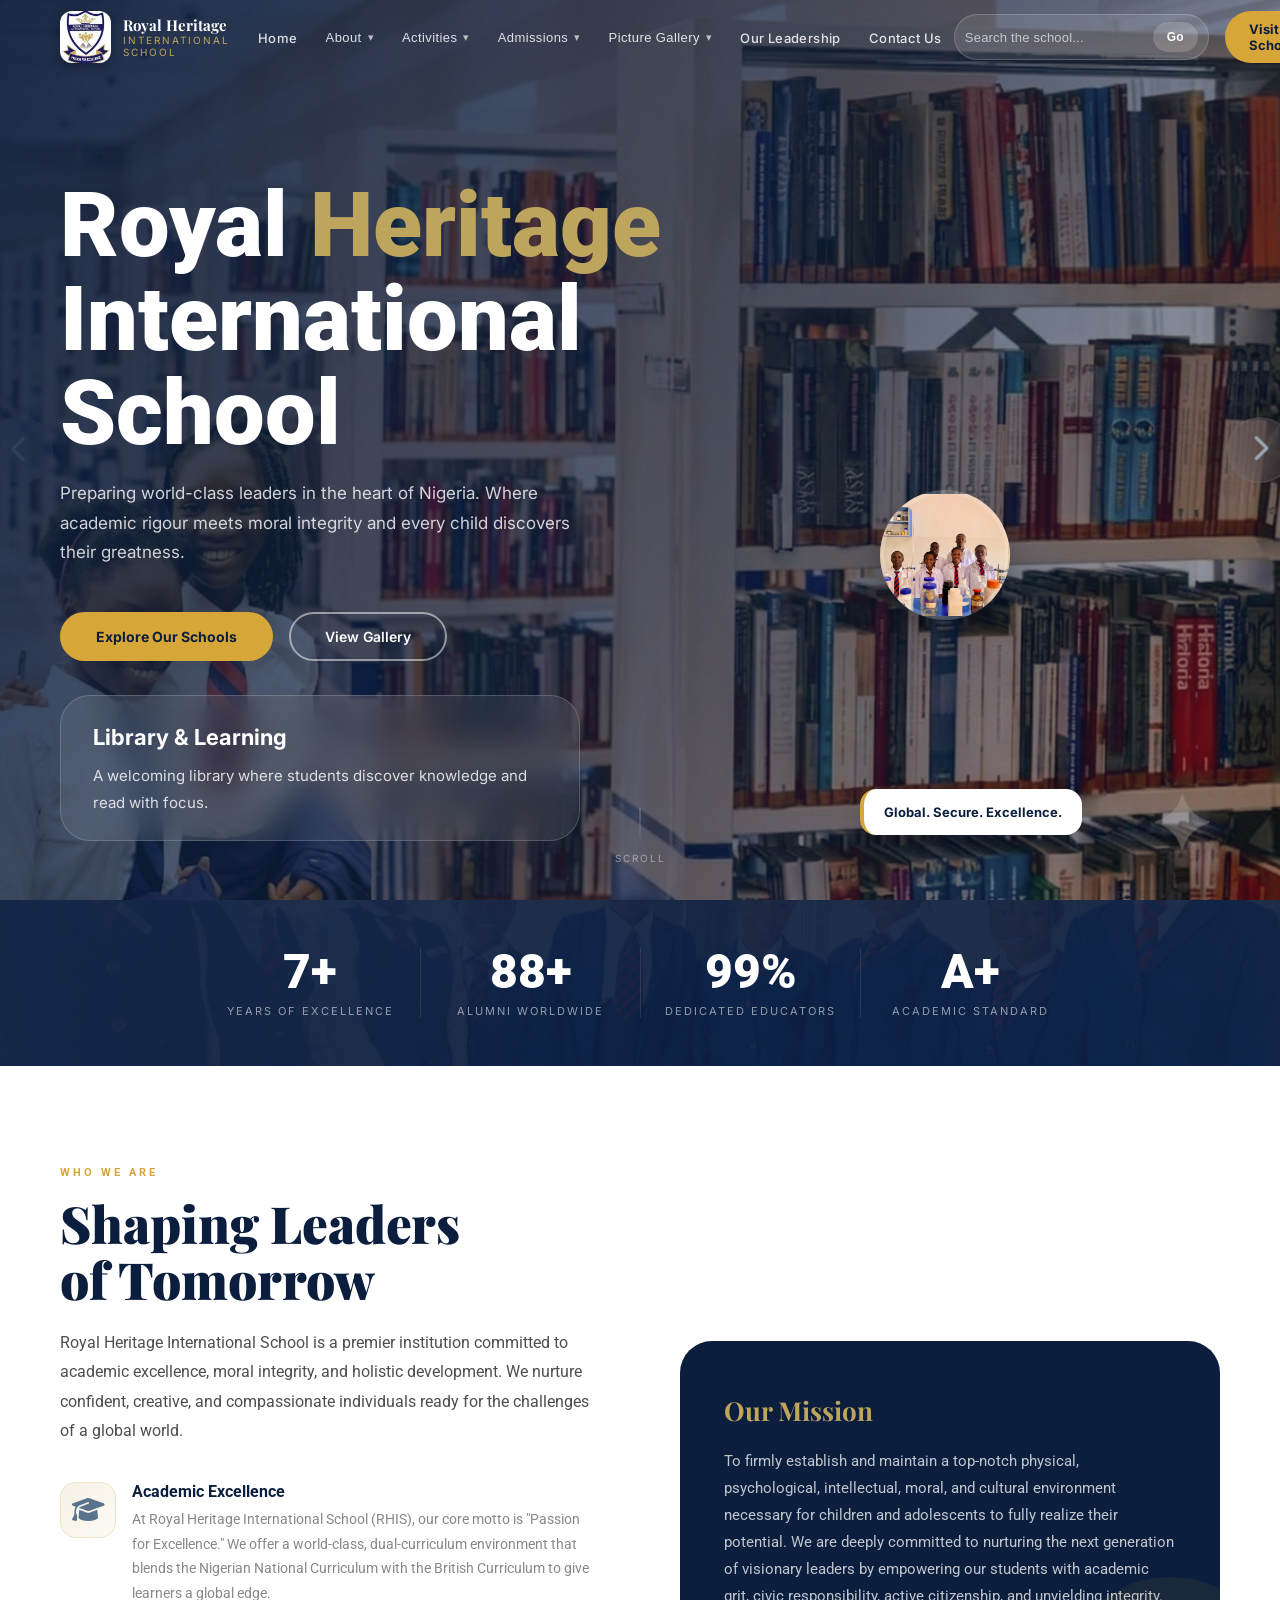
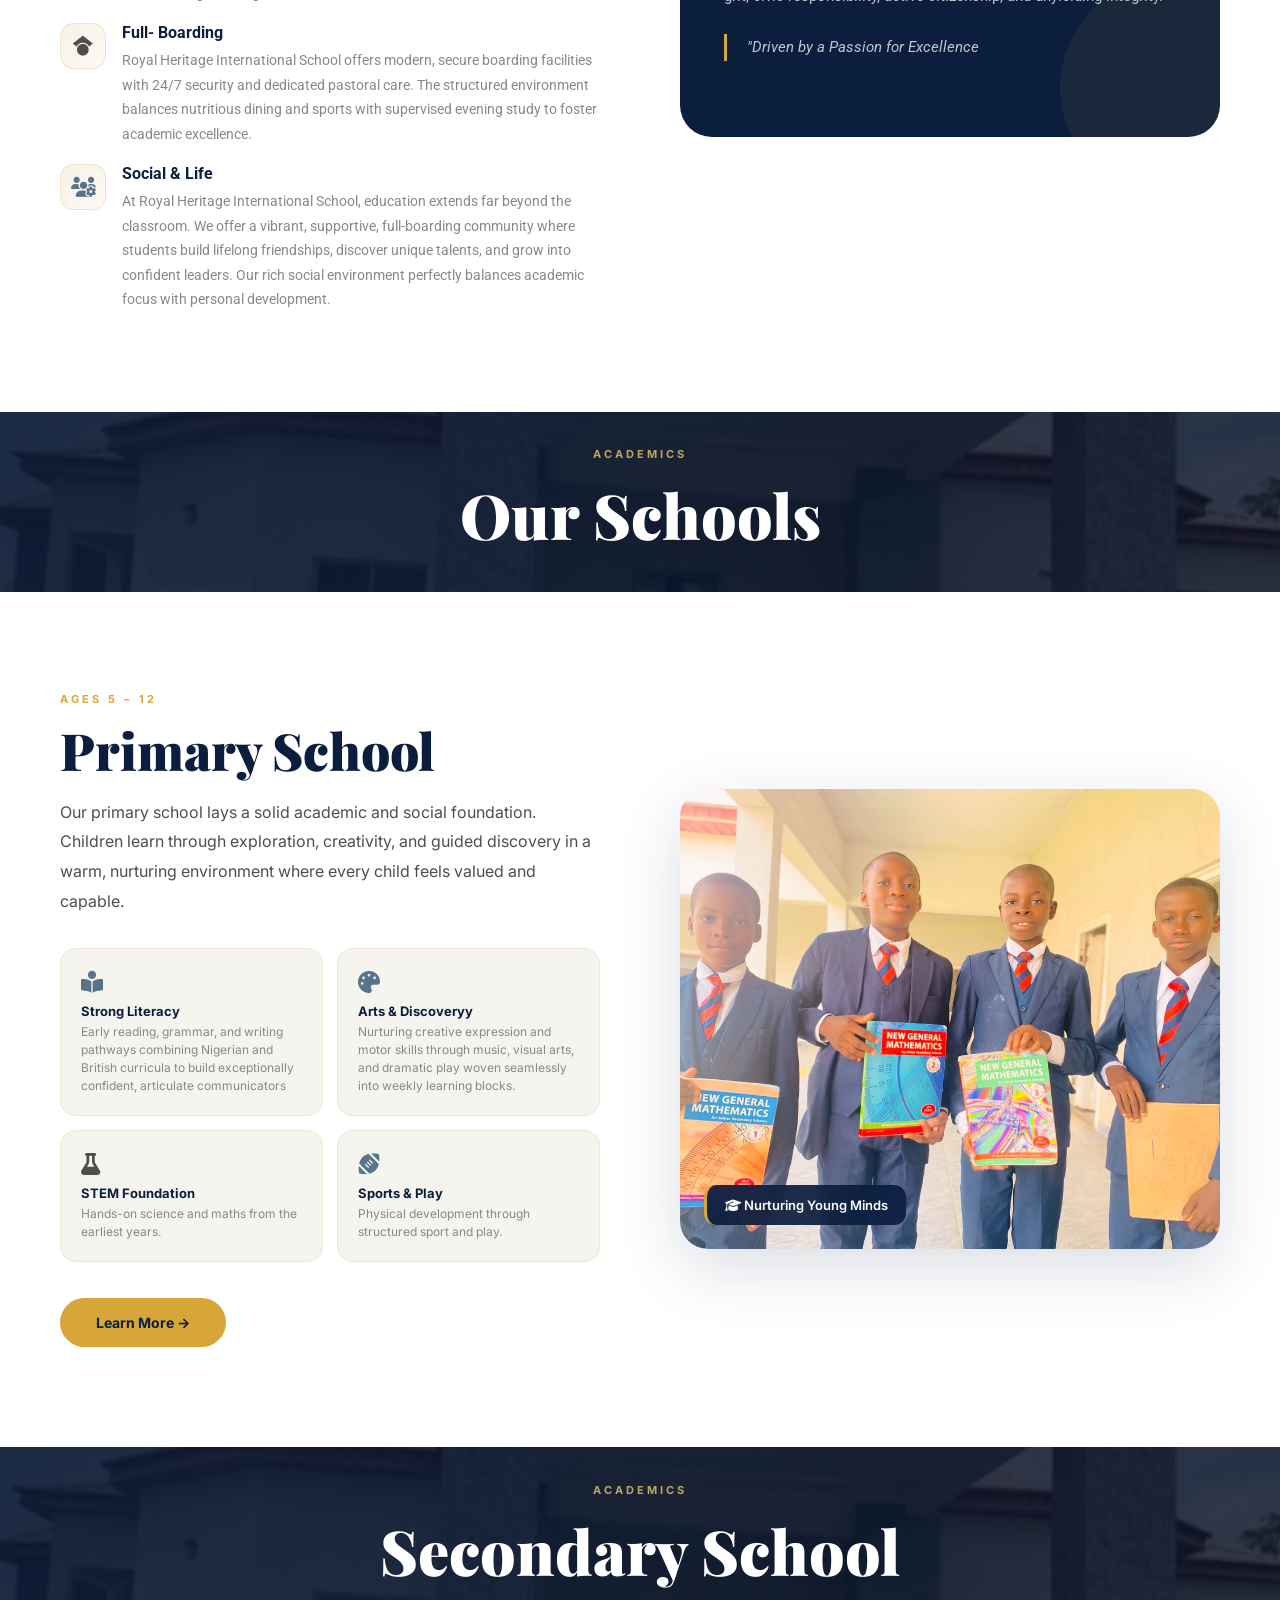
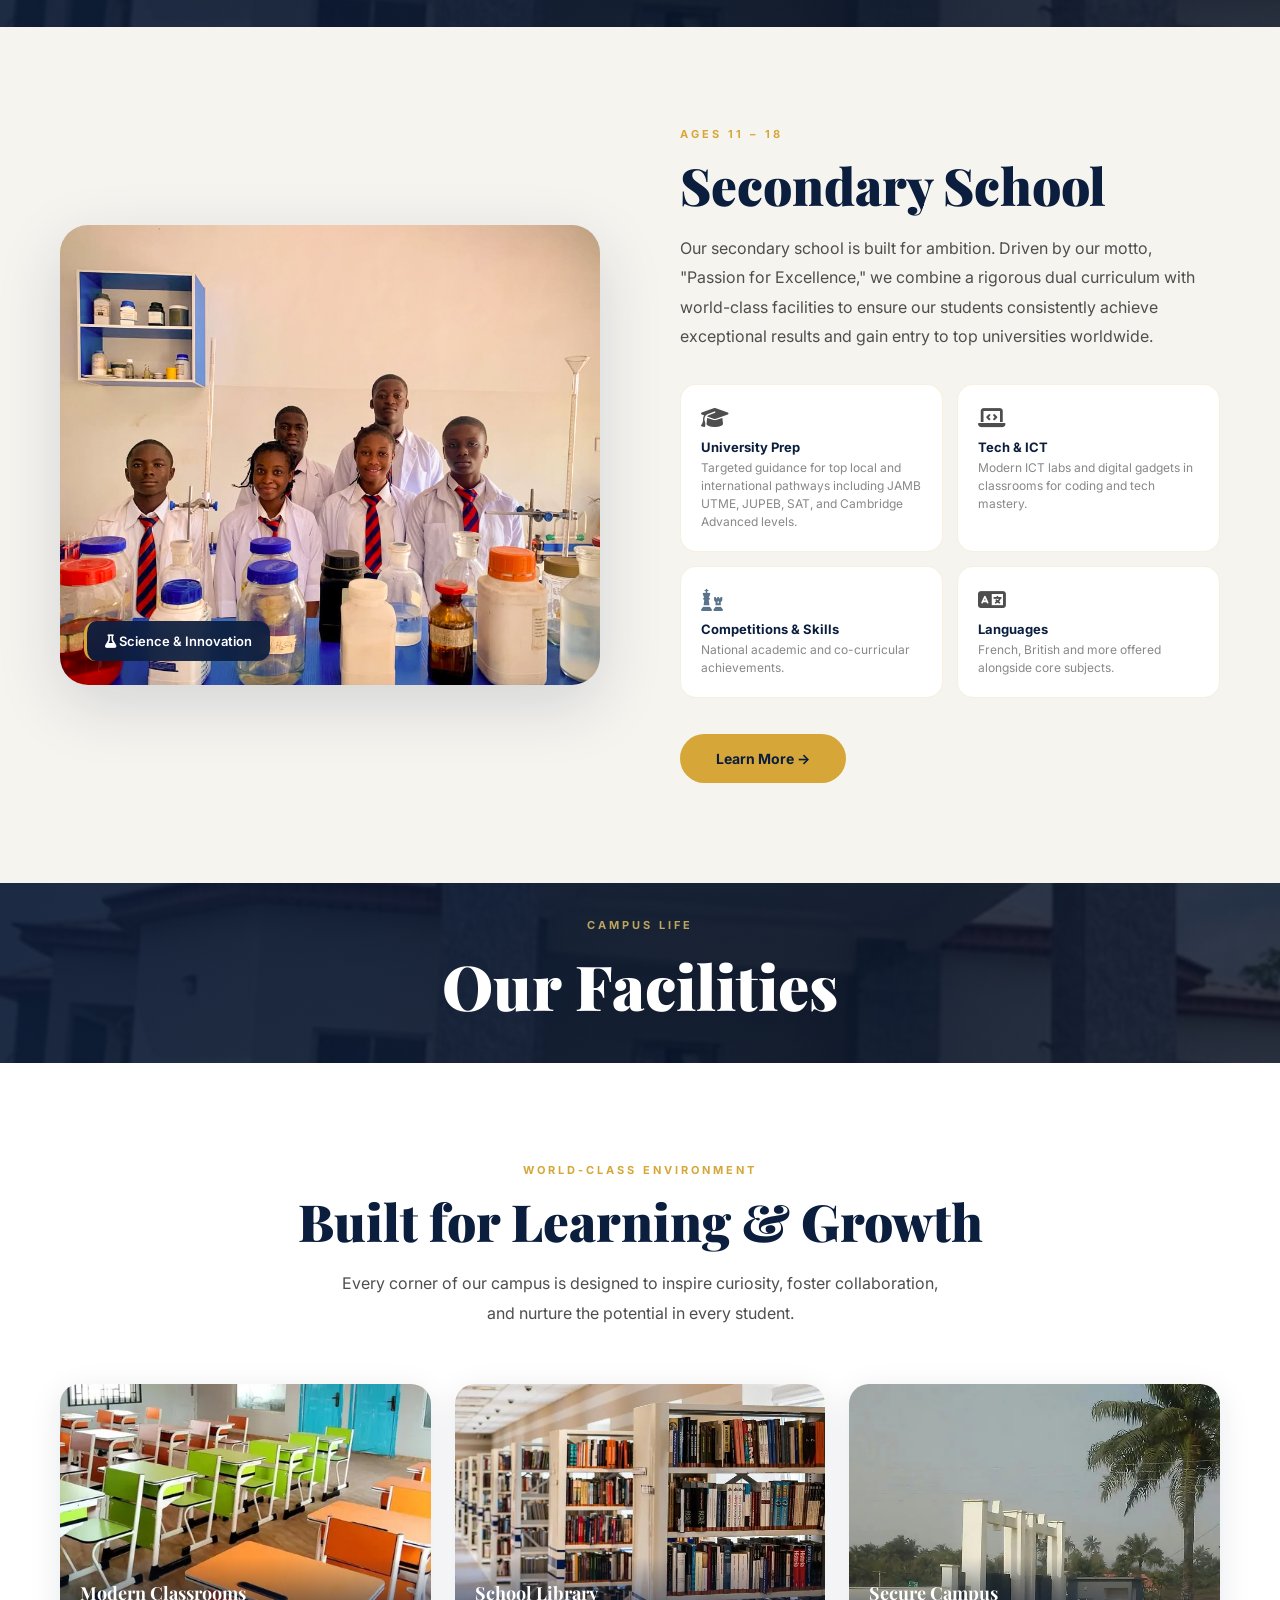
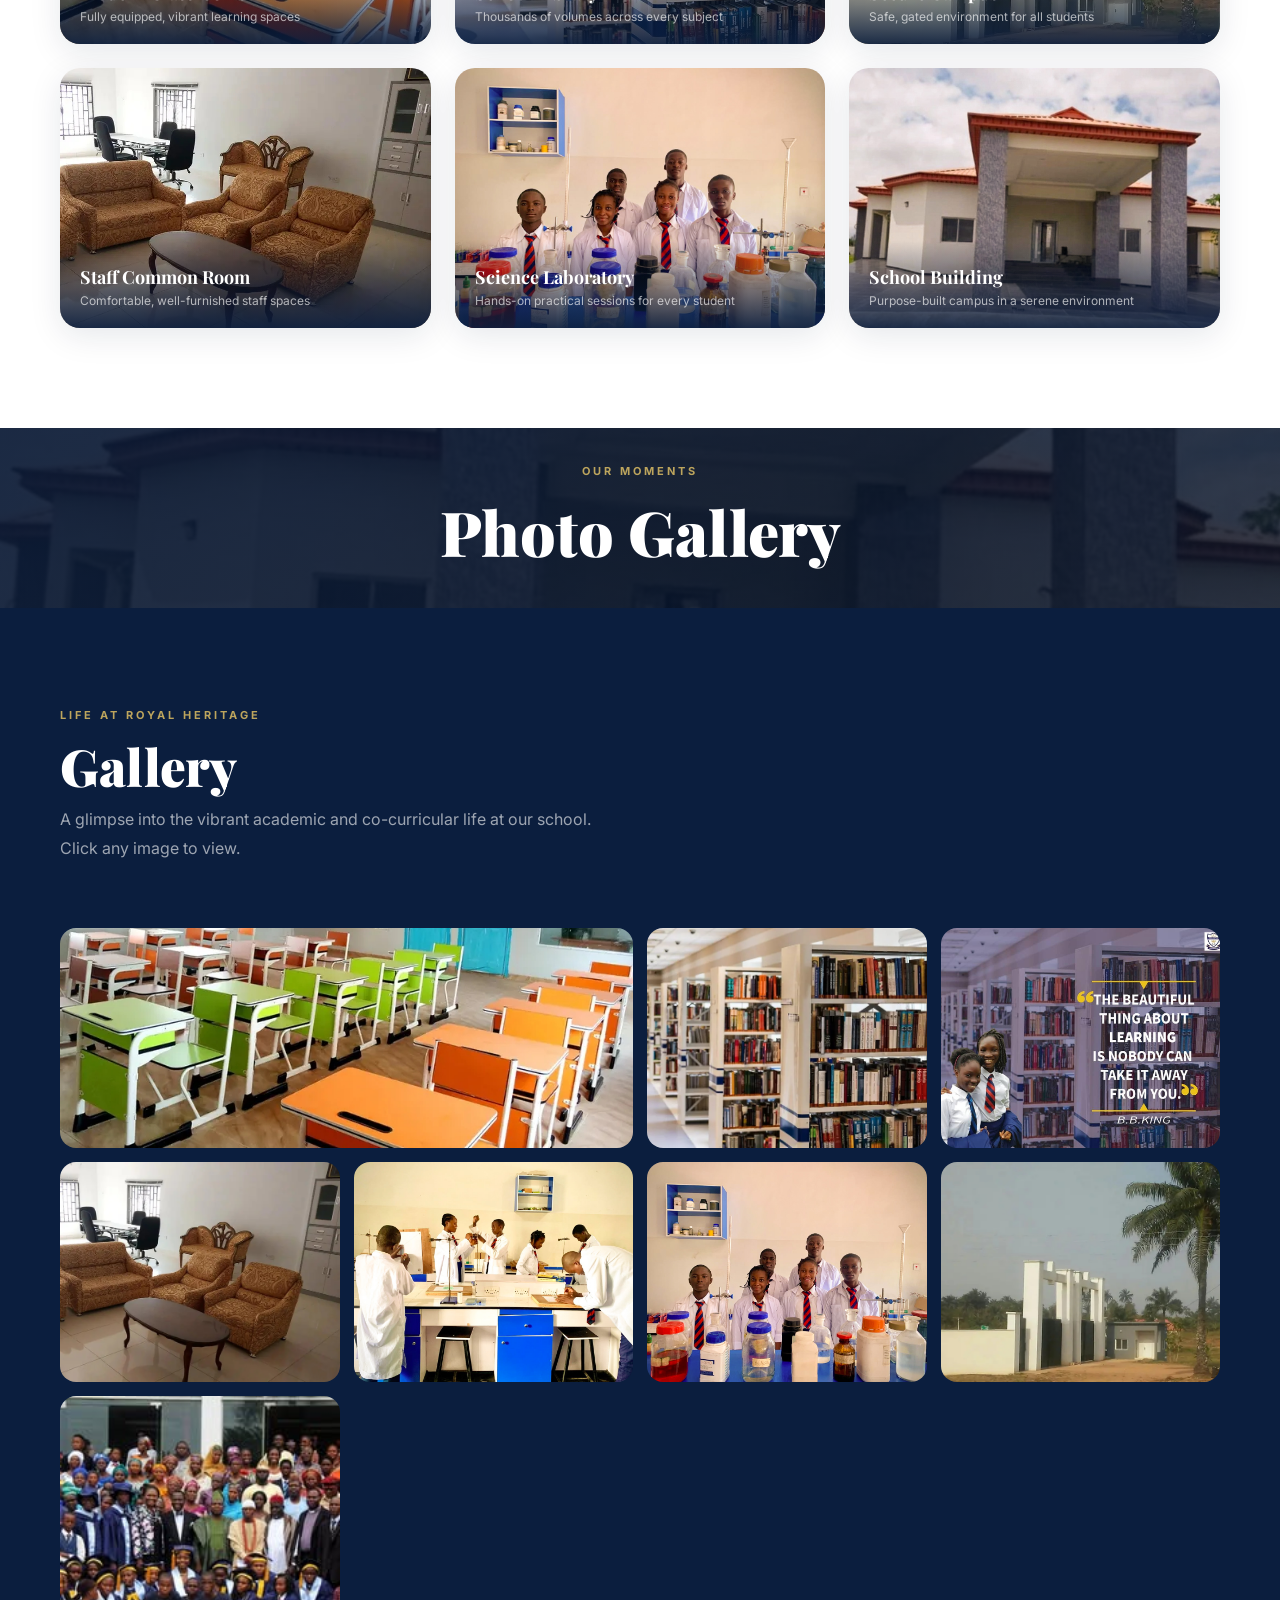
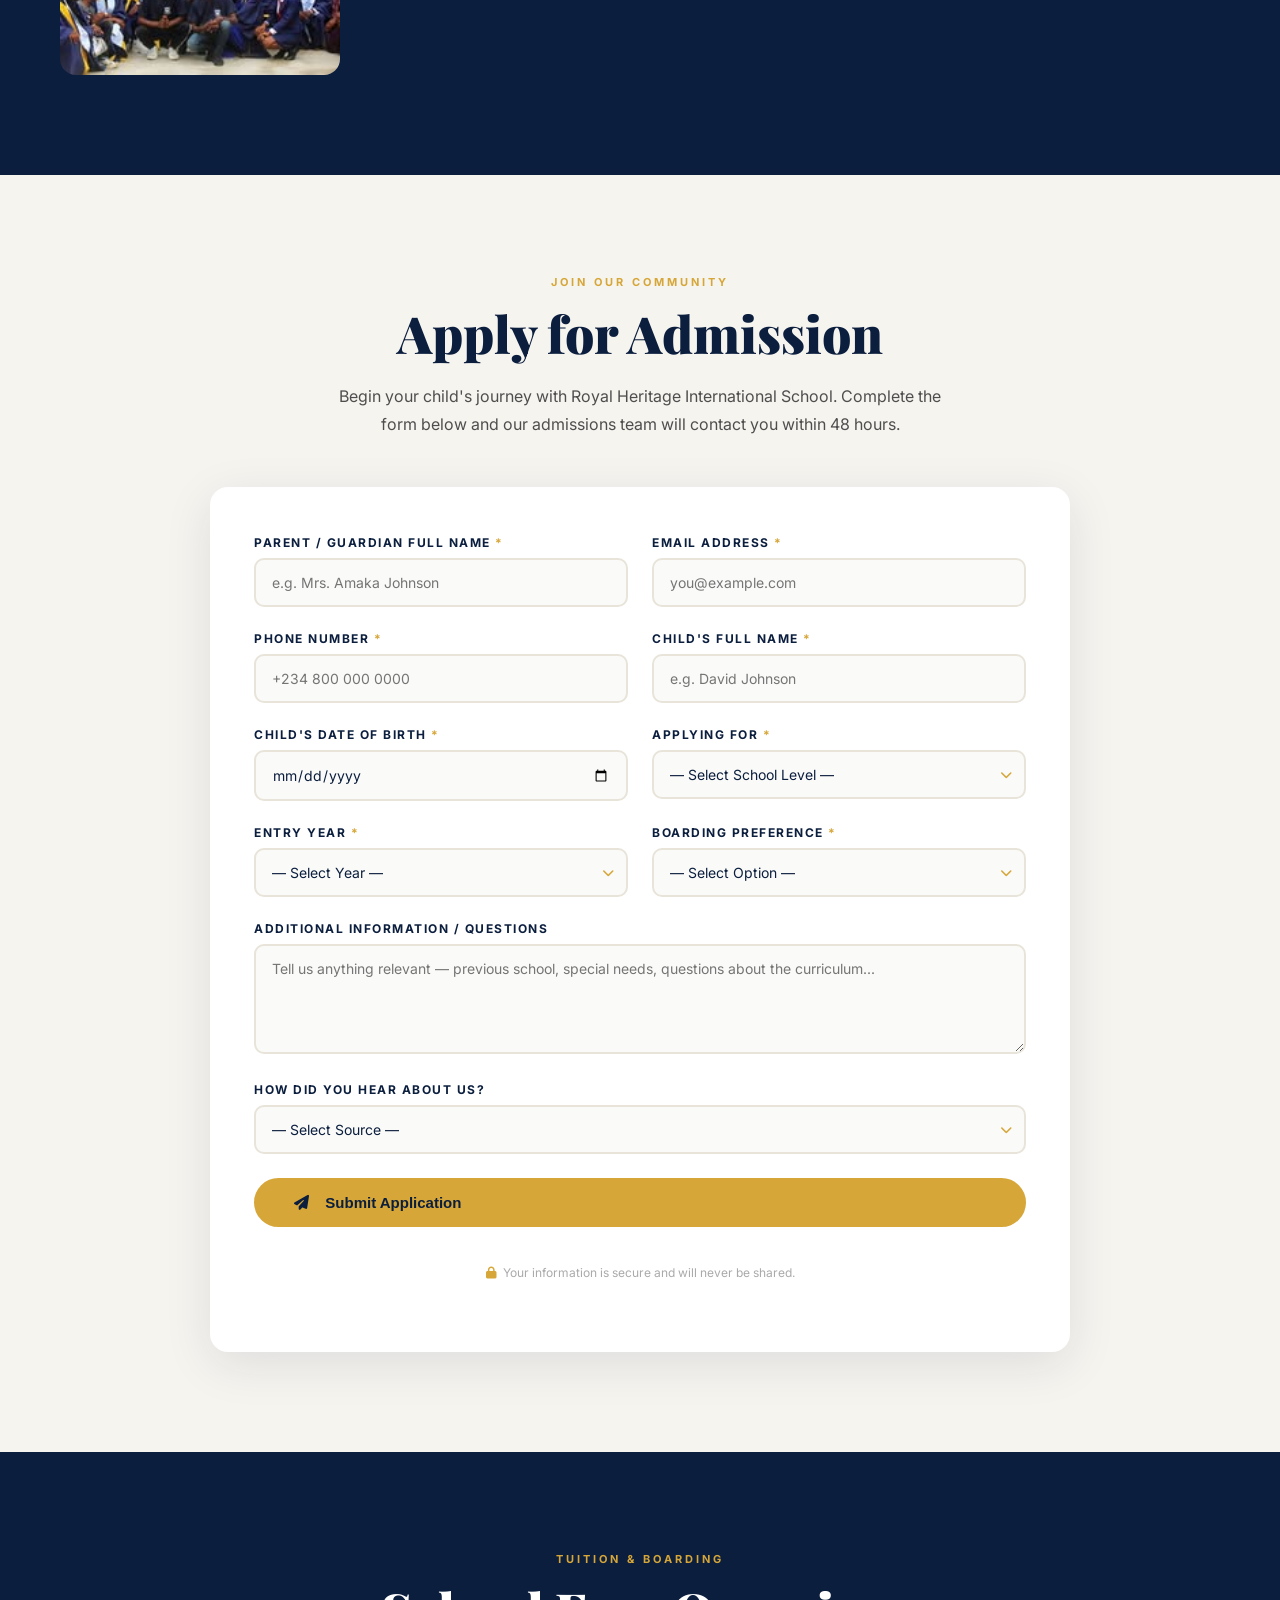
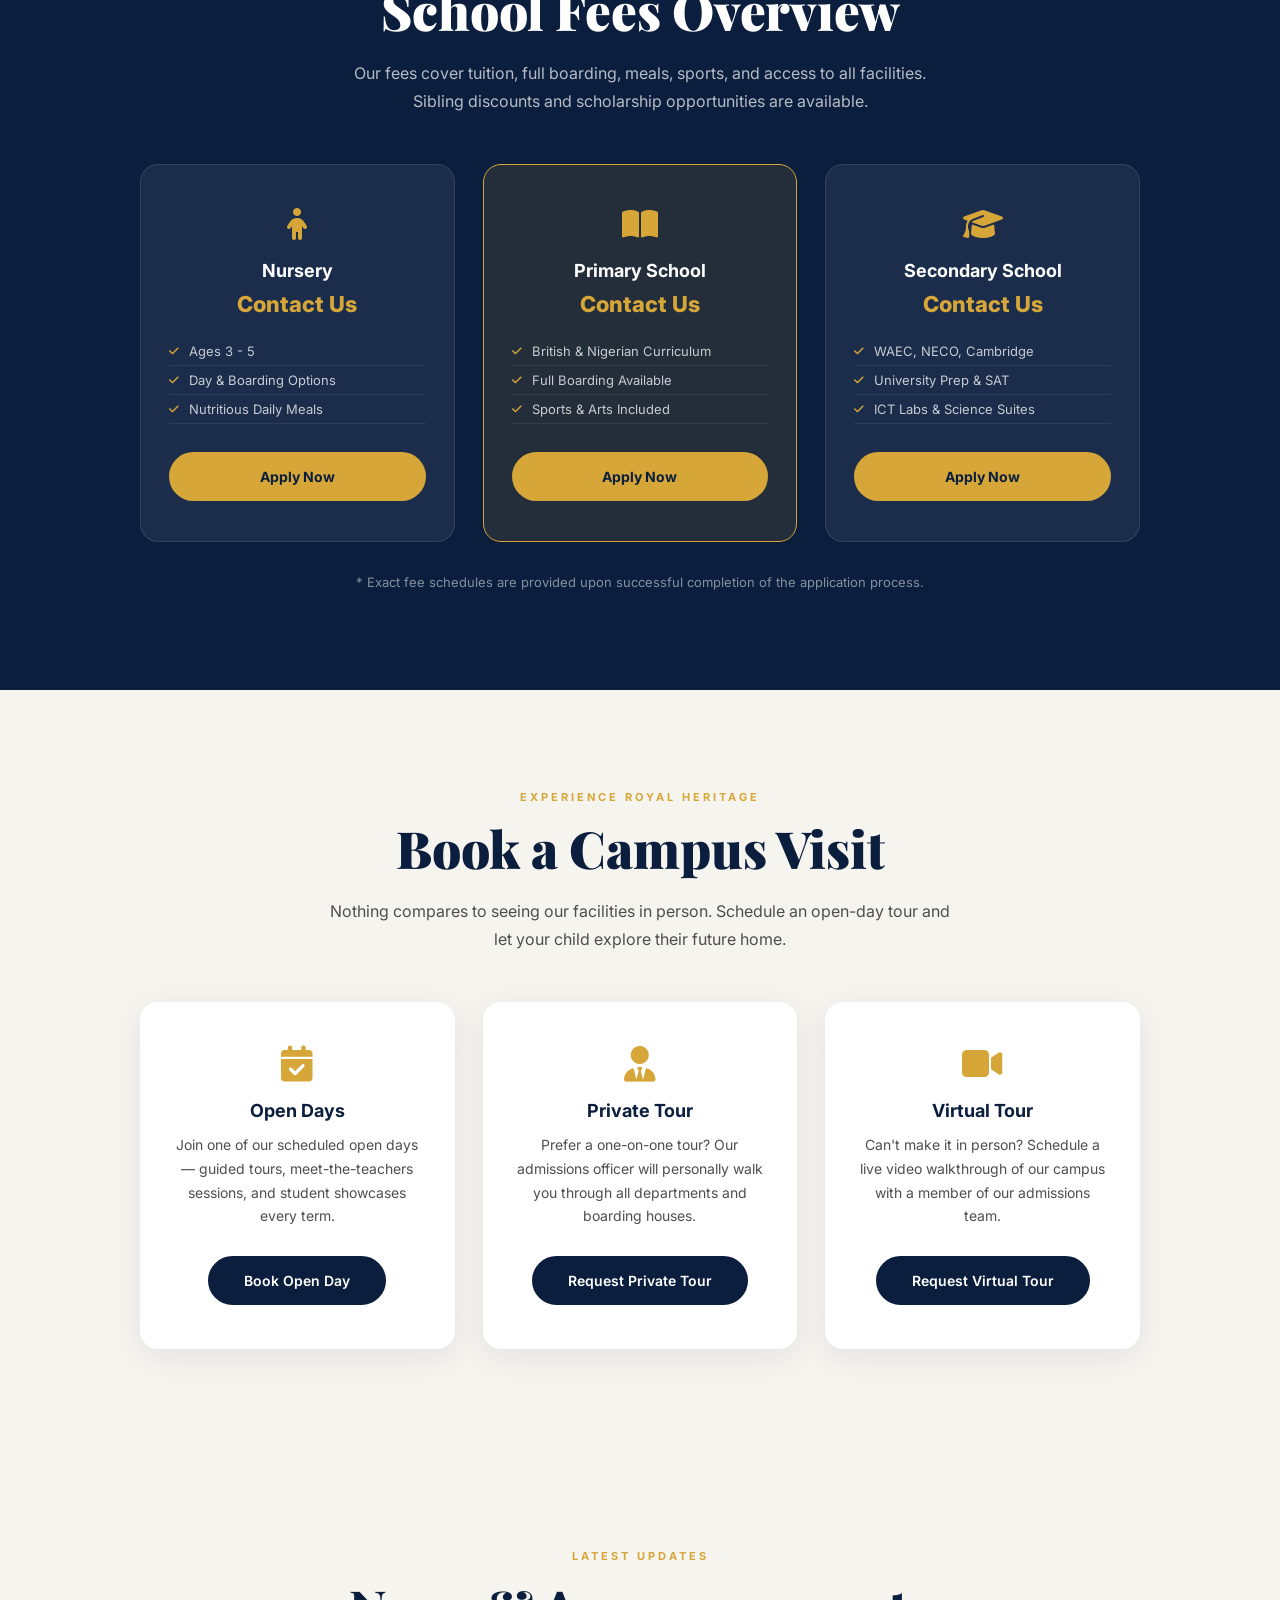
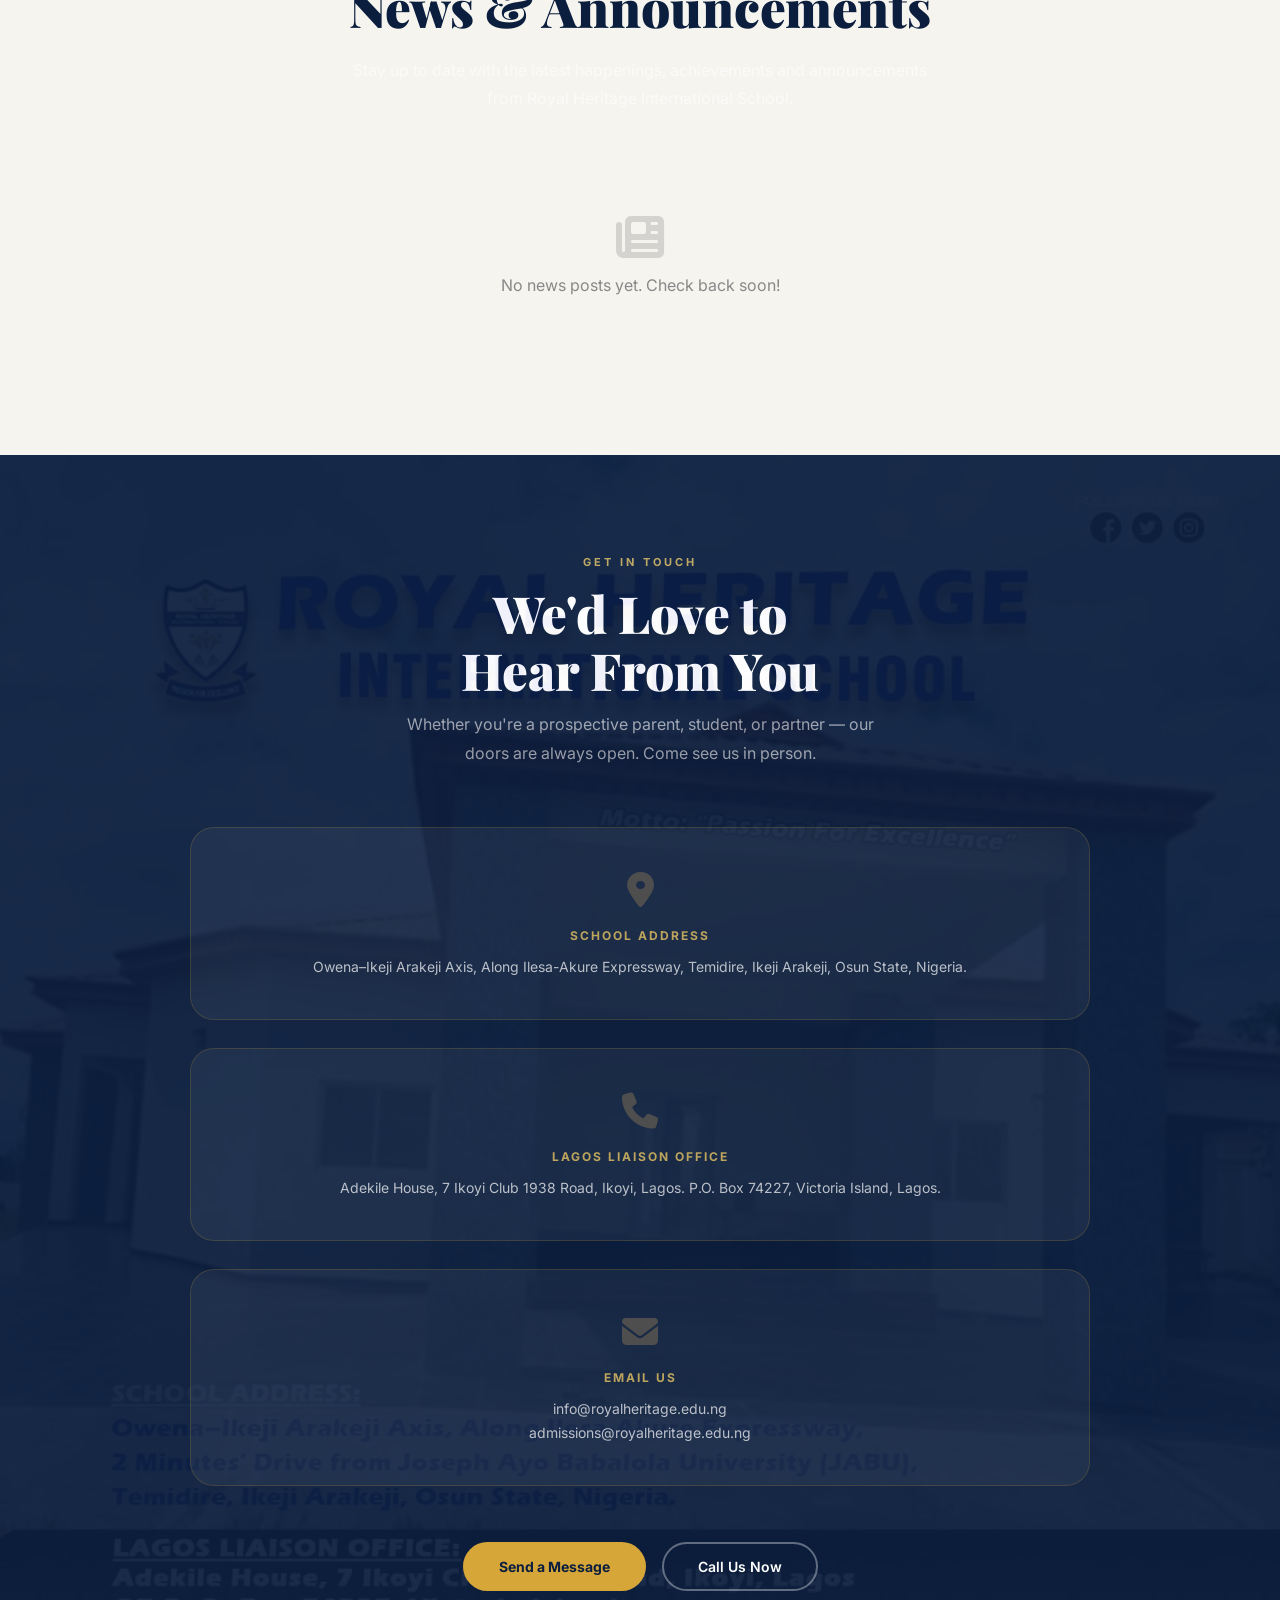
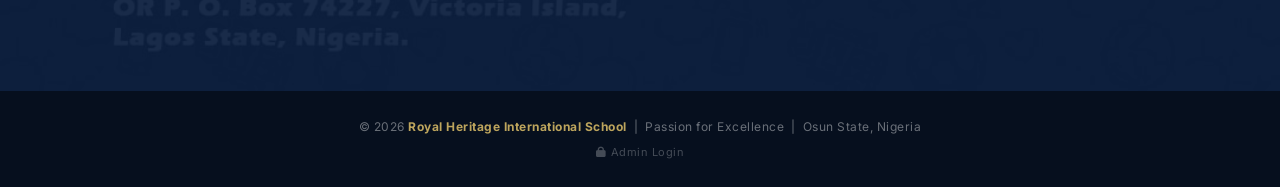
==== index.html @ 63688620 "Add announcement banner and admin login link" ====
<!DOCTYPE html>
<html lang="en">
<head>
<meta charset="UTF-8"/>
<meta name="viewport" content="width=device-width,initial-scale=1.0"/>
<title>Royal Heritage International School</title>
<link href="https://fonts.googleapis.com/css2?family=Playfair+Display:ital,wght@0,700;0,900;1,700&family=Inter:wght@300;400;500;600;700&family=Roboto:wght@400;500;700&display=swap" rel="stylesheet"/>
<link rel="stylesheet" href="https://cdnjs.cloudflare.com/ajax/libs/font-awesome/6.5.0/css/all.min.css"/>
<link rel="stylesheet" href="styles.css">
</head>
<body>
<div id="preloader" role="status" aria-label="Loading">
  <div class="preloader-content">
    <img src="logo.png" alt="Royal Heritage International School Logo" class="preloader-logo"/>
    <div class="preloader-bar-track">
      <div class="preloader-bar-fill"></div>
    </div>
    <span class="preloader-tagline">Passion for Excellence</span>
  </div>
</div>
<!-- ANNOUNCEMENT BANNER -->
<div id="ann-banner" role="alert">
  <span id="ann-banner-text"></span>
  <button class="ann-close" onclick="closeBanner()">
    <i class="fa-solid fa-xmark"></i>
  </button>
</div>

<!-- LIGHTBOX -->
<div class="lb" id="lb" role="dialog" aria-modal="true">
  <button class="lb-x" aria-label="Close"><i class="fa-solid fa-xmark"></i></button>
  <button class="lb-btn lb-prev" aria-label="Previous"><i class="fa-solid fa-chevron-left"></i></button>
  <img id="lb-img" src="" alt=""/>
  <div class="lb-cap" id="lb-cap"></div>
  <button class="lb-btn lb-next" aria-label="Next"><i class="fa-solid fa-chevron-right"></i></button>
</div>

<!-- NAV -->
<nav id="nav">
  <a href="#home" class="logo">
    <img src="logo.png" alt="Royal Heritage Crest"/>
    <div>
      <span class="nm">Royal Heritage</span>
      <span class="sb">International School</span>
    </div>
  </a>
  <ul class="nav-links" id="navul">
    <li><a href="#home">Home</a></li>
    <li class="dropdown">
      <button type="button" class="drop-toggle">About</button>
      <ul class="dropdown-menu">
        <li><a href="#about">Our Story</a></li>
        <li><a href="#mission">Vision &amp; Values</a></li>
        <li><a href="#awards">Achievements</a></li>
      </ul>
    </li>
    <li class="dropdown">
      <button type="button" class="drop-toggle">Activities</button>
      <ul class="dropdown-menu">
        <li><a href="#sports">Sports</a></li>
        <li><a href="#clubs">Clubs</a></li>
        <li><a href="#events">Events</a></li>
      </ul>
    </li>
    <li class="dropdown">
      <button type="button" class="drop-toggle">Admissions</button>
      <ul class="dropdown-menu">
        <li><a href="#apply">Apply</a></li>
        <li><a href="#fees">Fees</a></li>
        <li><a href="#visit">Visit Us</a></li>
      </ul>
    </li>
    <li class="dropdown">
      <button type="button" class="drop-toggle">Picture Gallery</button>
      <ul class="dropdown-menu">
        <li><a href="#gallery">Campus</a></li>
        <li><a href="#gallery">Events</a></li>
      </ul>
    </li>
    <li><a href="founders.html">Our Leadership</a></li>
    <li><a href="#contact">Contact Us</a></li>
    <li class="nav-search-mobile">
      <form>
        <input type="search" placeholder="Search the school..." aria-label="Search"/>
        <button type="submit">Go</button>
      </form>
    </li>
  </ul>
  <div class="nav-right">
    <div class="nav-search">
      <form>
        <input type="search" placeholder="Search the school..." aria-label="Search"/>
        <button type="submit">Go</button>
      </form>
    </div>
    <a href="#contact" class="nav-cta">Visit School</a>
  </div>
  <button class="ham" aria-label="Menu">
    <span></span><span></span><span></span>
  </button>
</nav>

<!-- HERO -->
<section class="hero" id="home">
  <div class="hero-bg">
    <div class="hero-slide hero-bg-slide active"></div>
    <div class="hero-slide hp-main"></div>
    <div class="hero-slide hp-tl"></div>
    <div class="hero-slide hp-br"></div>
    <button class="carousel-control carousel-prev" aria-label="Previous slide"><span><i class="fa-solid fa-chevron-left"></i></span></button>
    <button class="carousel-control carousel-next" aria-label="Next slide"><span><i class="fa-solid fa-chevron-right"></i></span></button>
  </div>
  <div class="hero-ov"></div>
  <div class="hero-content">
    <h1 class="hero-title">Royal <em>Heritage</em> International School</h1>
    <p class="hero-sub">Preparing world-class leaders in the heart of Nigeria. Where academic rigour meets moral integrity and every child discovers their greatness.</p>
    <div class="hero-btns">
      <a href="#schools" class="btn-gold">Explore Our Schools</a>
      <a href="#gallery" class="btn-outline">View Gallery</a>
    </div>
    <div class="carousel-caption reveal d1">
      <h2 class="carousel-title">Library &amp; Learning</h2>
      <p class="carousel-text">A welcoming library where students discover knowledge and read with focus.</p>
    </div>
  </div>
  <div class="hero-photos">
    <div class="hp-tl"></div>
    <div class="hp-badge"><strong> Global. Secure. Excellence.</strong></div>
  </div>
  <div class="scroll-hint"><span></span>Scroll</div>
</section>

<!-- STATS -->
<div class="stats-bar">
  <div class="stat reveal d1"><div class="stat-num" data-target="12" data-suffix="+">0</div><div class="stat-label">Years of Excellence</div></div>
  <div class="stat reveal d2"><div class="stat-num" data-target="150" data-suffix="+">0</div><div class="stat-label">Alumni Worldwide</div></div>
  <div class="stat reveal d3"><div class="stat-num">99%</div><div class="stat-label">Dedicated Educators</div></div>
  <div class="stat reveal d4"><div class="stat-num">A+</div><div class="stat-label">Academic Standard</div></div>
</div>

<!-- ABOUT -->
<section id="about">
  <div class="about-grid">
    <div>
      <p class="eyebrow reveal">Who We Are</p>
      <h2 class="sec-title reveal d1">Shaping Leaders<br/>of Tomorrow</h2>
      <p class="sec-body reveal d2">Royal Heritage International School is a premier institution committed to academic excellence, moral integrity, and holistic development. We nurture confident, creative, and compassionate individuals ready for the challenges of a global world.</p>
      <div class="value-list">
        <div class="value reveal d1"><div class="vicon academic"><i class="fa-solid fa-graduation-cap icon-accent"></i></i></div><div><h4>Academic Excellence</h4><p>At Royal Heritage International School (RHIS), our core motto is "Passion for Excellence." We offer a world-class, dual-curriculum environment that blends the Nigerian National Curriculum with the British Curriculum to give learners a global edge.</p></div></div>
        <div class="value reveal d2"><div class="vicon"><i class="fa-brands fa-google-scholar"></i></div><div><h4>Full- Boarding</h4><p>Royal Heritage International School offers modern, secure boarding facilities with 24/7 security and dedicated pastoral care. The structured environment balances nutritious dining and sports with supervised evening study to foster academic excellence.</p></div></div>
        <div class="value reveal d3"><div class="vicon"><i class="fa-solid fa-users-gear icon-accent"></i></i></div><div><h4>Social &amp; Life</h4><p>At Royal Heritage International School, education extends far beyond the classroom. We offer a vibrant, supportive, full-boarding community where students build lifelong friendships, discover unique talents, and grow into confident leaders. Our rich social environment perfectly balances academic focus with personal development.</p></div></div>
      </div>
    </div>
    <div class="about-card reveal right">
      <h3>Our Mission</h3>
      <p>To firmly establish and maintain a top-notch physical, psychological, intellectual, moral, and cultural environment necessary for children and adolescents to fully realize their potential. We are deeply committed to nurturing the next generation of visionary leaders by empowering our students with academic grit, civic responsibility, active citizenship, and unyielding integrity.</p>
      <p class="about-quote">"Driven by a Passion for Excellence</p>
    </div>
  </div>
</section>

<!-- OUR SCHOOLS BANNER -->
<div id="schools" class="sec-banner">
  <div class="sb-bg"></div><div class="sb-ov"></div>
  <div class="sb-txt"><p class="eyebrow">Academics</p><h2>Our Schools</h2></div>
</div>

<!-- PRIMARY -->
<section class="sch alt" id="primary">
  <div class="sch-grid">
    <div>
      <p class="eyebrow reveal">Ages 5 – 12</p>
      <h2 class="sec-title reveal d1">Primary School</h2>
      <p class="sec-body reveal d2">Our primary school lays a solid academic and social foundation. Children learn through exploration, creativity, and guided discovery in a warm, nurturing environment where every child feels valued and capable.</p>
      <div class="feats">
        <div class="feat reveal d1"><div class="fi"><i class="fa-solid fa-book-open-reader icon-accent"></i></i></div><h5>Strong Literacy</h5><p>Early reading, grammar, and writing pathways combining Nigerian and British curricula to build exceptionally confident, articulate communicators</p></div>
        <div class="feat reveal d2"><div class="fi"><i class="fa-solid fa-palette icon-accent"></i></i></div><h5>Arts &amp; Discoveryy</h5><p>Nurturing creative expression and motor skills through music, visual arts, and dramatic play woven seamlessly into weekly learning blocks.</p></div>
        <div class="feat reveal d3"><div class="fi"><i class="fa-solid fa-flask"></i></div><h5>STEM Foundation</h5><p>Hands-on science and maths from the earliest years.</p></div>
        <div class="feat reveal d4"><div class="fi"><i class="fa-solid fa-football icon-accent"></i></i></div><h5>Sports &amp; Play</h5><p>Physical development through structured sport and play.</p></div>
      </div>
      <div class="cta-gap"><a href="#contact" class="btn-gold">Learn More &rarr;</a></div>
    </div>
    <div class="sch-img reveal right">
      <img src="Banner.jpeg" alt="Primary School Students"/>
      <div class="sch-badge"><i class="fa-solid fa-graduation-cap"></i> Nurturing Young Minds</div>
    </div>
  </div>
</section>

<!-- SECONDARY BANNER -->
<div class="sec-banner">
  <div class="sb-bg"></div><div class="sb-ov"></div>
  <div class="sb-txt"><p class="eyebrow">Academics</p><h2>Secondary School</h2></div>
</div>

<!-- SECONDARY -->
<section class="sch" id="secondary">
  <div class="sch-grid flip">
    <div>
      <p class="eyebrow reveal">Ages 11 – 18</p>
      <h2 class="sec-title reveal d1">Secondary School</h2>
      <p class="sec-body reveal d2">Our secondary school is built for ambition. Driven by our motto, "Passion for Excellence," we combine a rigorous dual curriculum with world-class facilities to ensure our students consistently achieve exceptional results and gain entry to top universities worldwide.</p>
      <div class="feats">
        <div class="feat reveal d1"><div class="fi"><i class="fa-solid fa-graduation-cap"></i></div><h5>University Prep</h5><p>Targeted guidance for top local and international pathways including JAMB UTME, JUPEB, SAT, and Cambridge Advanced levels.</p></div>
        <div class="feat reveal d2"><div class="fi"><i class="fa-solid fa-laptop-code"></i></div><h5>Tech &amp; ICT</h5><p>Modern ICT labs and digital gadgets in classrooms for coding and tech mastery.</p></div>
        <div class="feat reveal d3"><div class="fi"><i class="fa-solid fa-chess icon-accent"></i></i></div><h5>Competitions & Skills</h5><p>National academic and co-curricular achievements.</p></div>
        <div class="feat reveal d4"><div class="fi"><i class="fa-solid fa-language"></i></div><h5>Languages</h5><p>French, British and more offered alongside core subjects.</p></div>
      </div>
      <div class="cta-gap"><a href="#contact" class="btn-gold">Learn More &rarr;</a></div>
    </div>
    <div class="sch-img reveal left">
      <img src="Semilore.jpeg" alt="Secondary School Students in Lab"/>
      <div class="sch-badge"><i class="fa-solid fa-flask"></i> Science &amp; Innovation</div>
    </div>
  </div>
</section>

<!-- FACILITIES BANNER -->
<div class="sec-banner">
  <div class="sb-bg"></div><div class="sb-ov"></div>
  <div class="sb-txt"><p class="eyebrow">Campus Life</p><h2>Our Facilities</h2></div>
</div>

<!-- FACILITIES -->
<section id="facilities">
  <p class="eyebrow reveal text-center">World-Class Environment</p>
  <h2 class="sec-title reveal d1 text-center full-width-title">Built for Learning &amp; Growth</h2>
  <p class="sec-body reveal d2 text-center copy-center">Every corner of our campus is designed to inspire curiosity, foster collaboration, and nurture the potential in every student.</p>

  <div class="fac-grid">
    <div class="fac-card reveal d1">
      <img src="[data-uri]" alt="Modern Classrooms"/>
      <div class="fac-info"><h4>Modern Classrooms</h4><p>Fully equipped, vibrant learning spaces</p></div>
    </div>
    <div class="fac-card reveal d2">
      <img src="[data-uri]" alt="Library"/>
      <div class="fac-info"><h4>School Library</h4><p>Thousands of volumes across every subject</p></div>
    </div>
    <div class="fac-card reveal d3">
      <img src="[data-uri]" alt="School Gate"/>
      <div class="fac-info"><h4>Secure Campus</h4><p>Safe, gated environment for all students</p></div>
    </div>
    <div class="fac-card reveal d2">
      <img src="[data-uri]" alt="Staff Common Room"/>
      <div class="fac-info"><h4>Staff Common Room</h4><p>Comfortable, well-furnished staff spaces</p></div>
    </div>
    <div class="fac-card reveal d3">
      <img src="Semilore.jpeg" alt="Science Lab"/>
      <div class="fac-info"><h4>Science Laboratory</h4><p>Hands-on practical sessions for every student</p></div>
    </div>
    <div class="fac-card reveal d4">
      <img src="Homesch2.jpeg" alt="School Building" class="img-center-30"/>
      <div class="fac-info"><h4>School Building</h4><p>Purpose-built campus in a serene environment</p></div>
    </div>
  </div>
</section>

<!-- GALLERY BANNER -->
<div class="sec-banner">
  <div class="sb-bg"></div><div class="sb-ov"></div>
  <div class="sb-txt"><p class="eyebrow">Our Moments</p><h2>Photo Gallery</h2></div>
</div>

<!-- GALLERY -->
<section id="gallery">
  <p class="eyebrow reveal eyebrow-gold-lt">Life at Royal Heritage</p>
  <h2 class="sec-title reveal d1 sec-title-light">Gallery</h2>
  <p class="sec-body reveal d2 copy-center-gallery">A glimpse into the vibrant academic and co-curricular life at our school. Click any image to view.</p>

 <div class="gallery-grid" id="gg">
    <div class="g-item">
      <img src="[data-uri]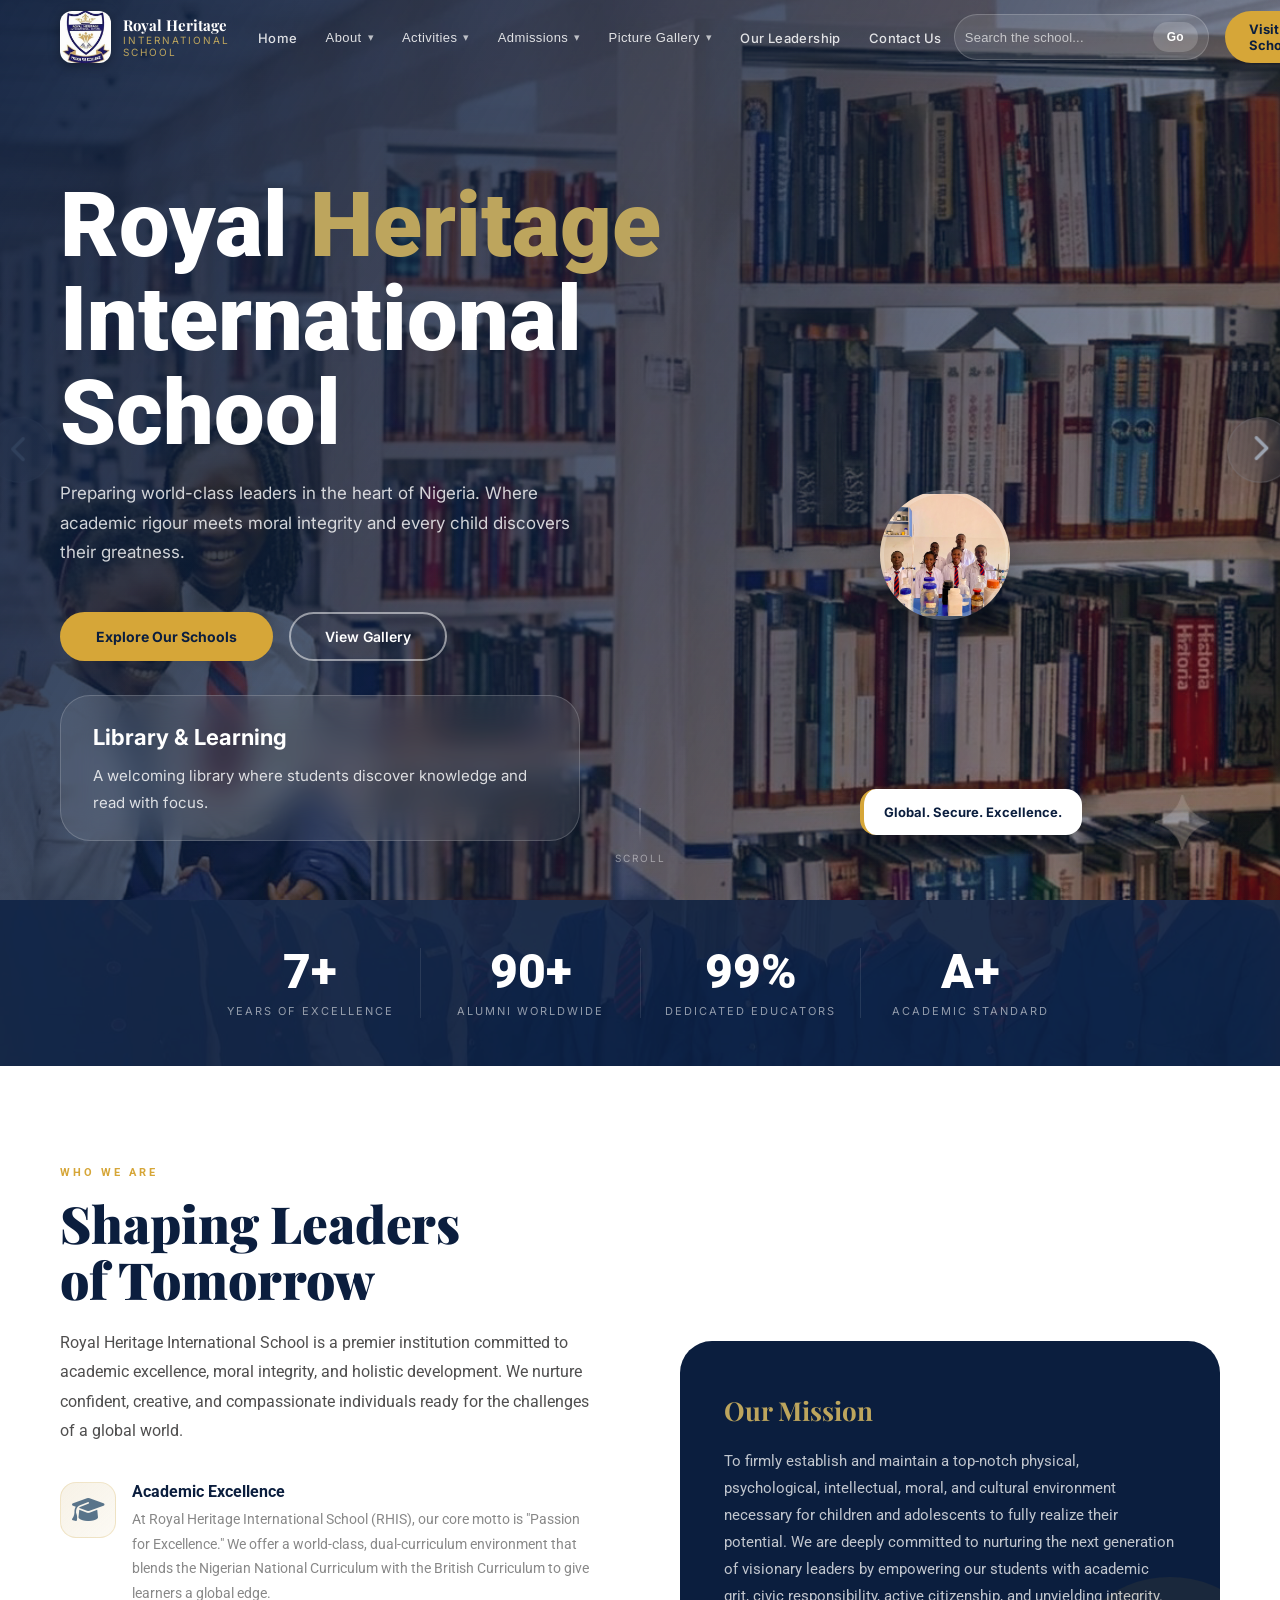
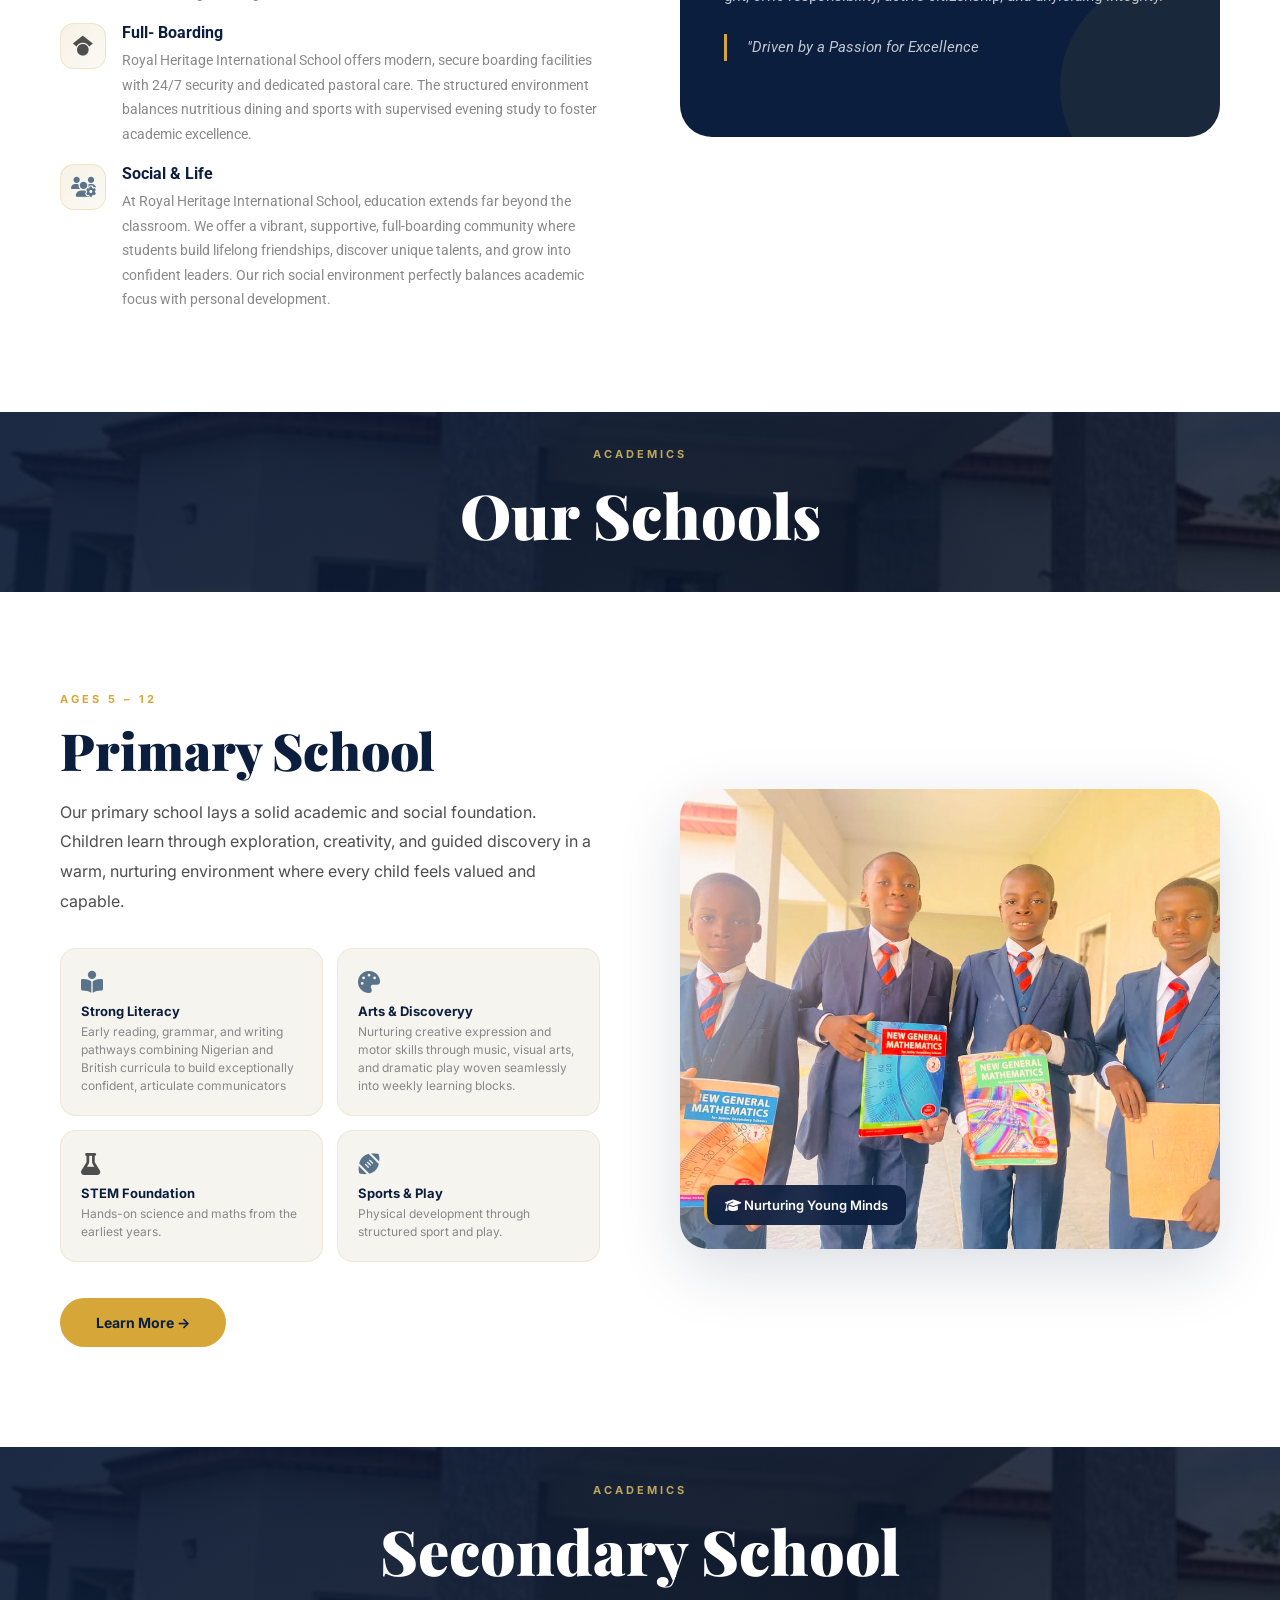
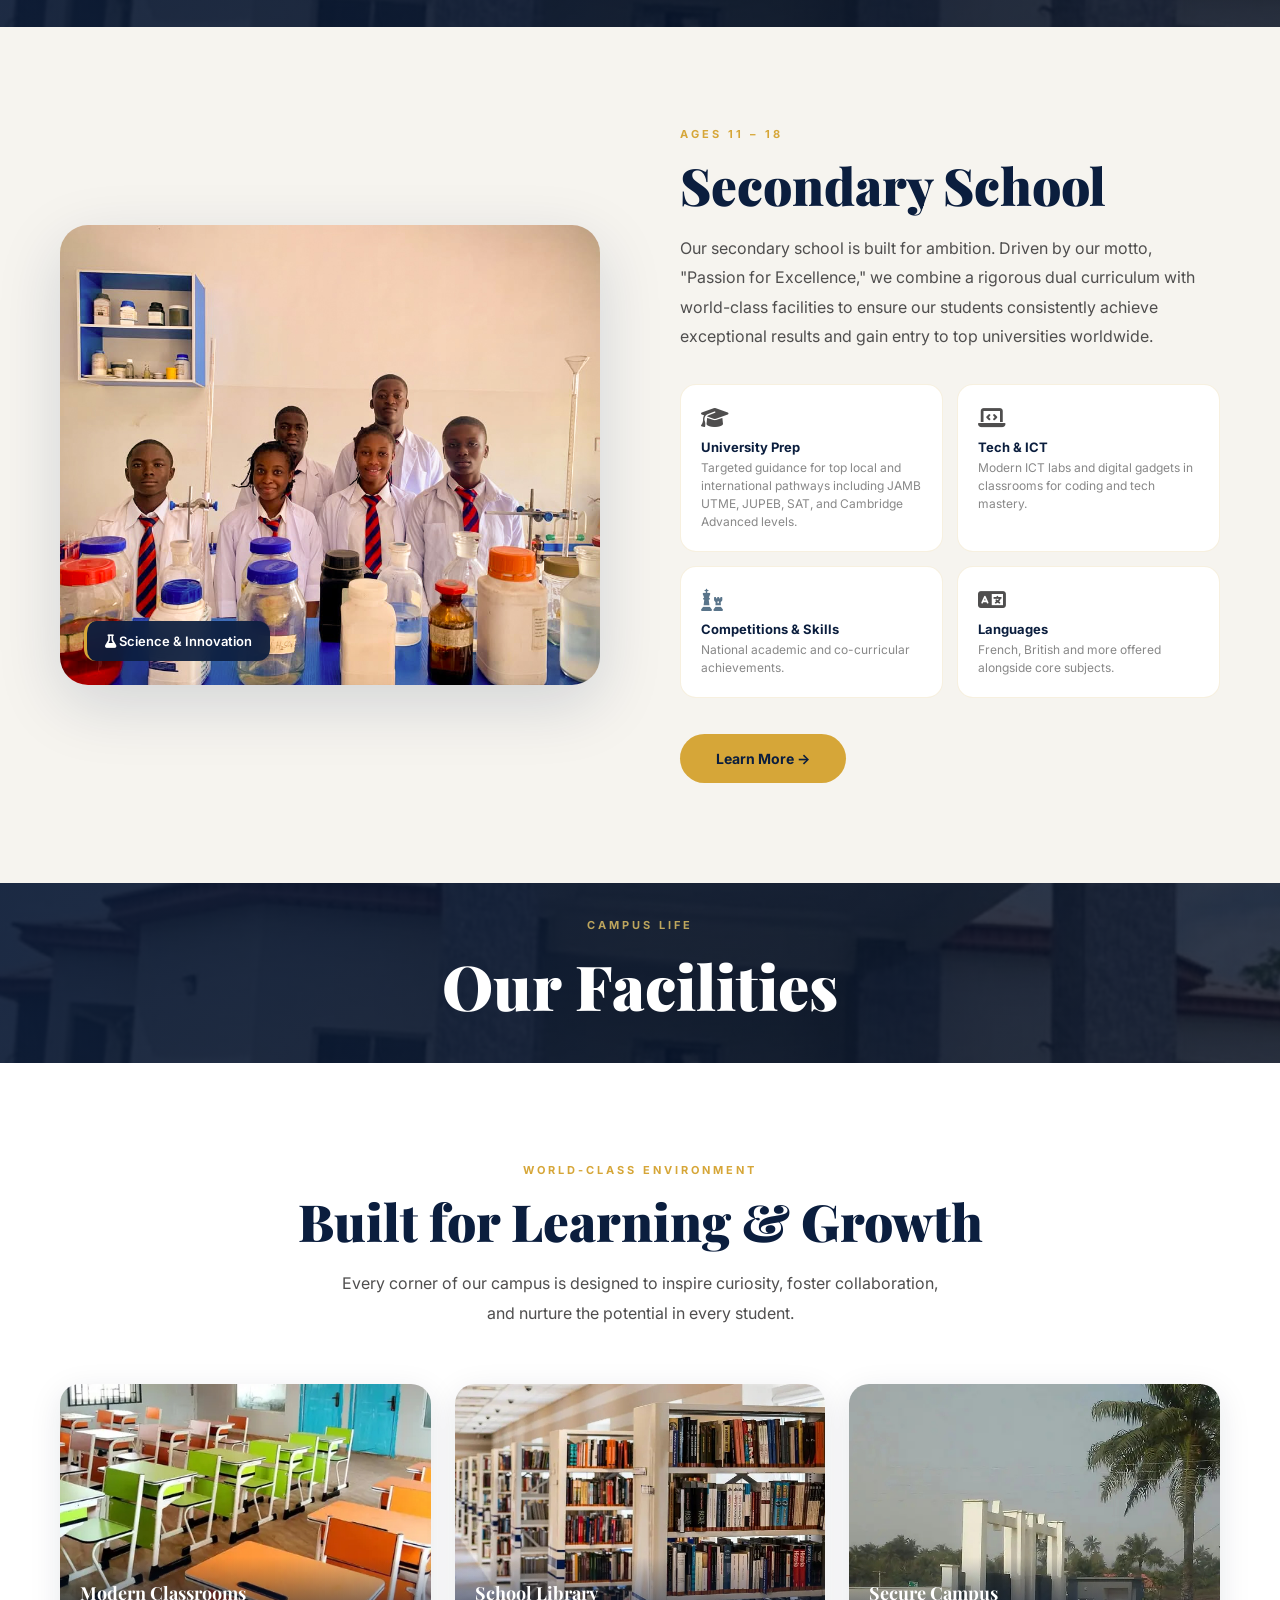
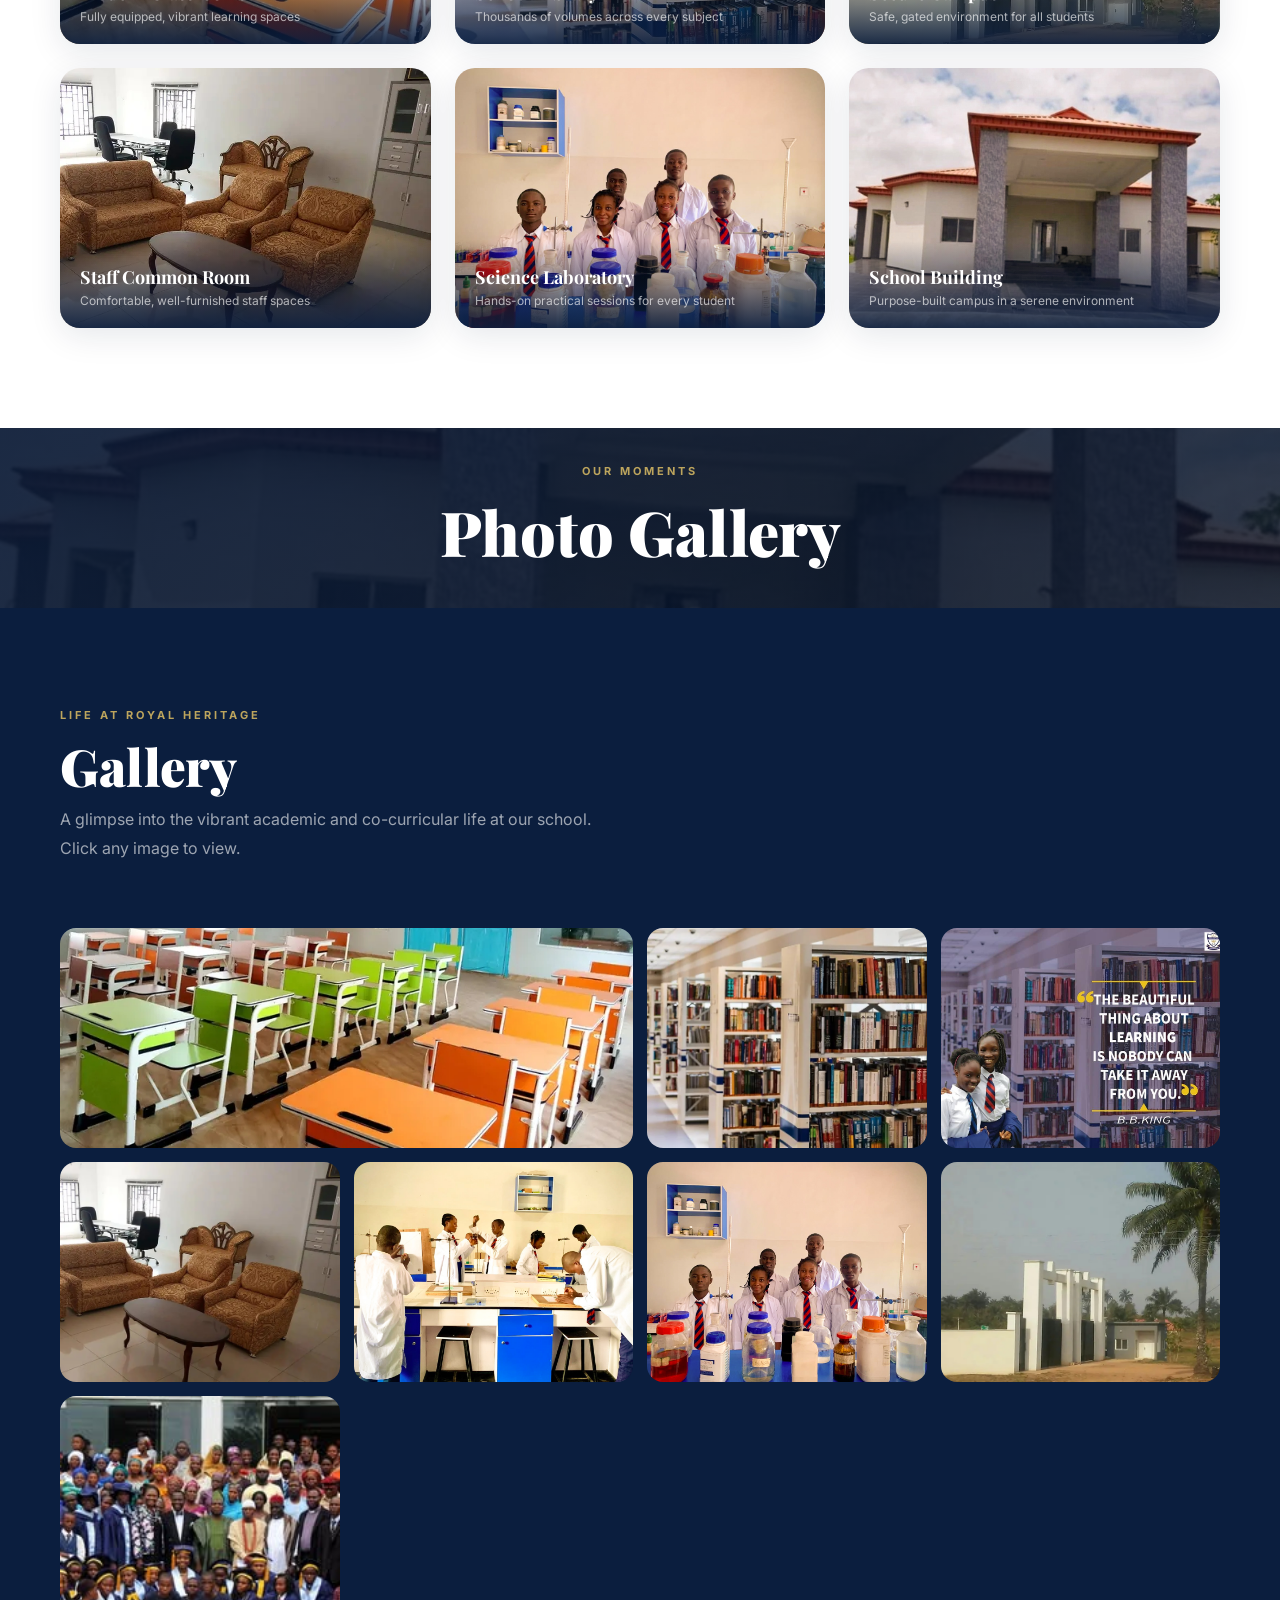
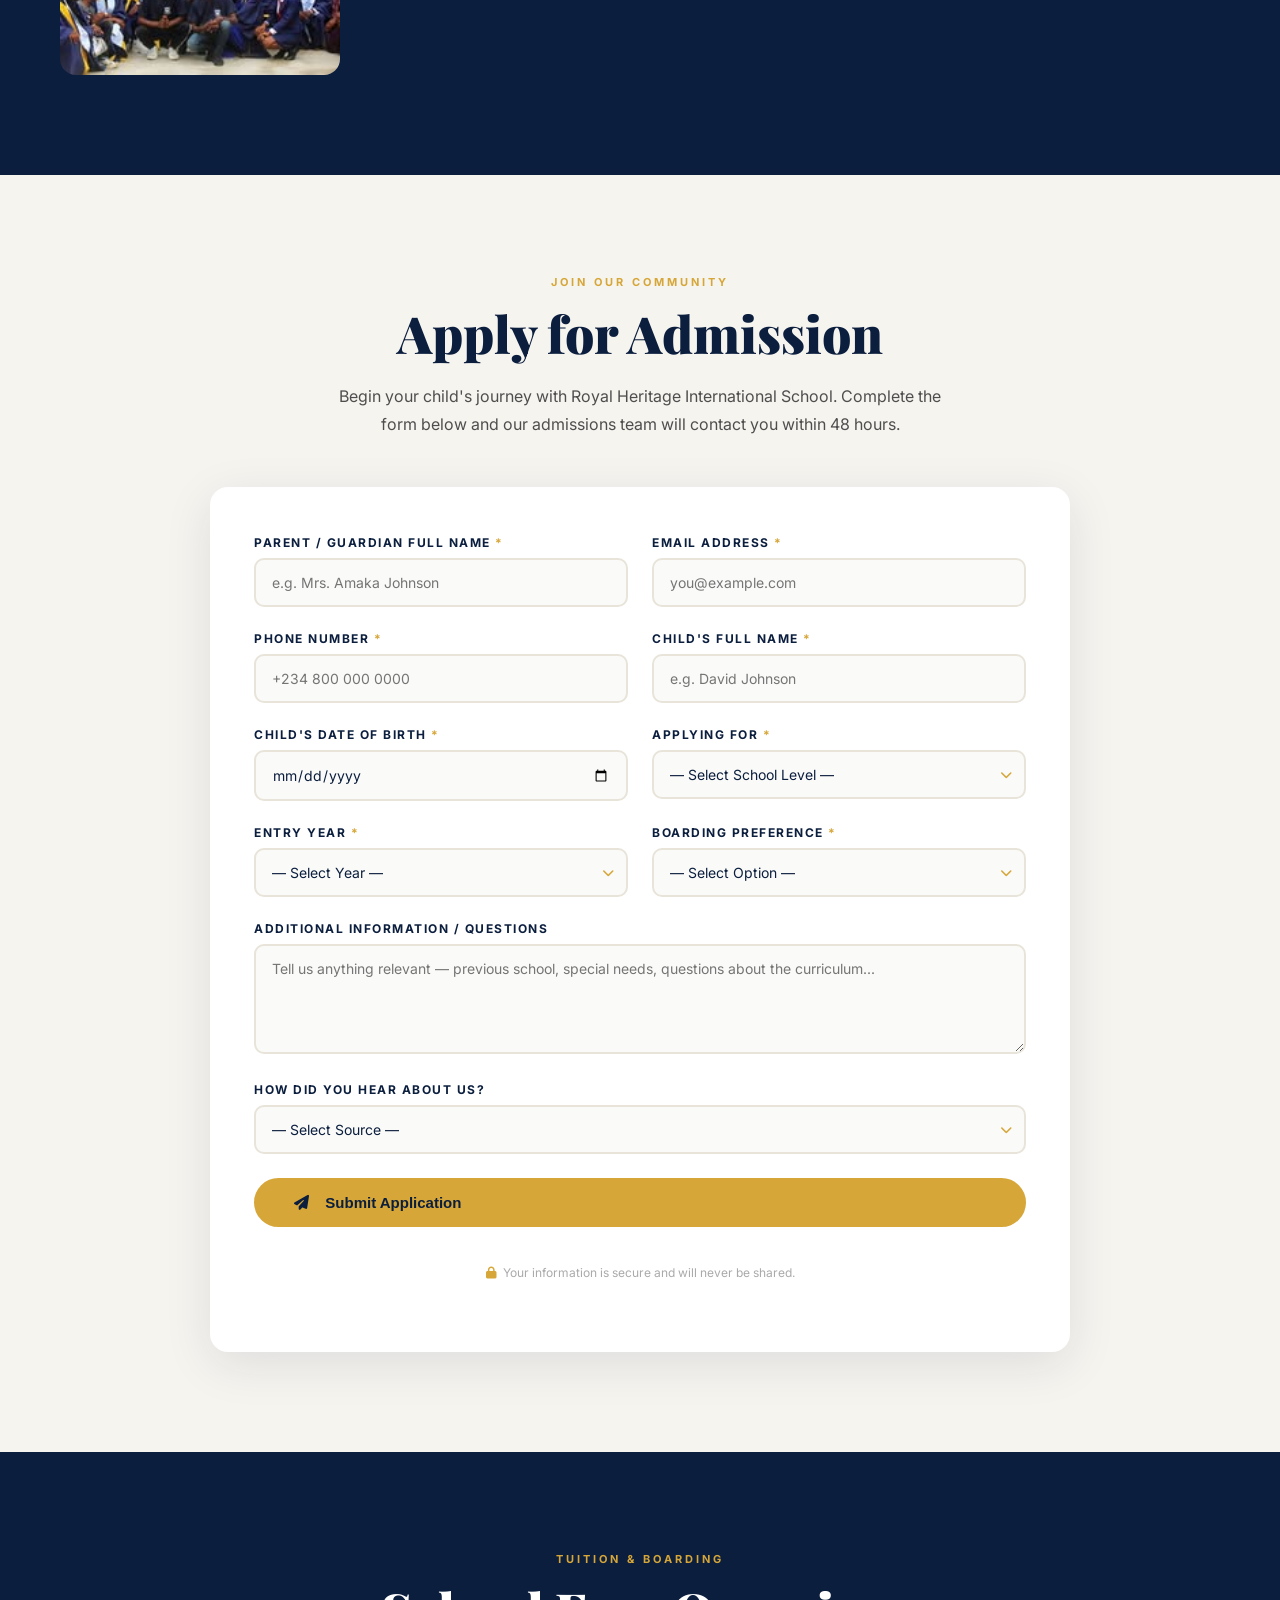
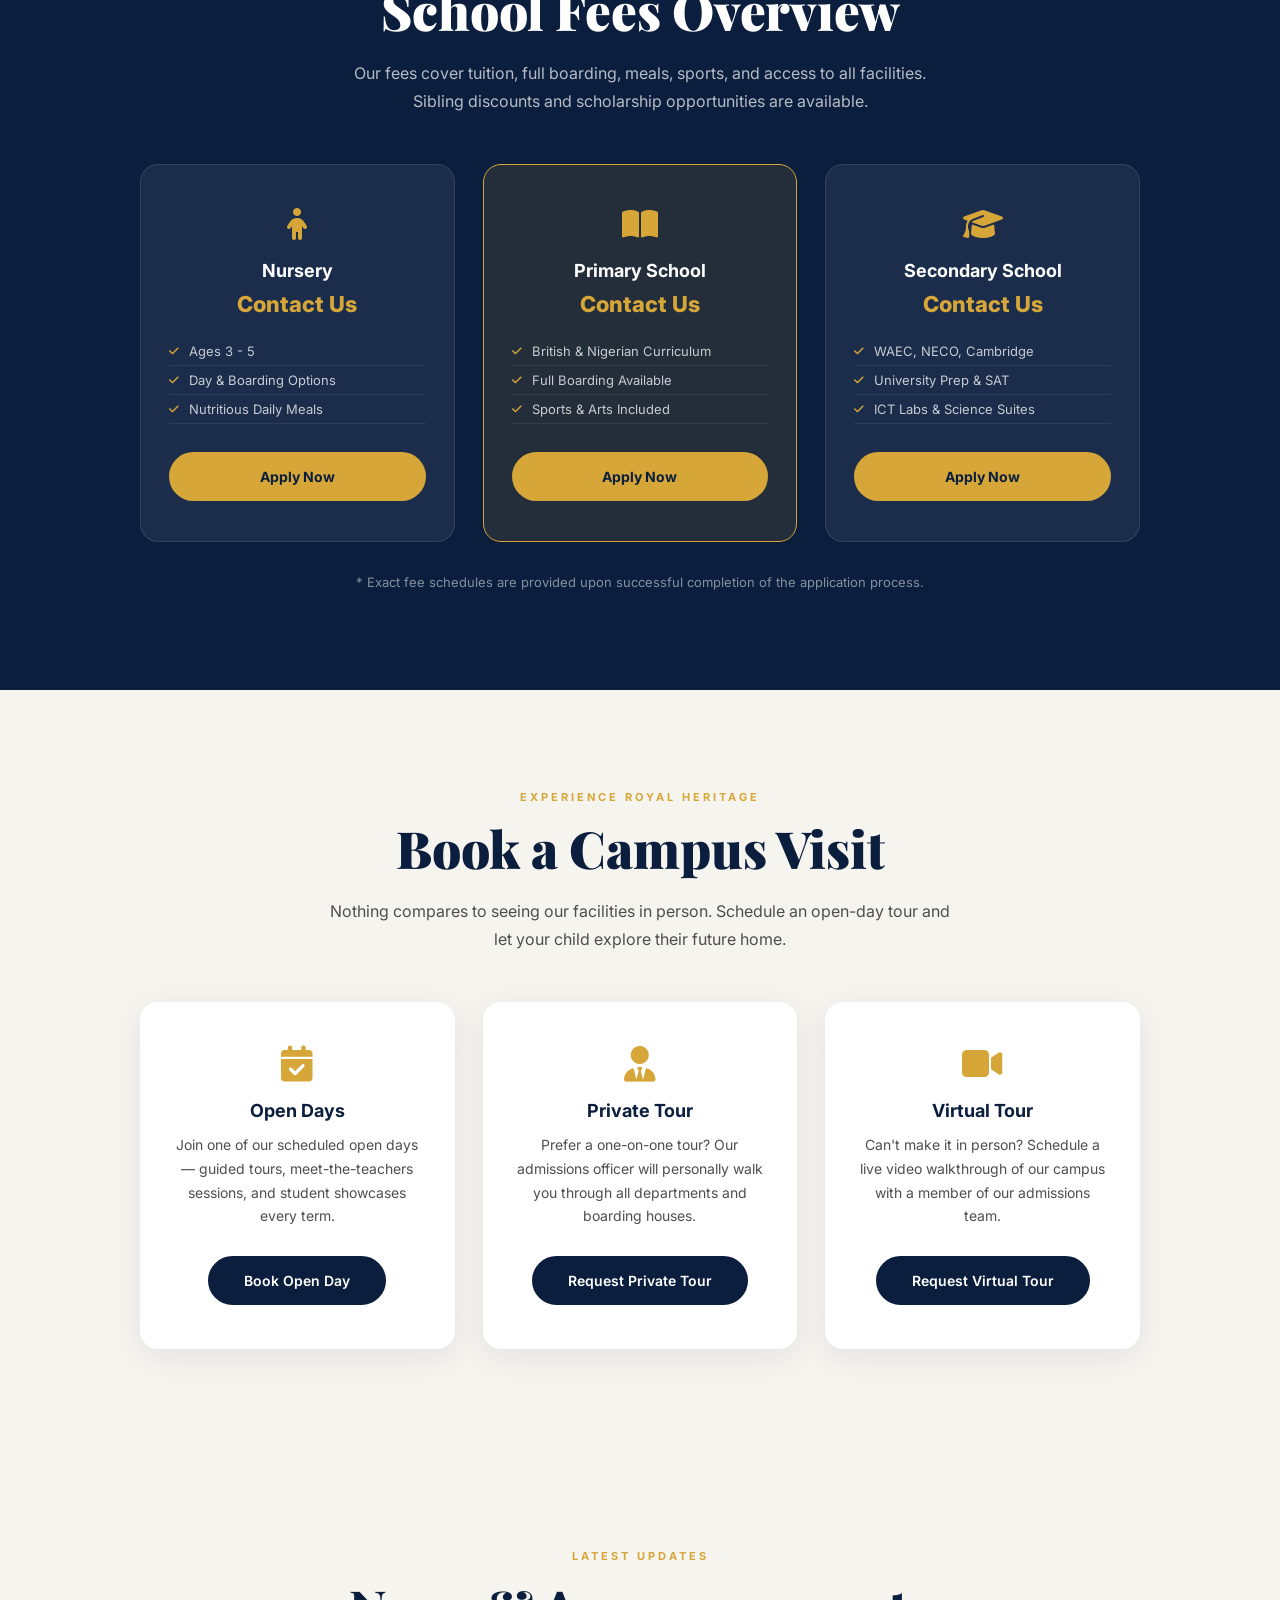
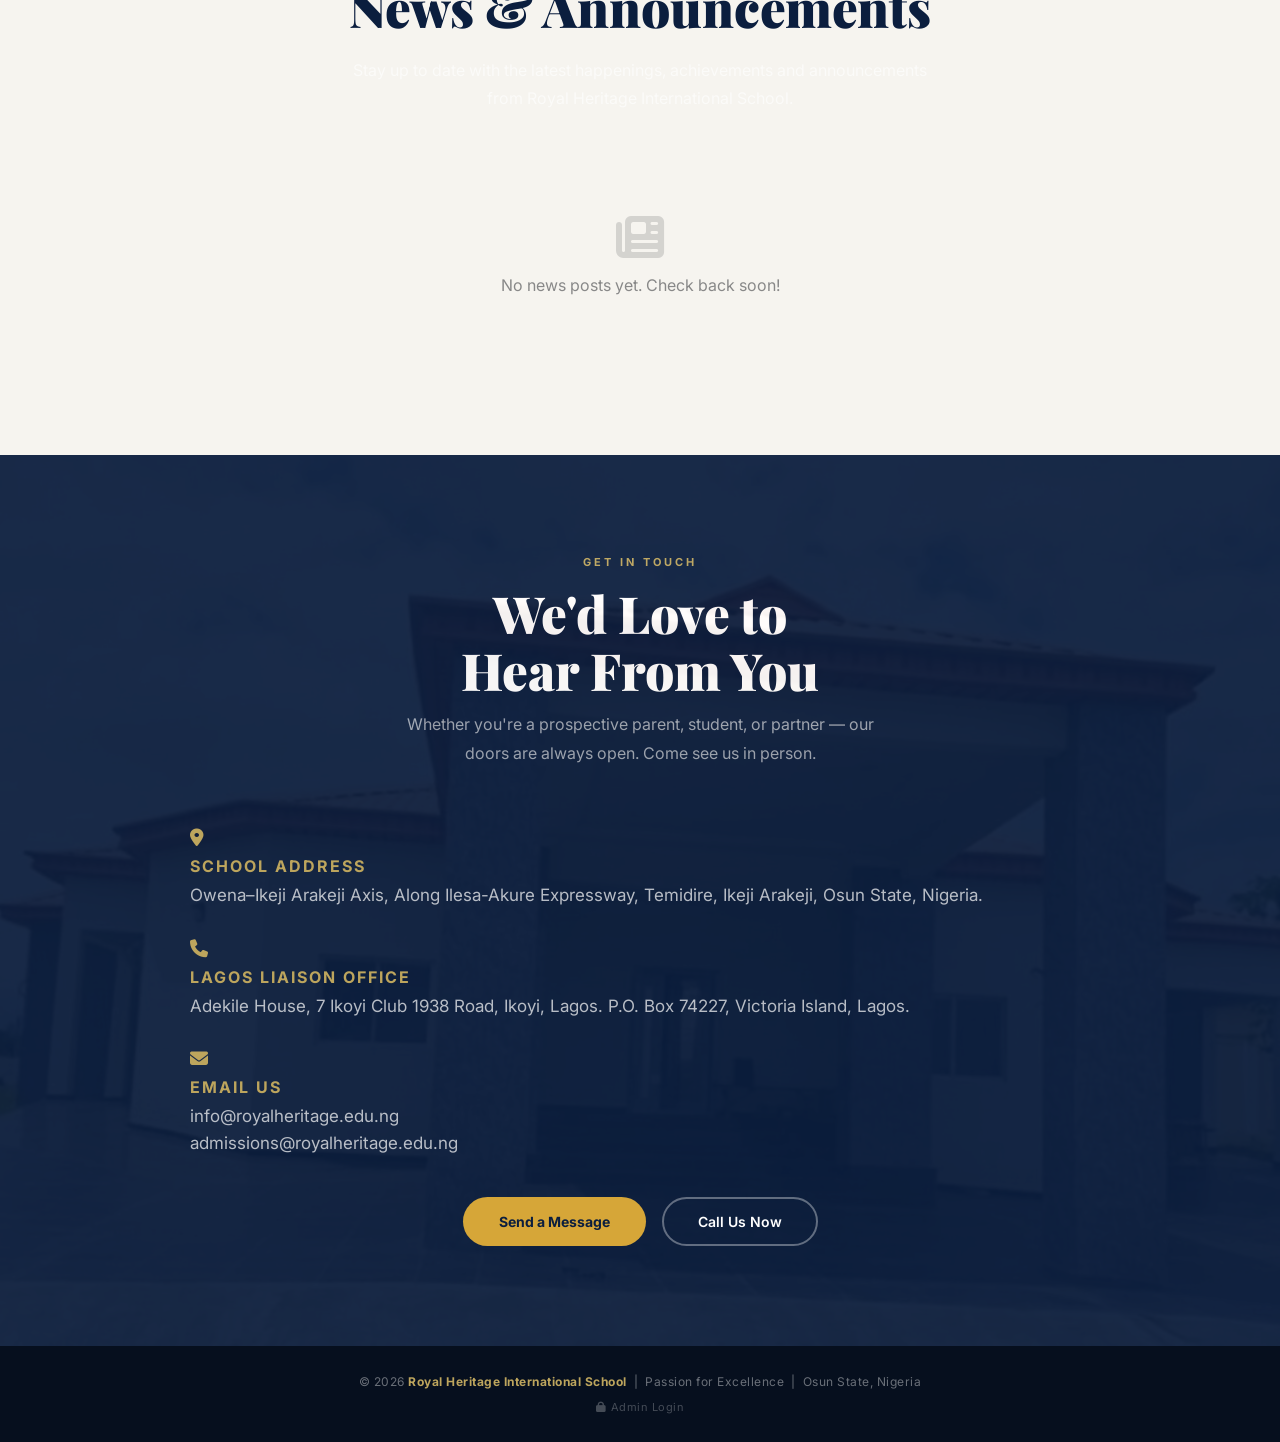
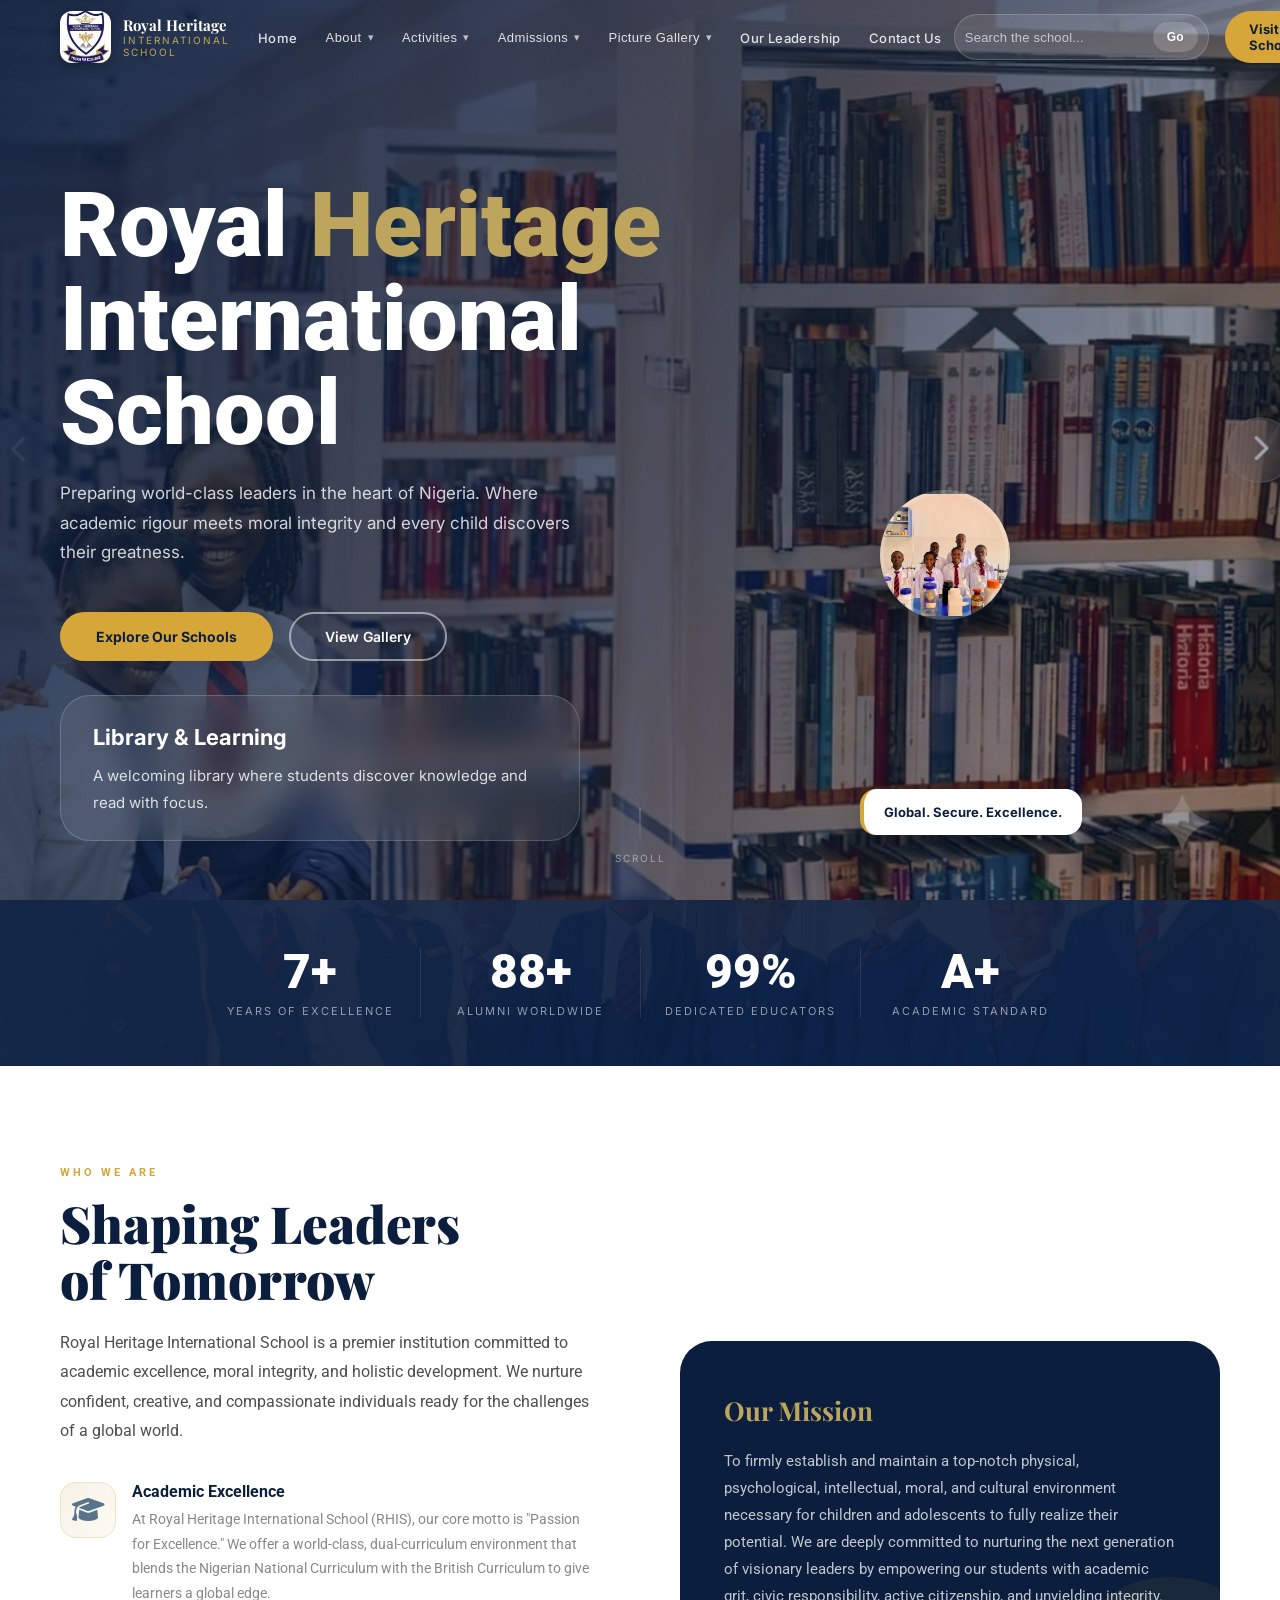
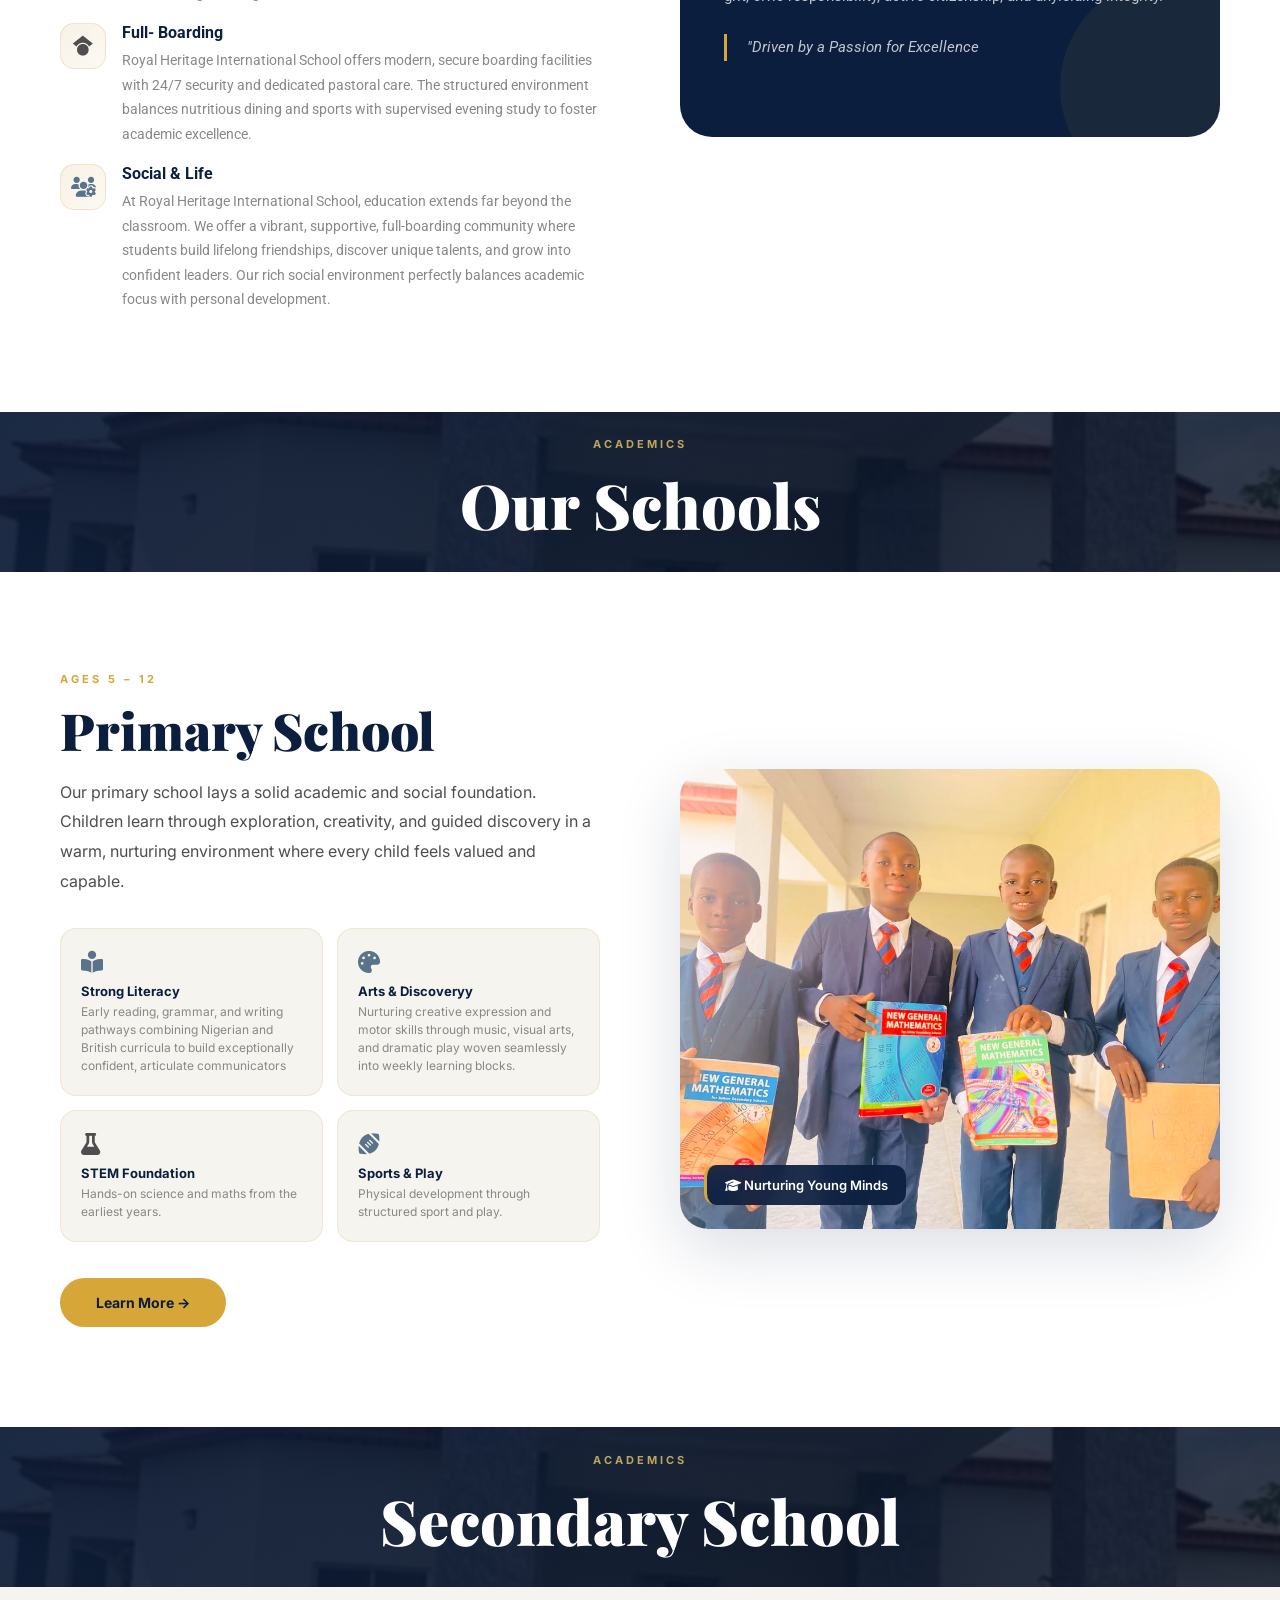
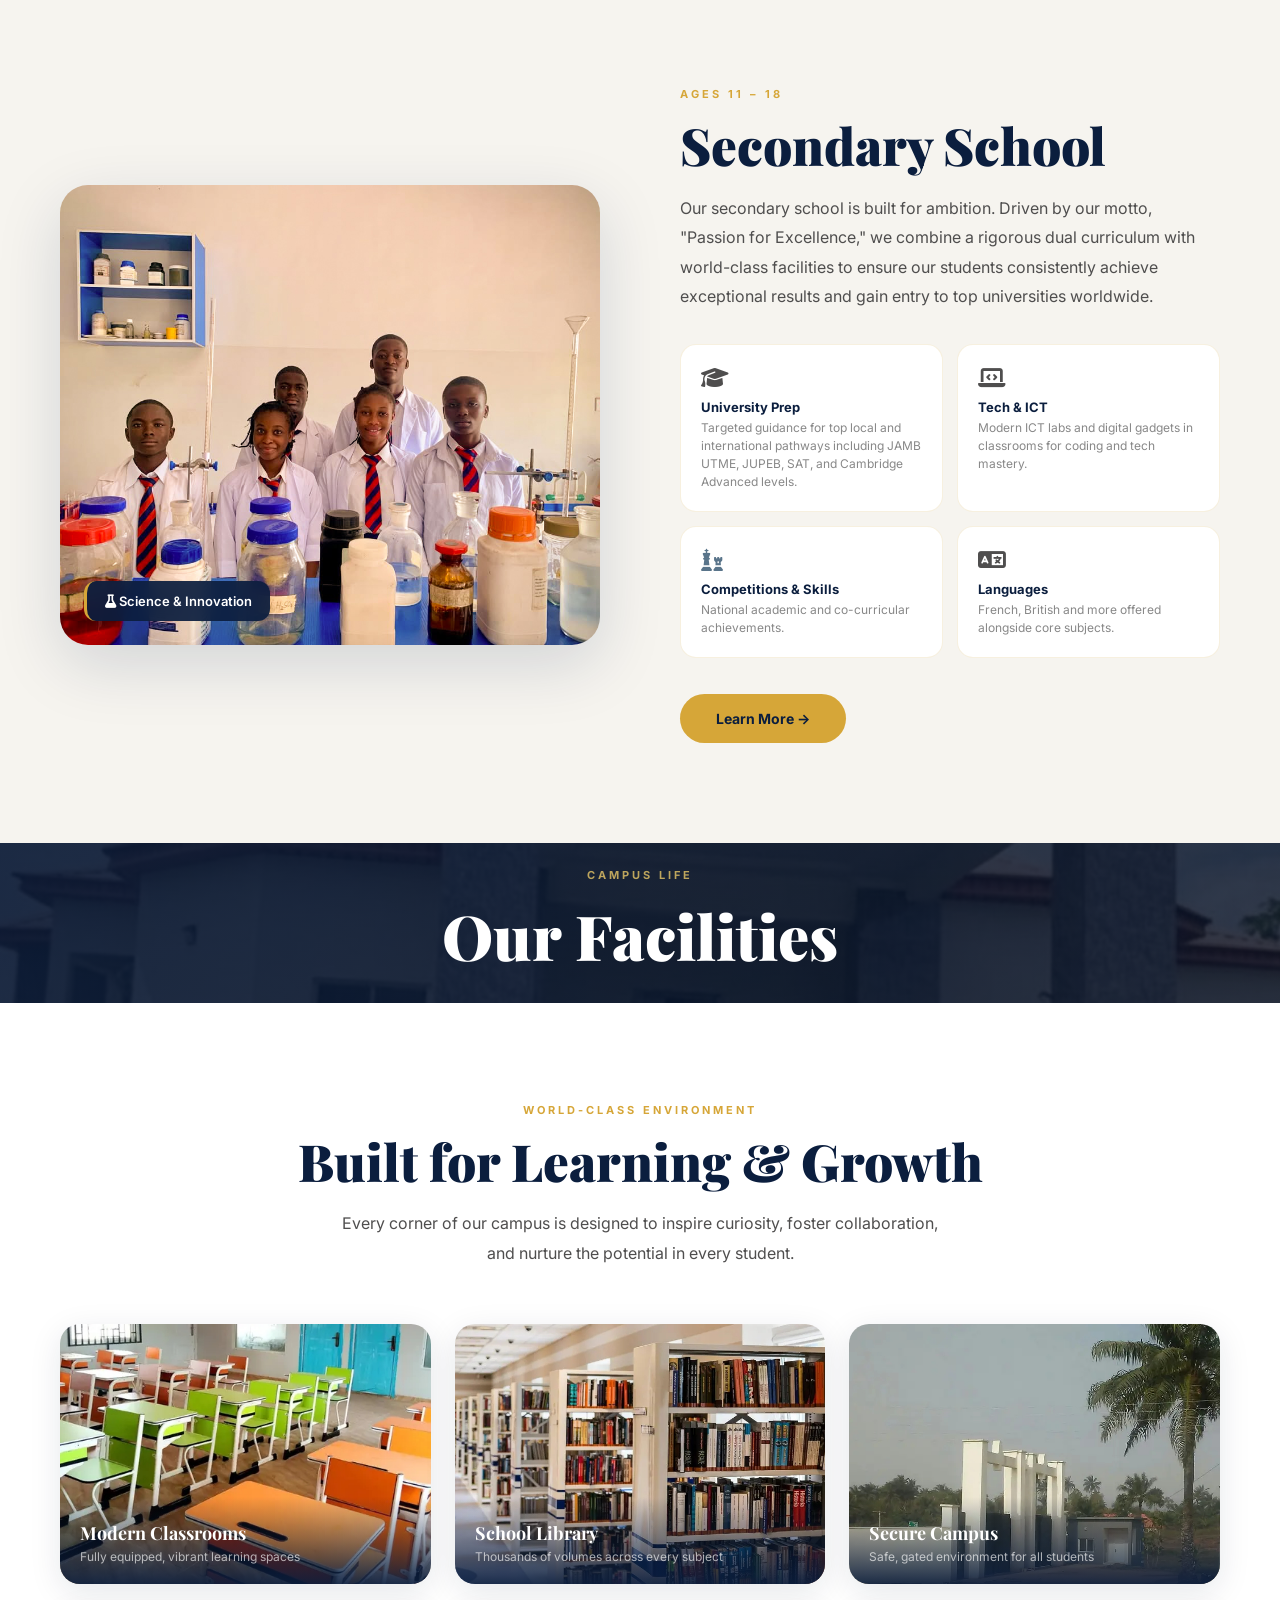
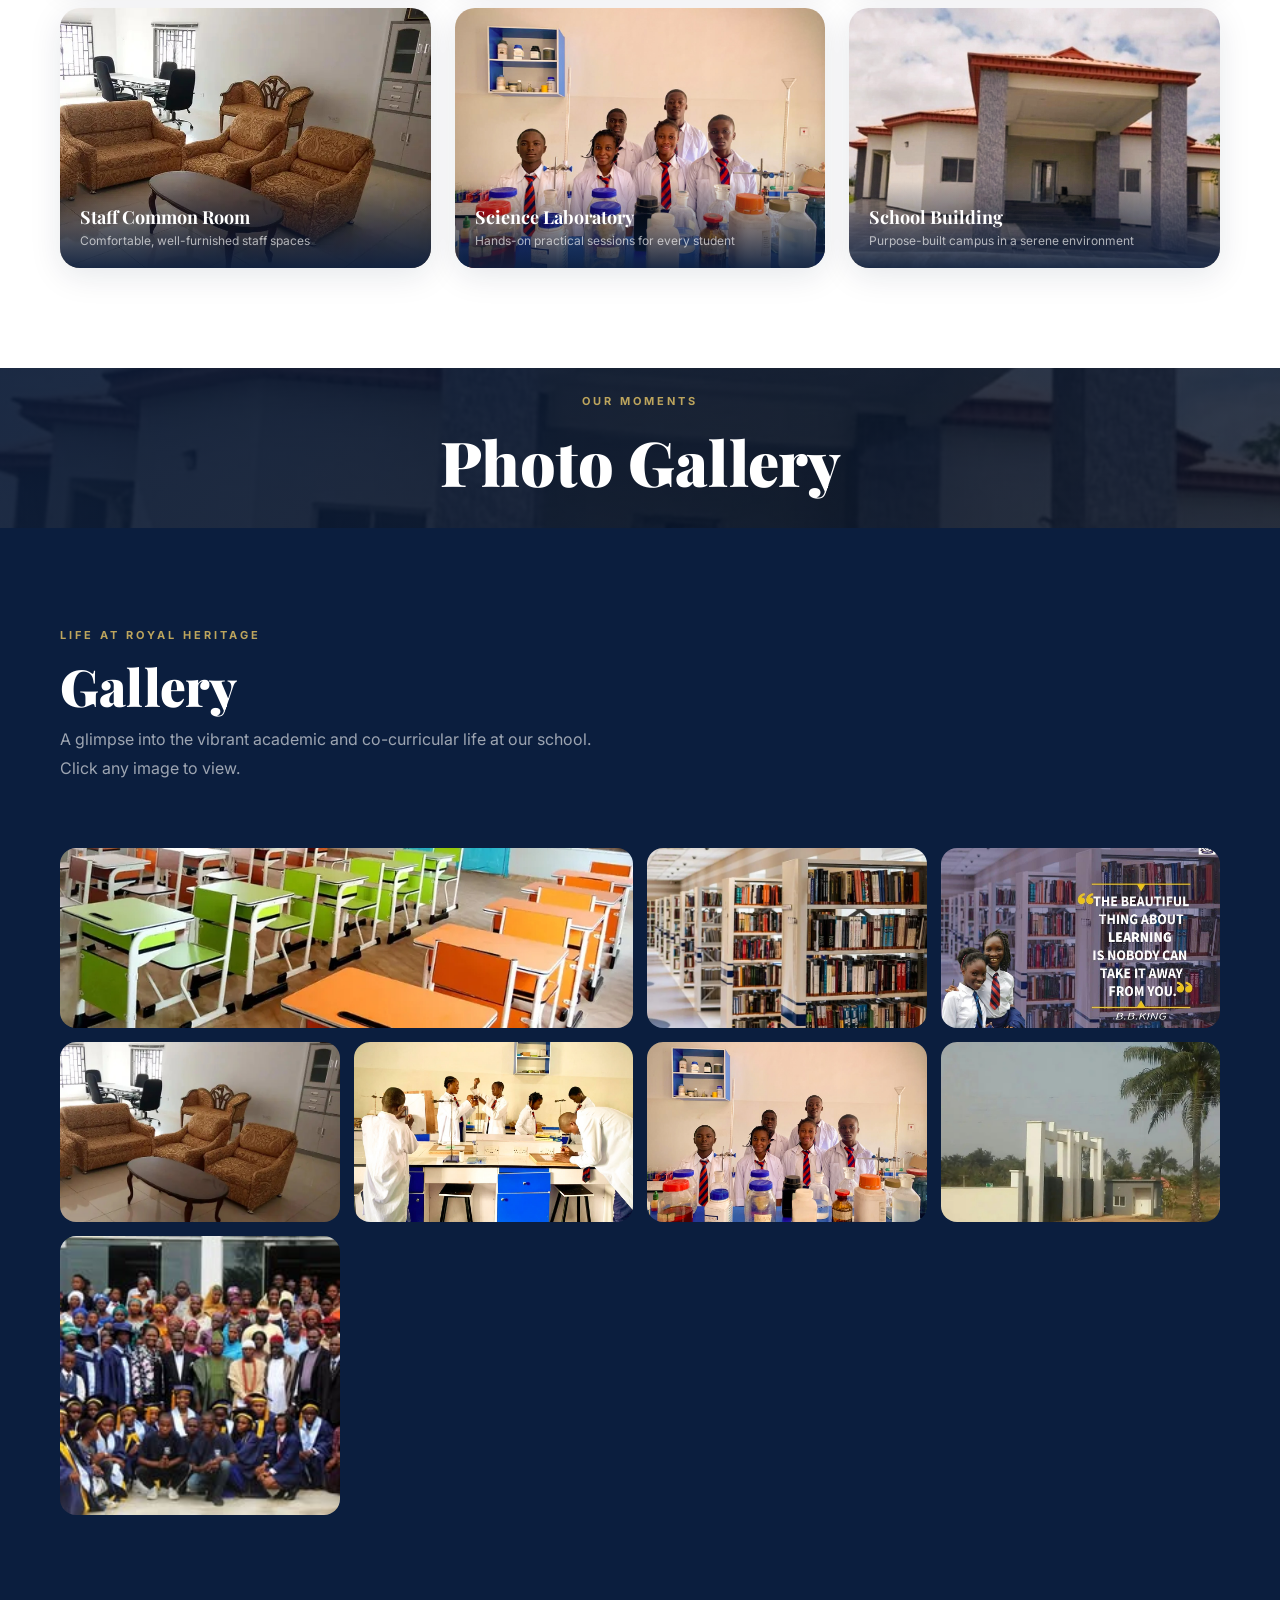
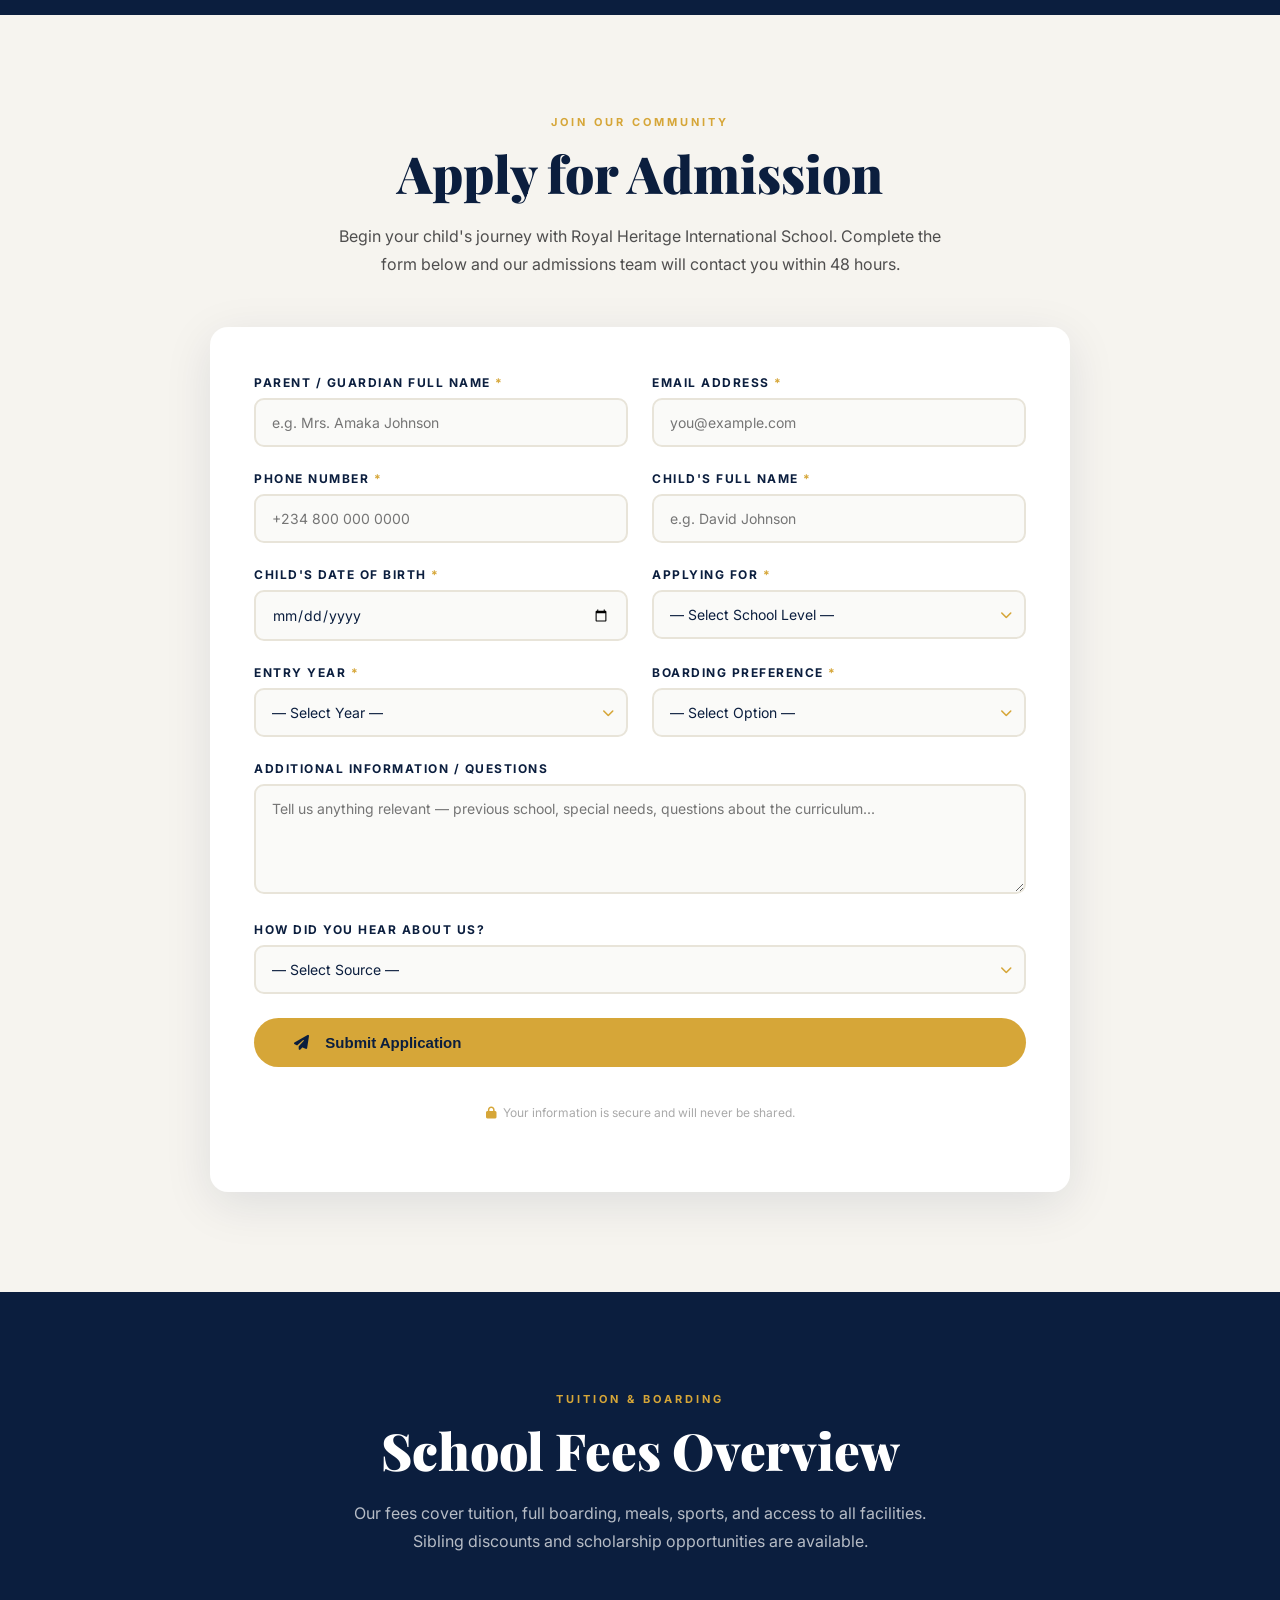
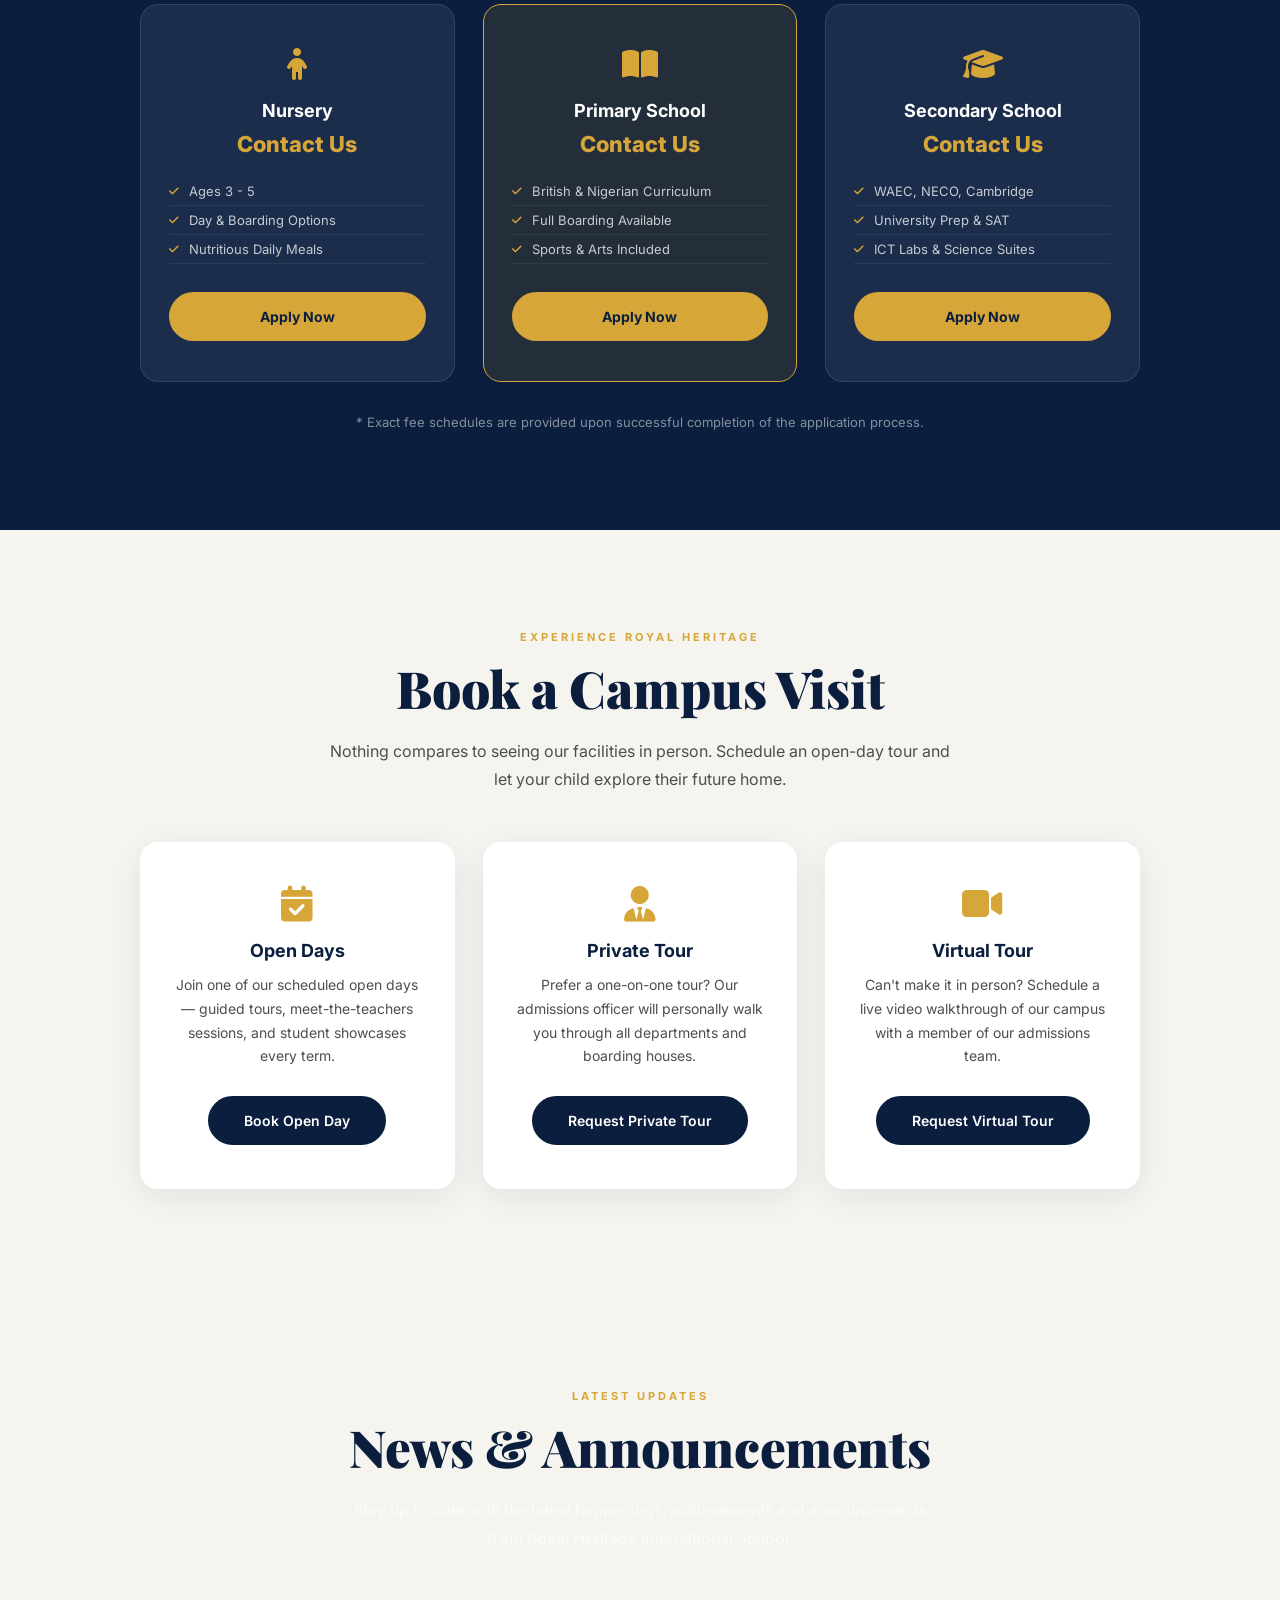
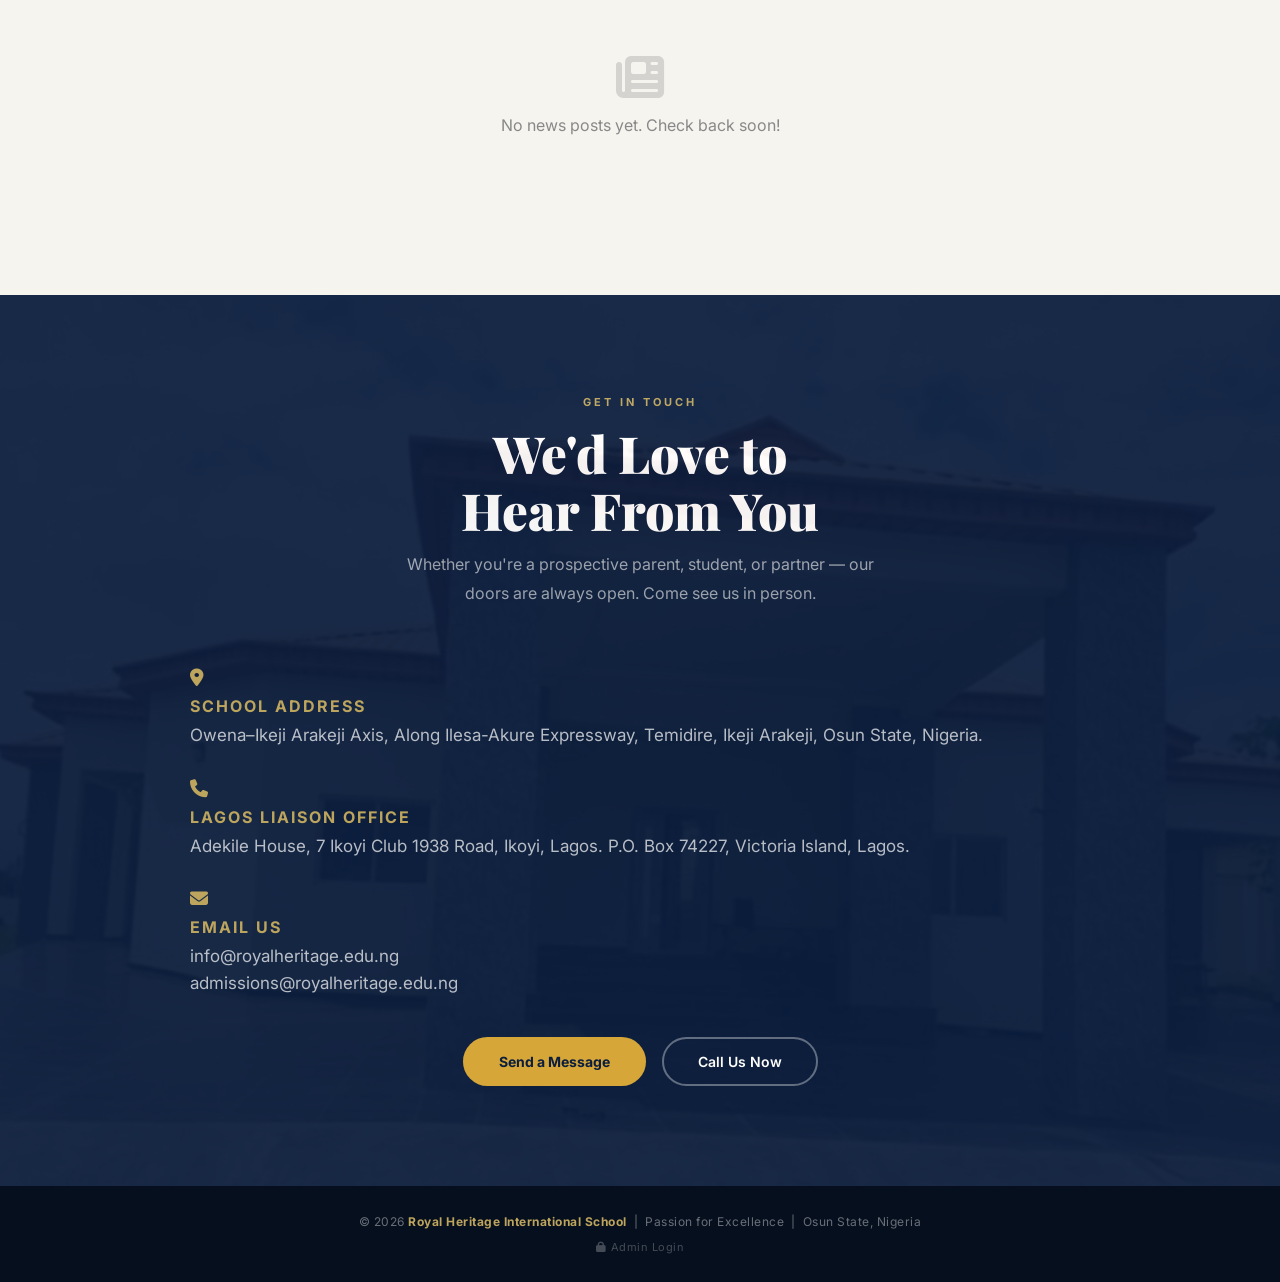
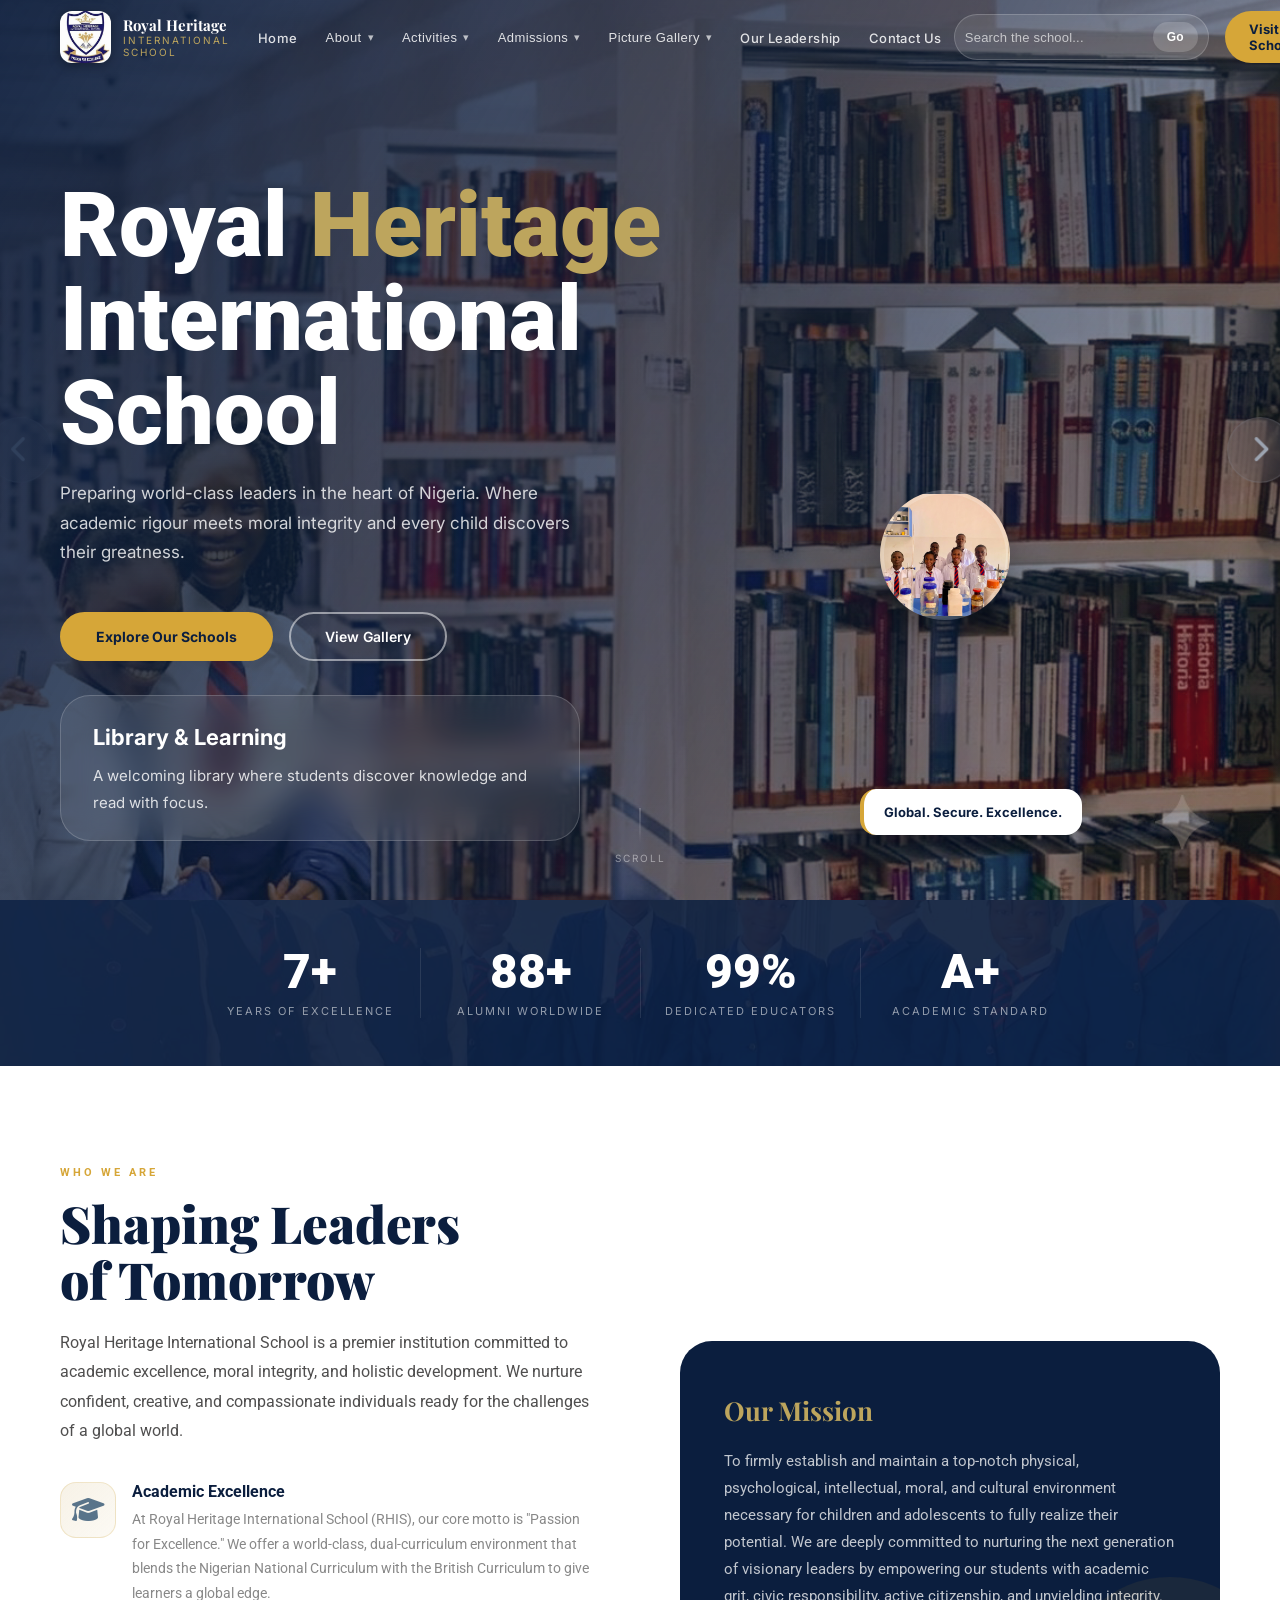
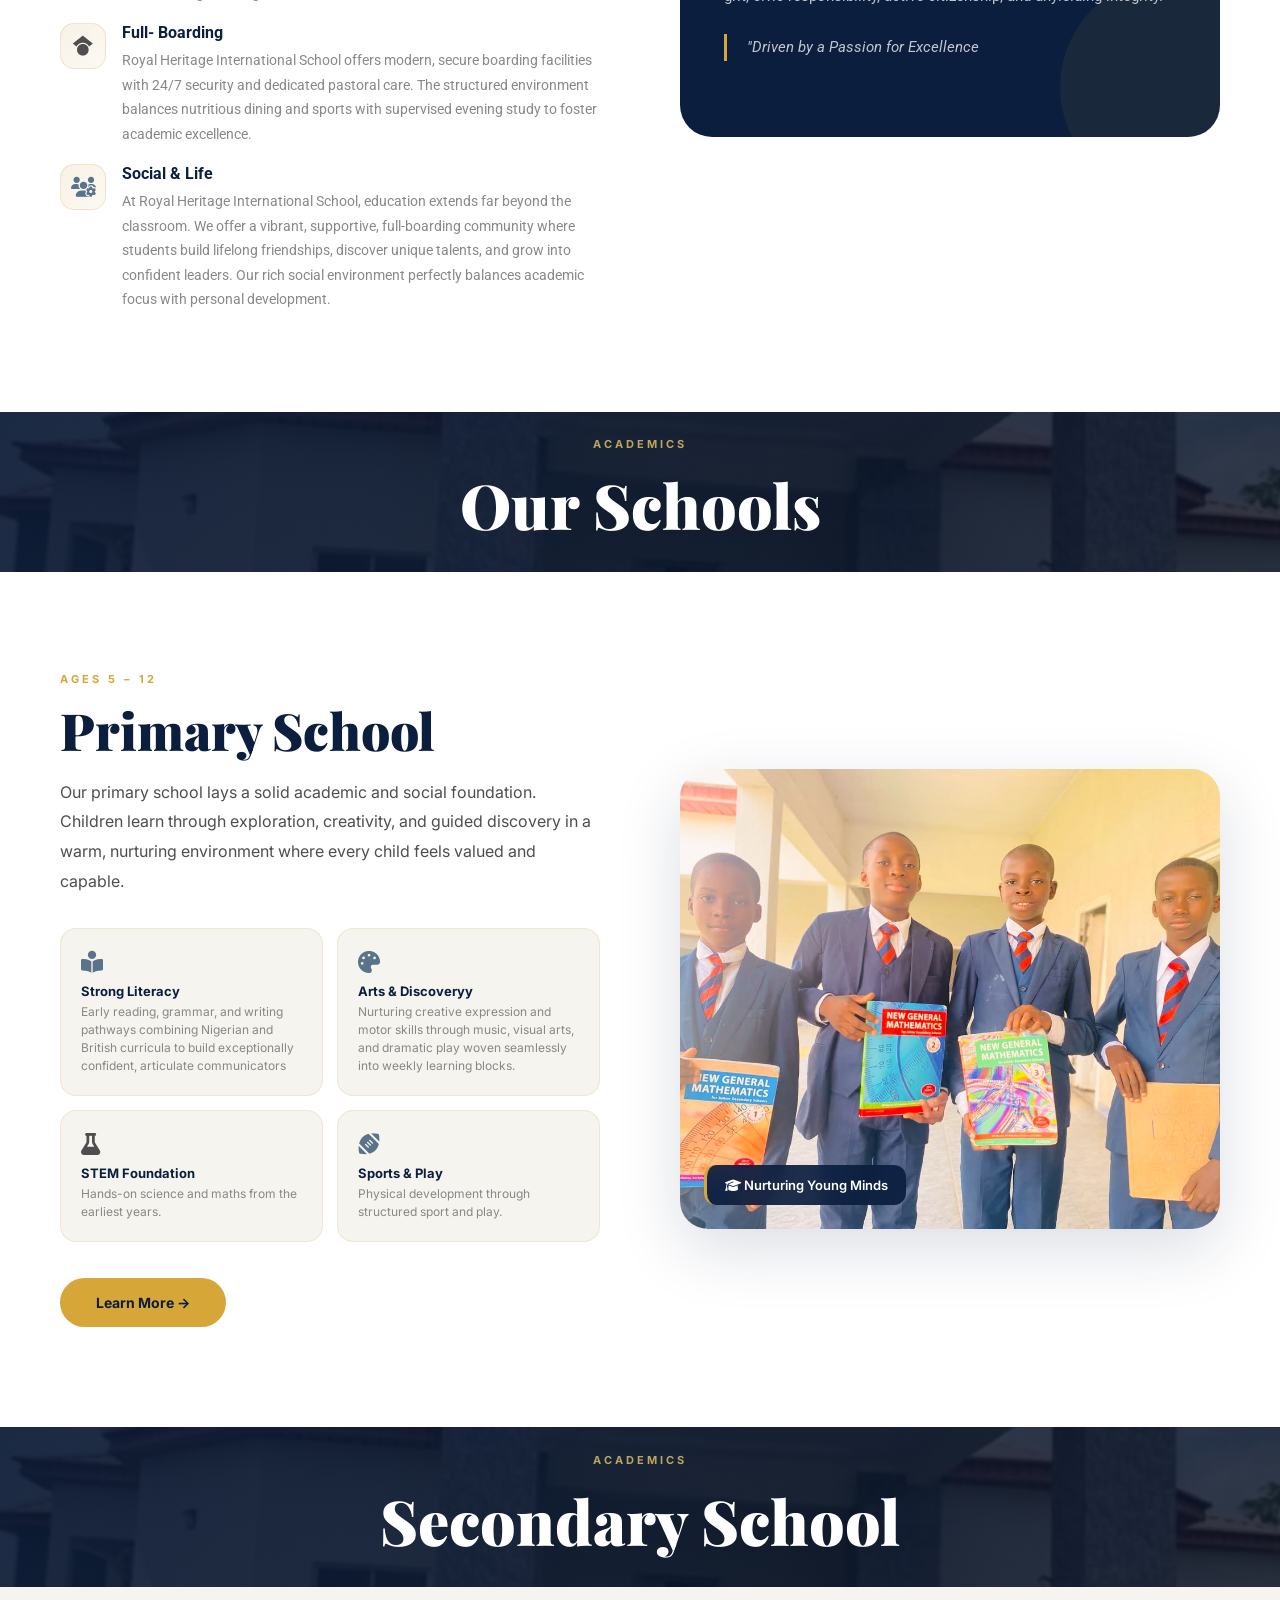
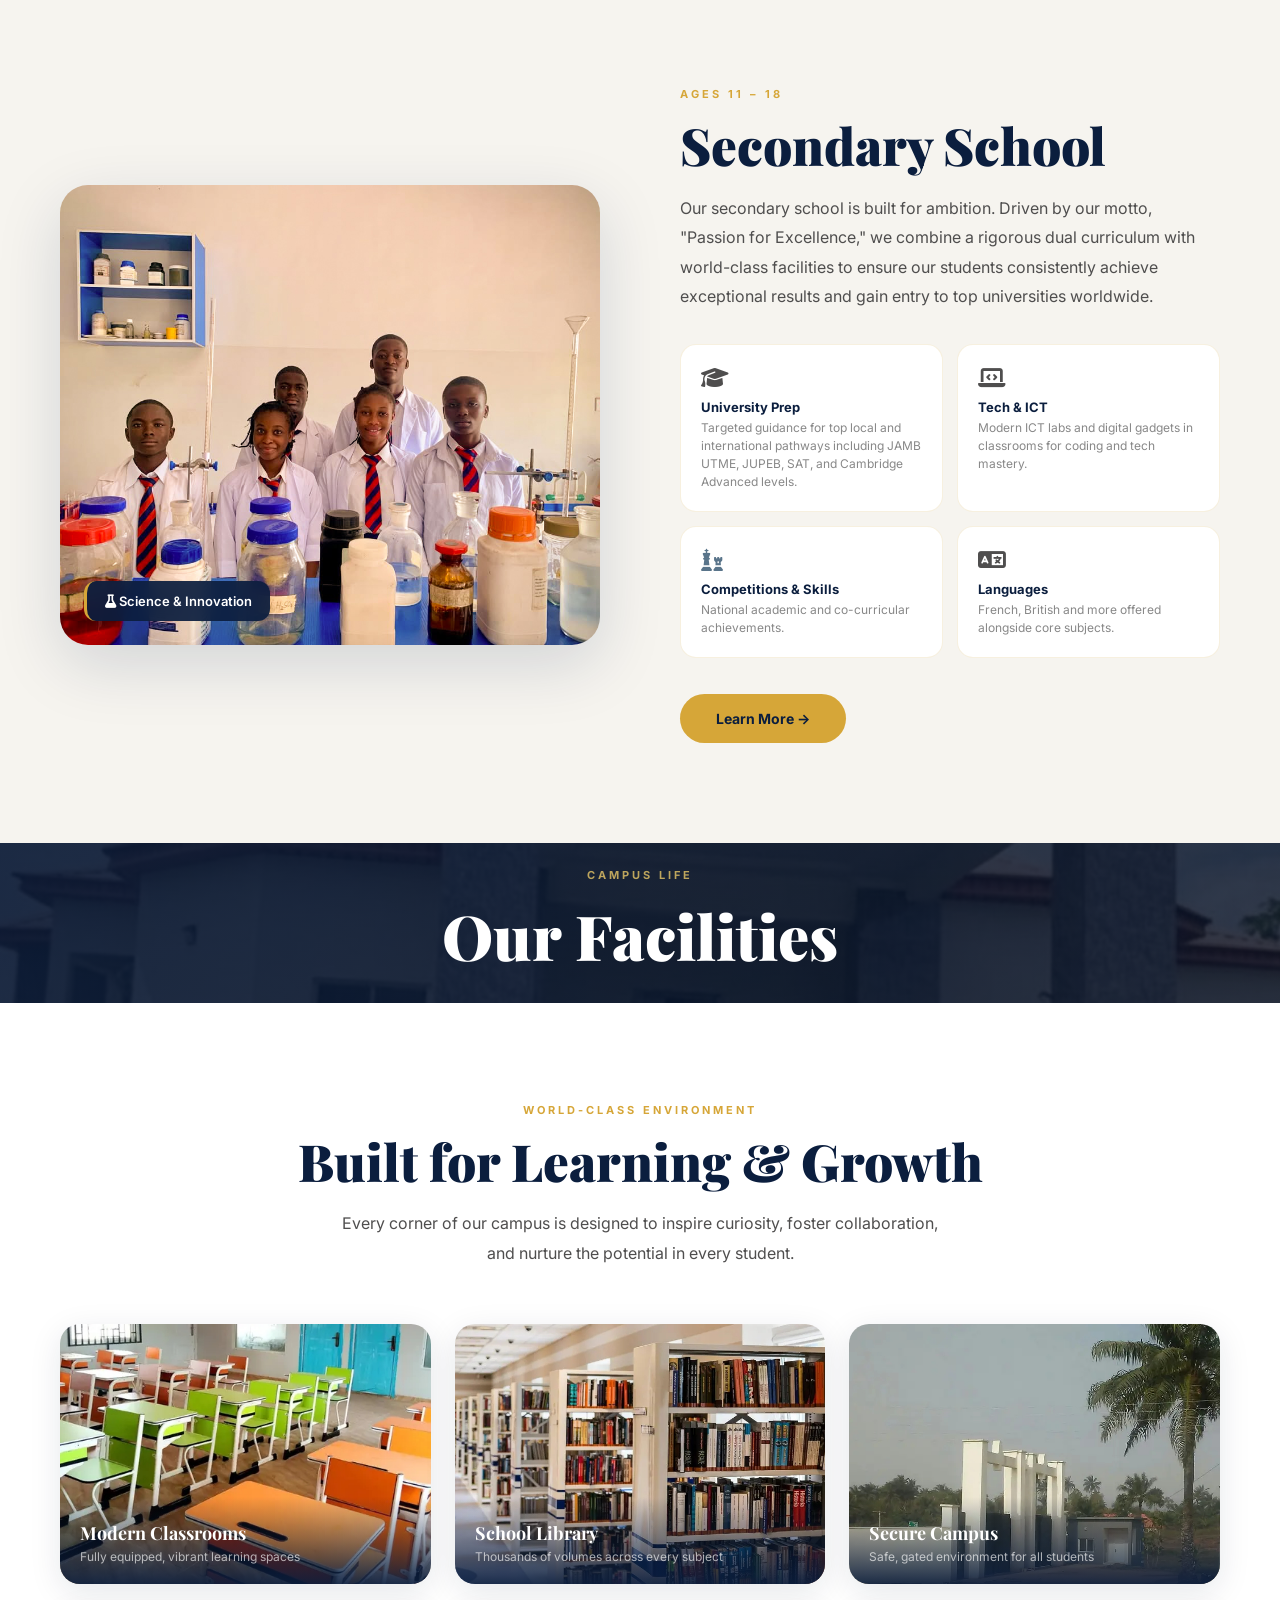
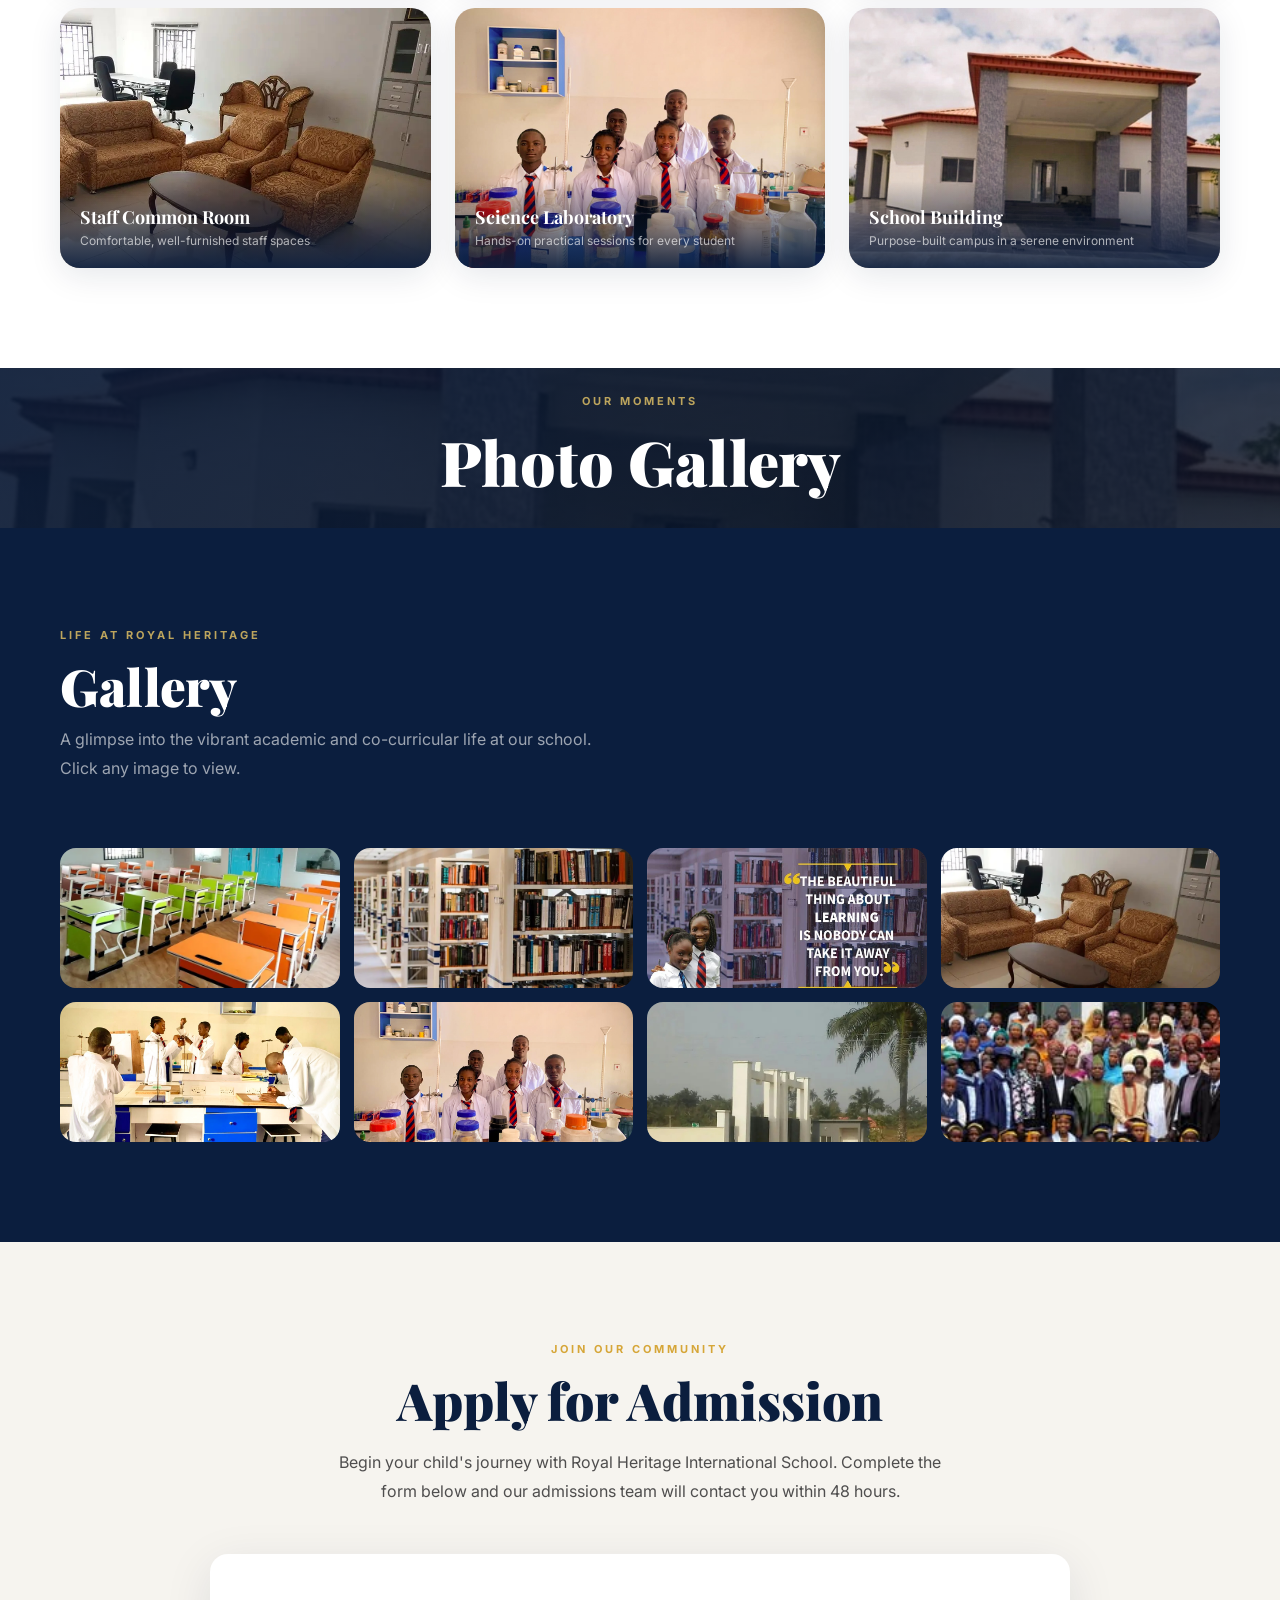
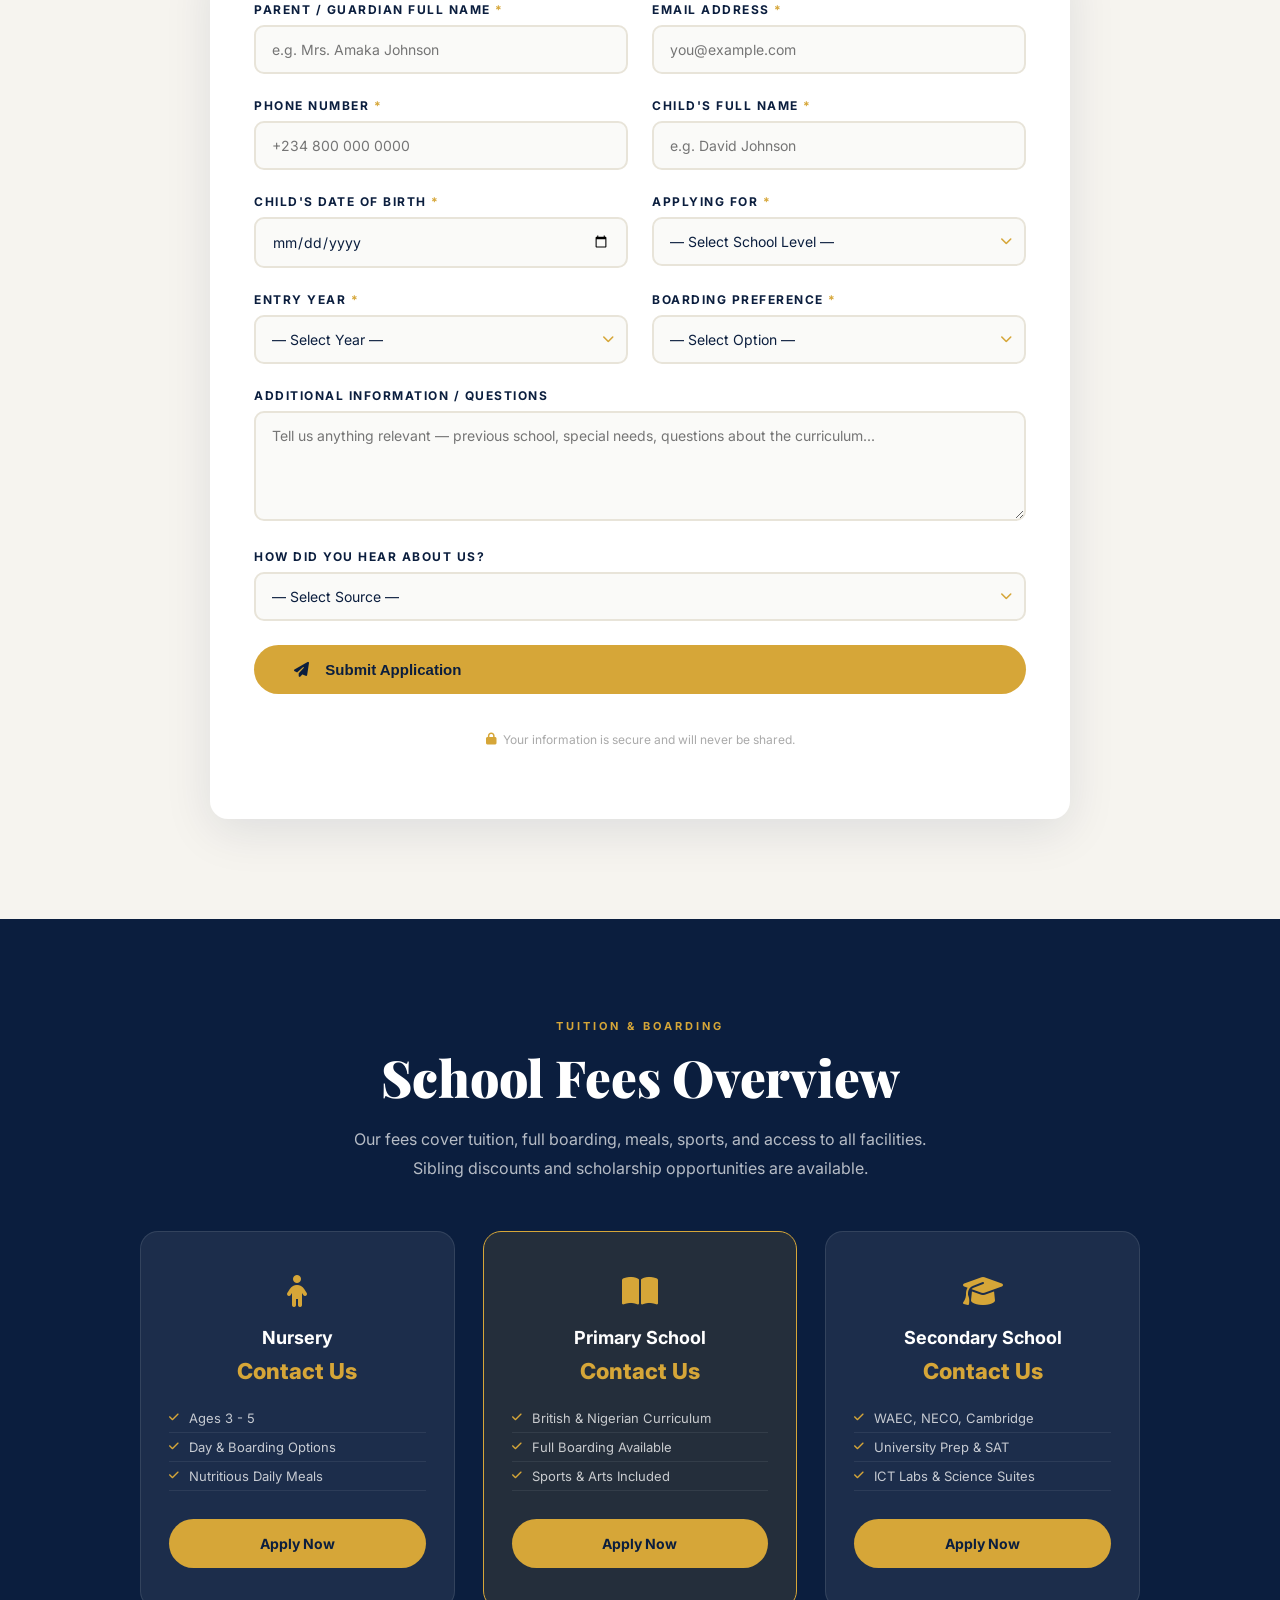
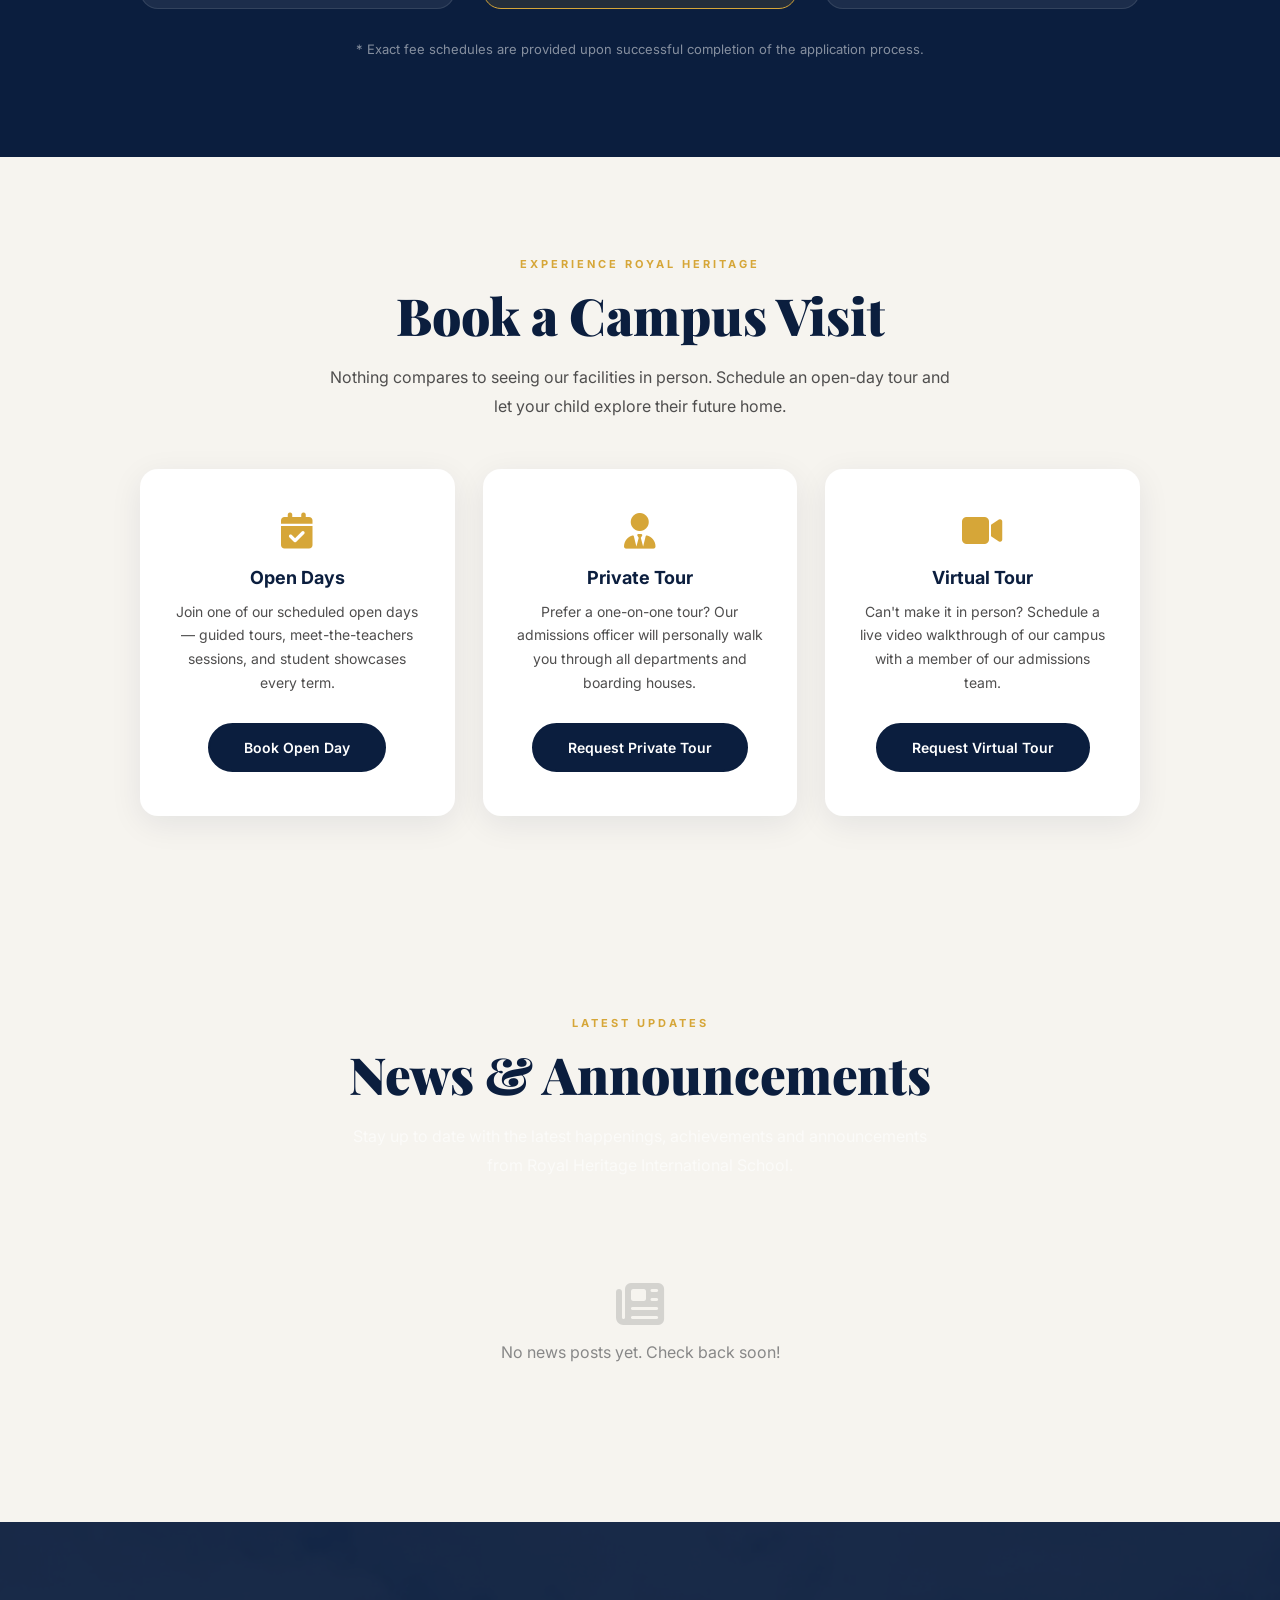
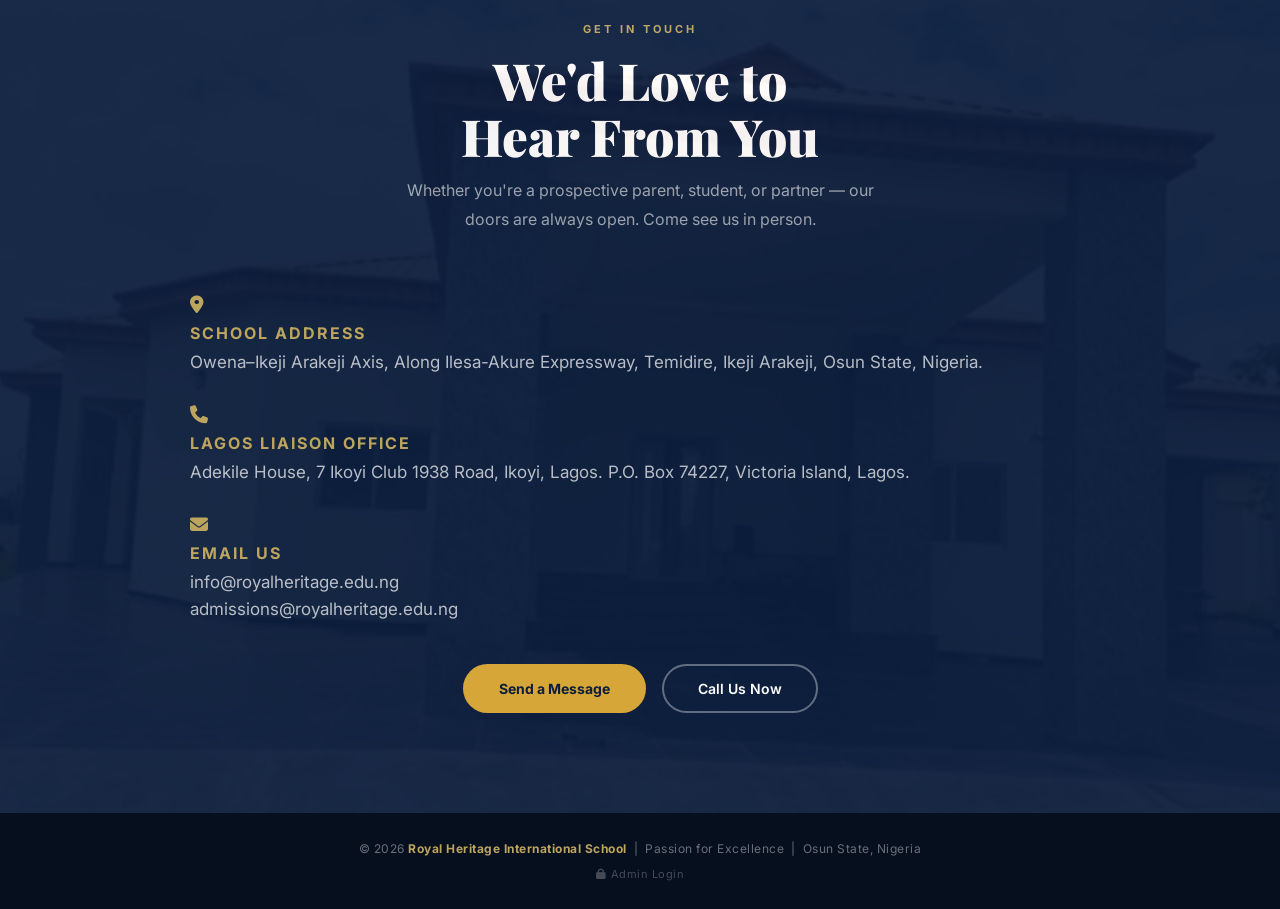
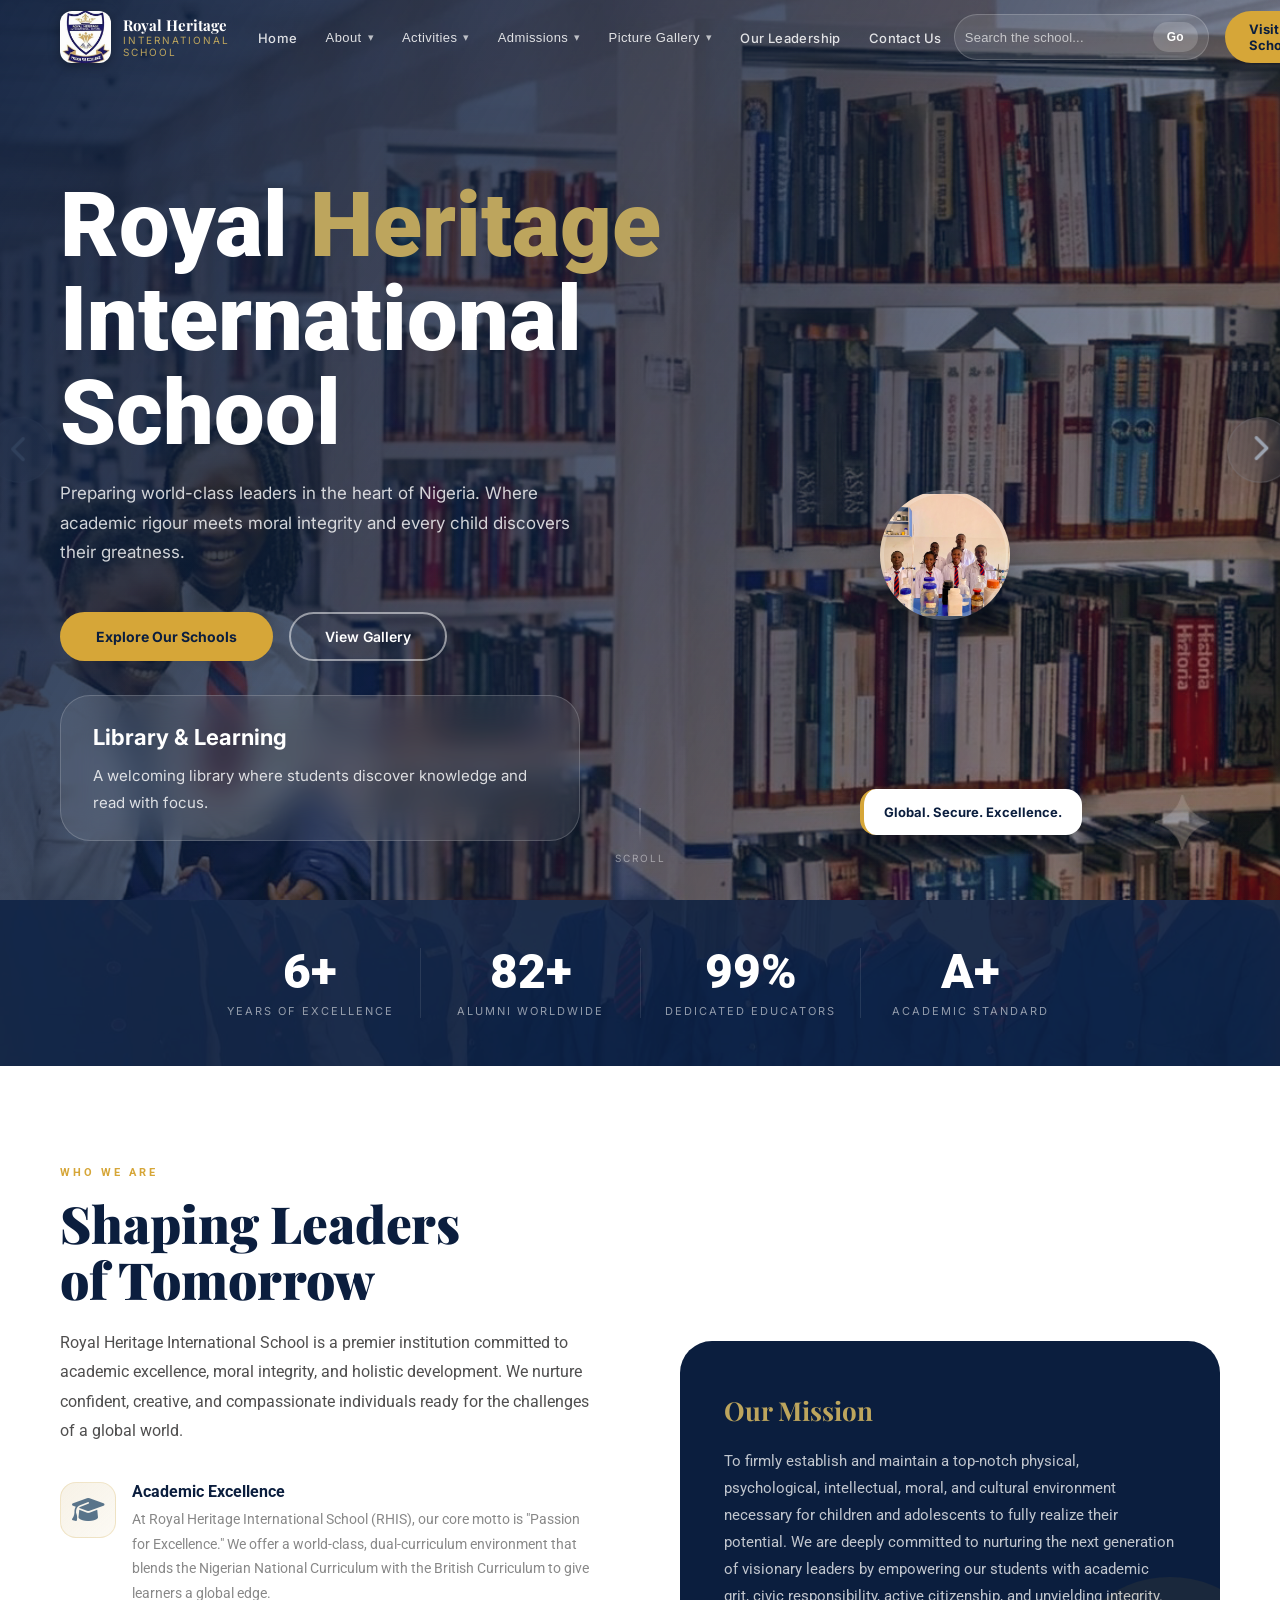
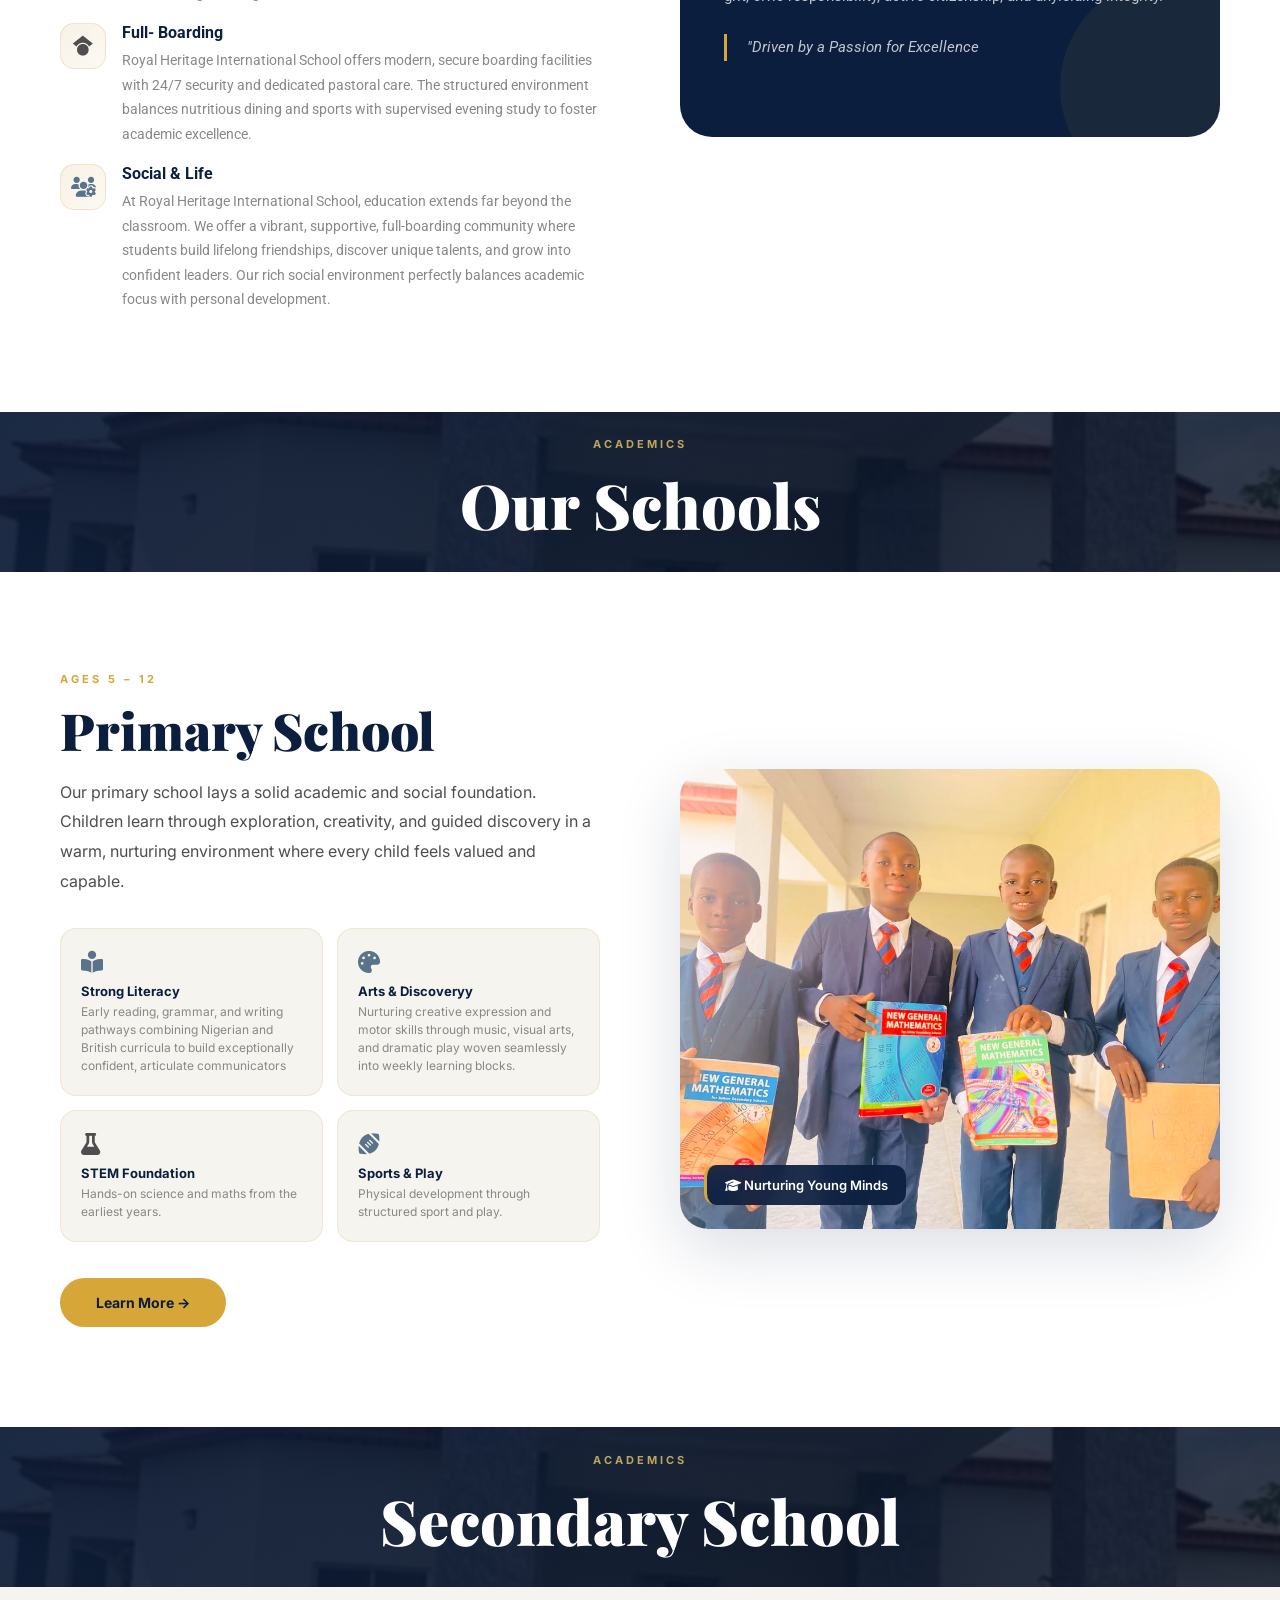
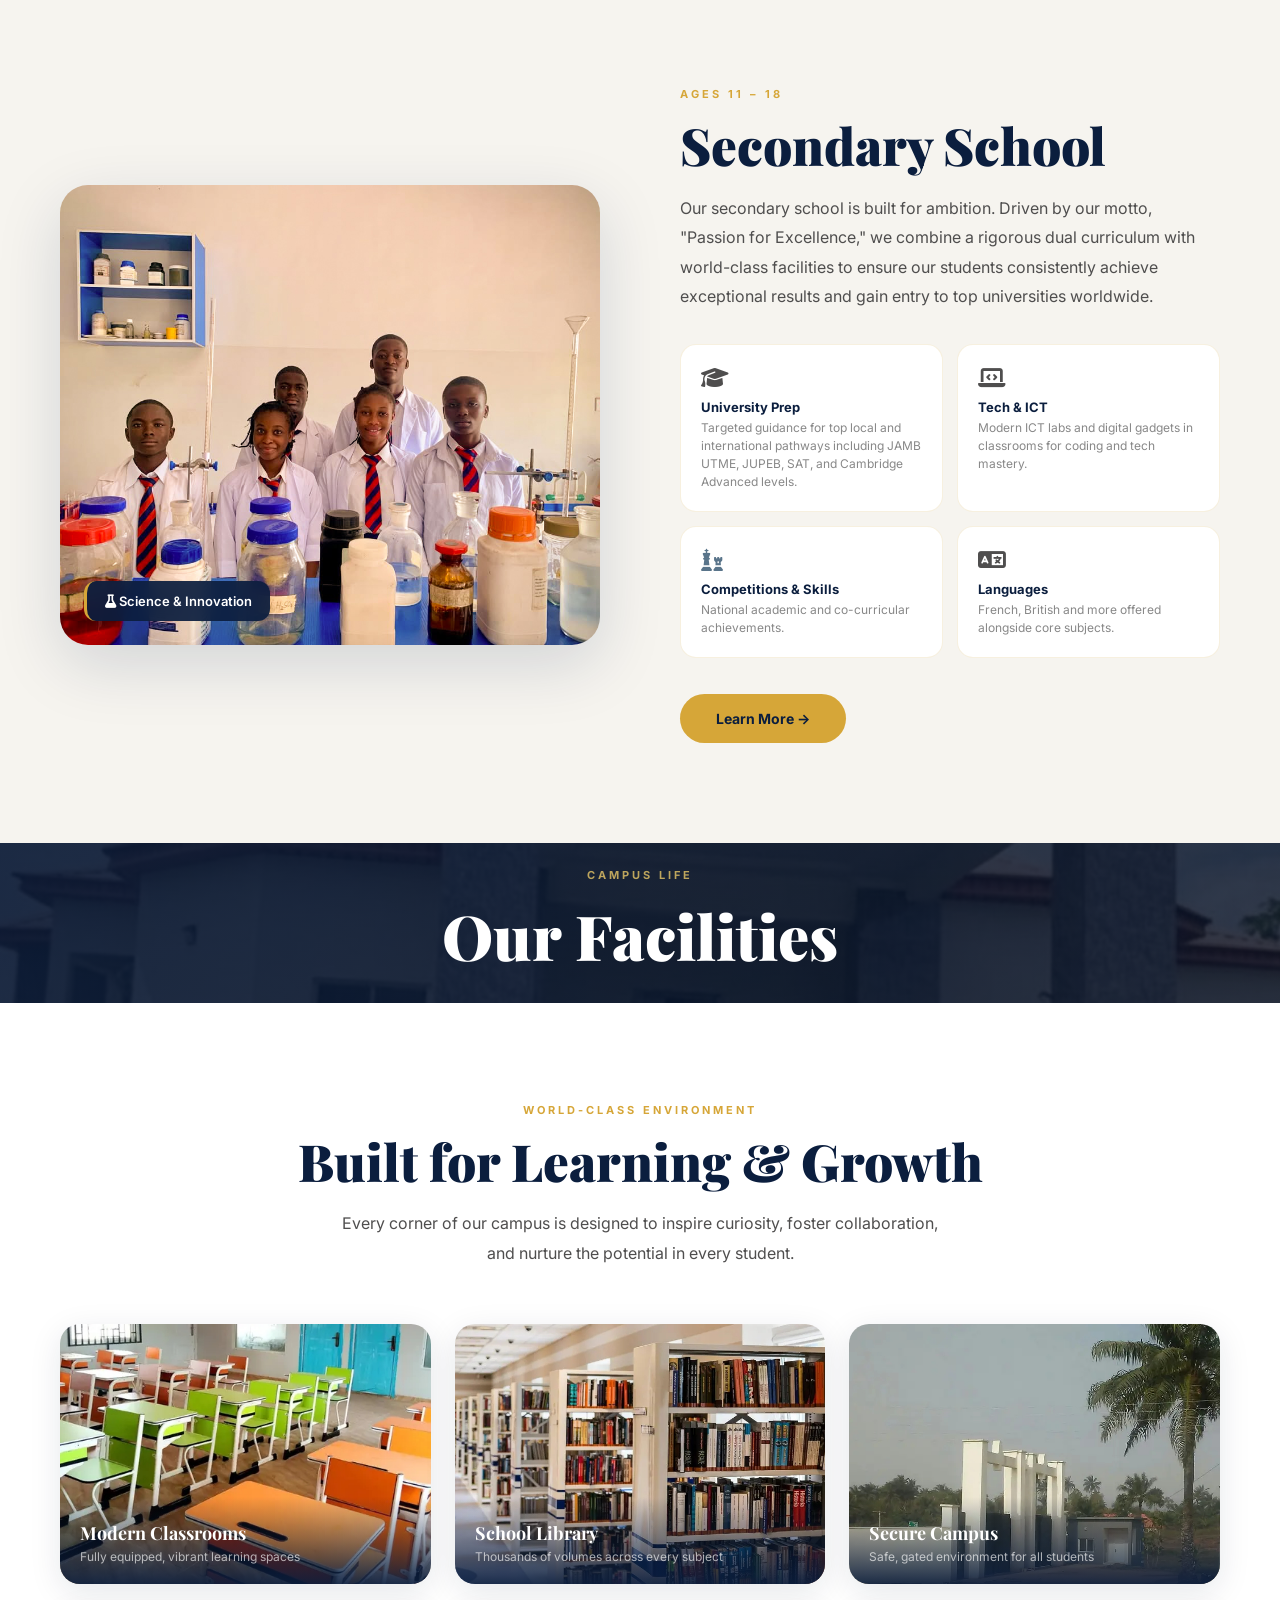
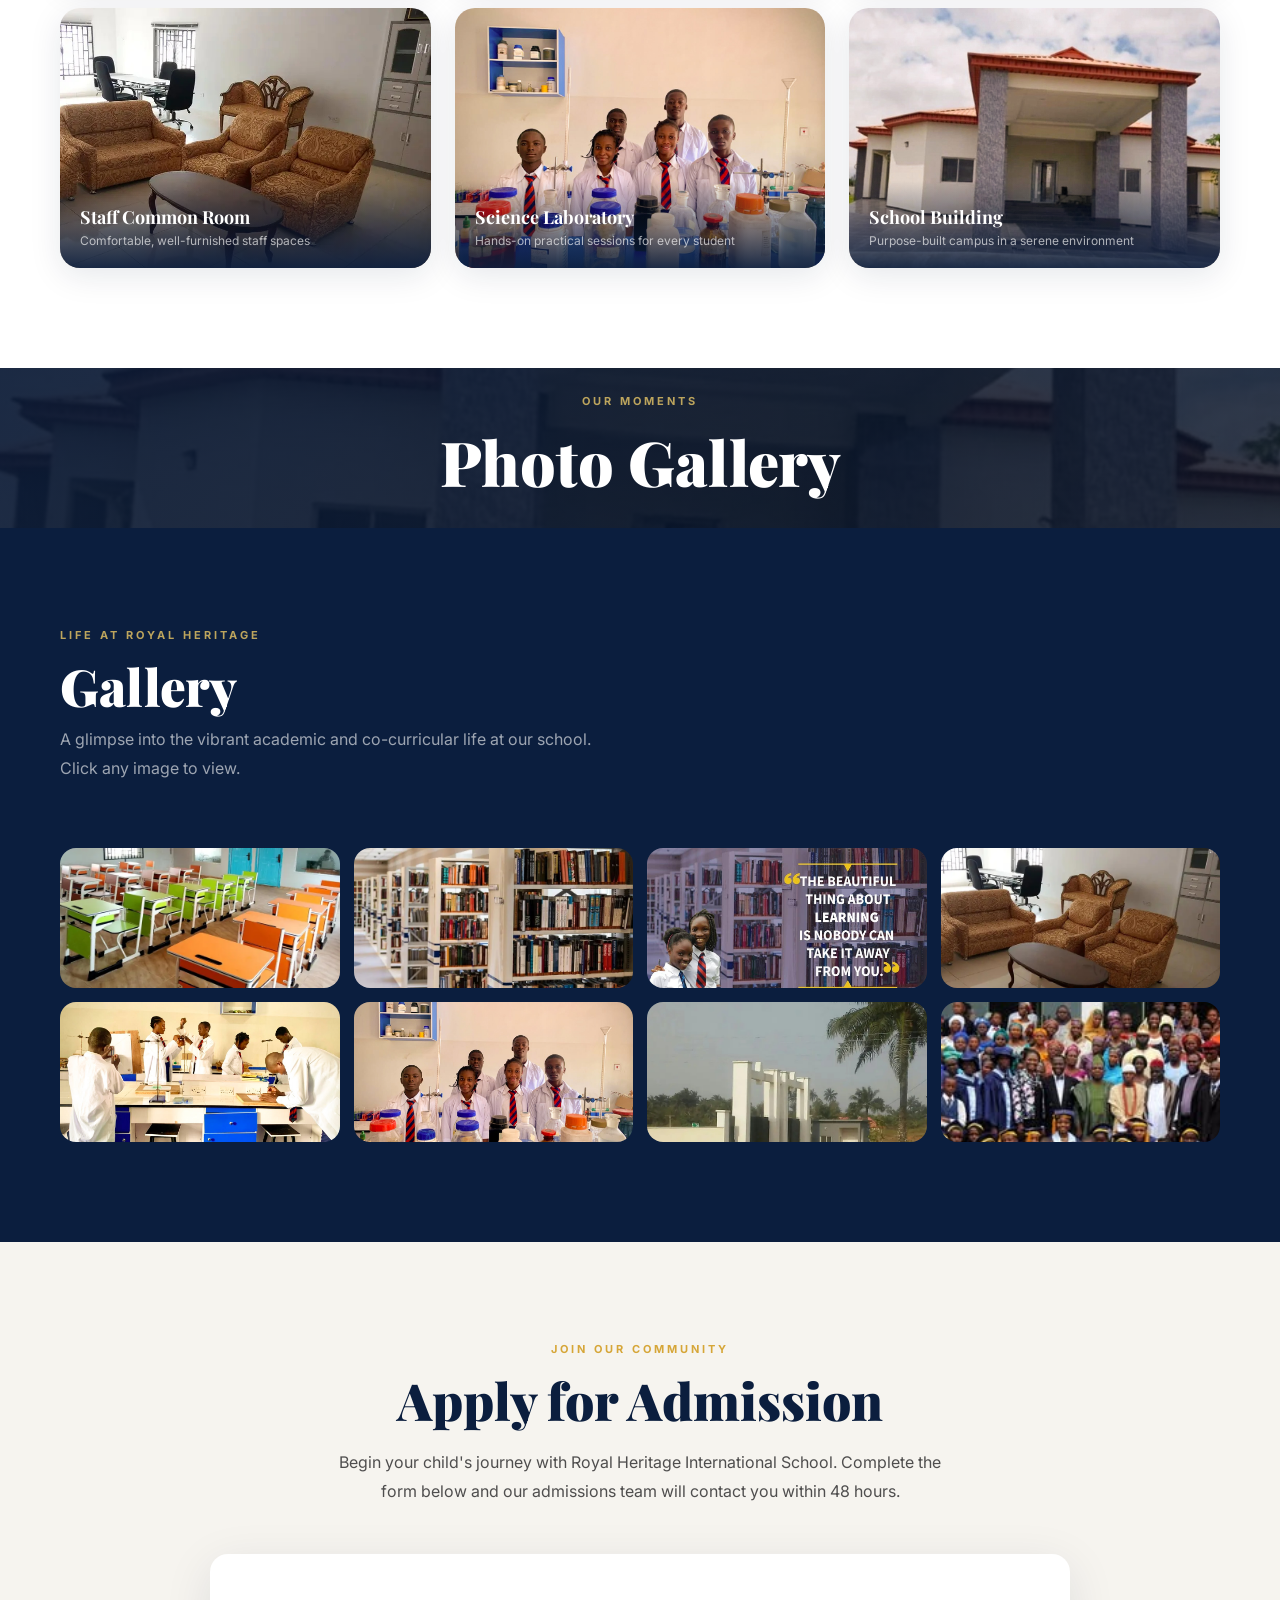
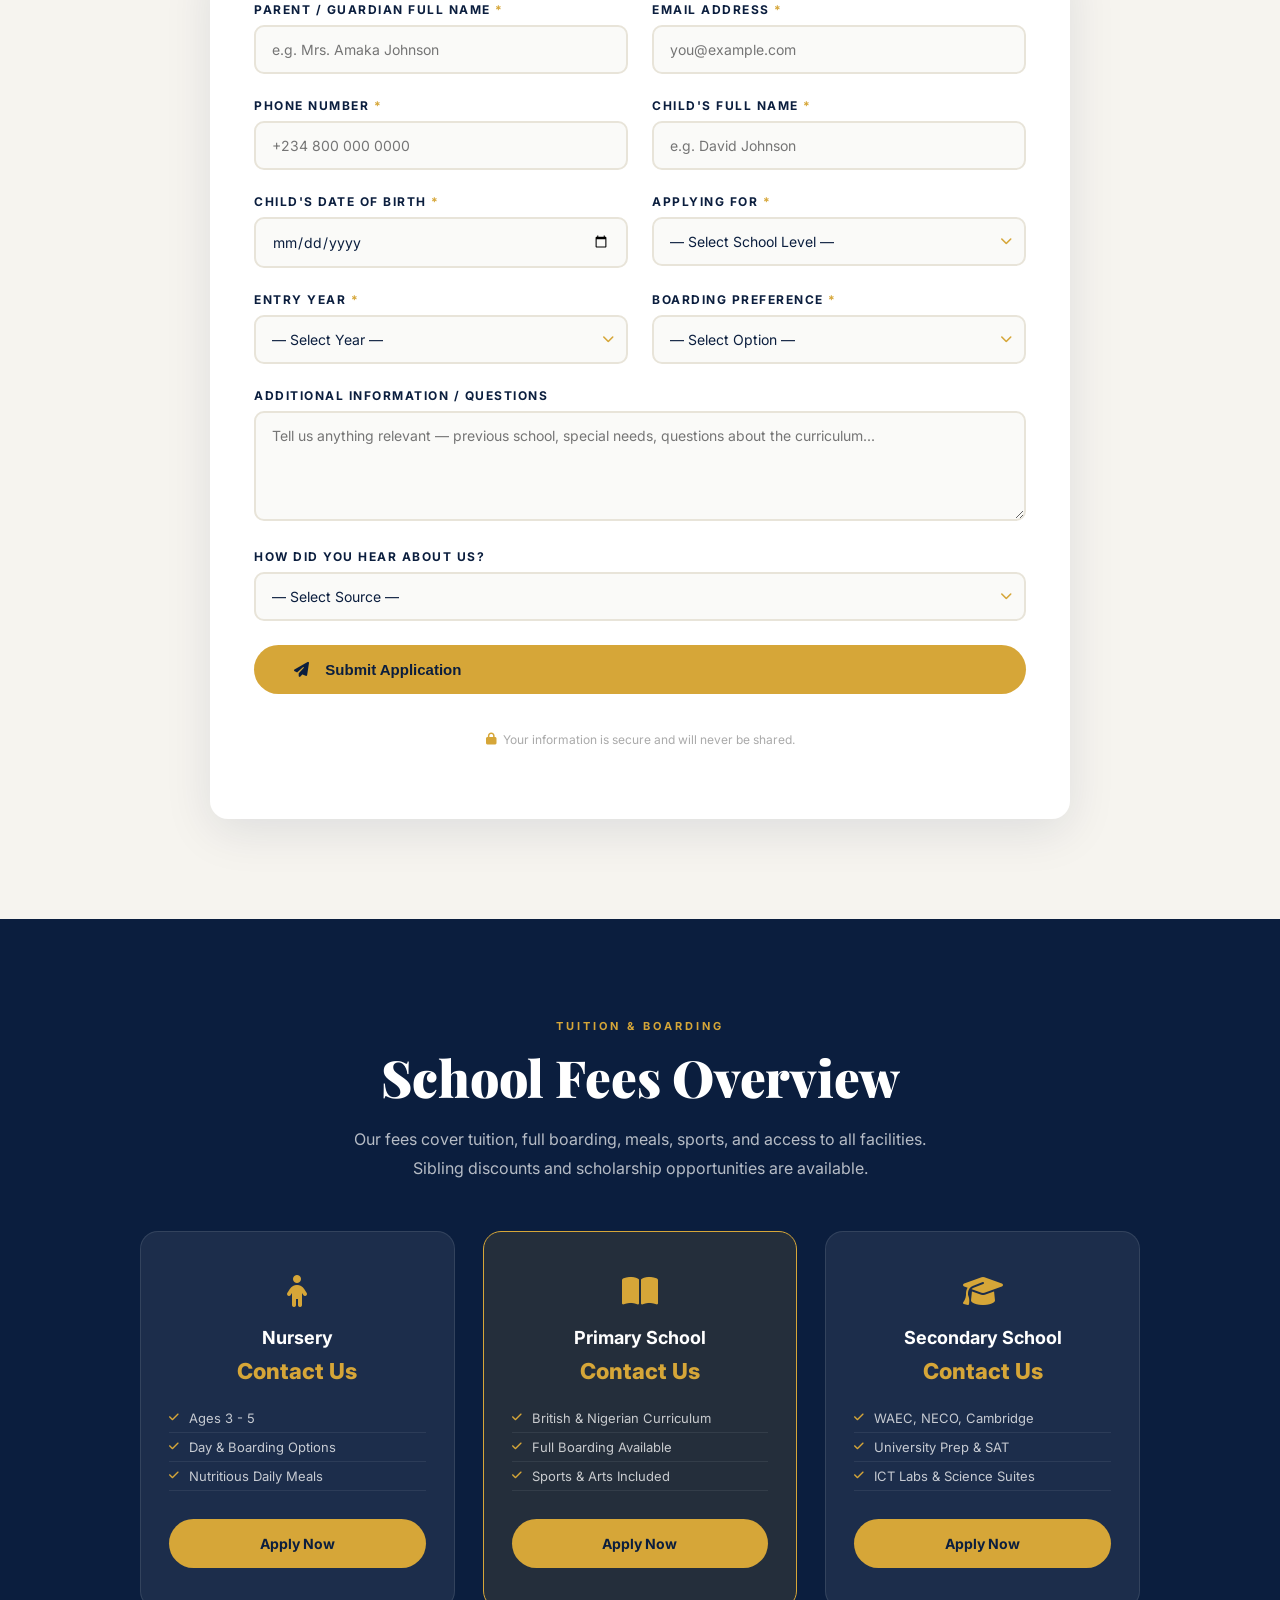
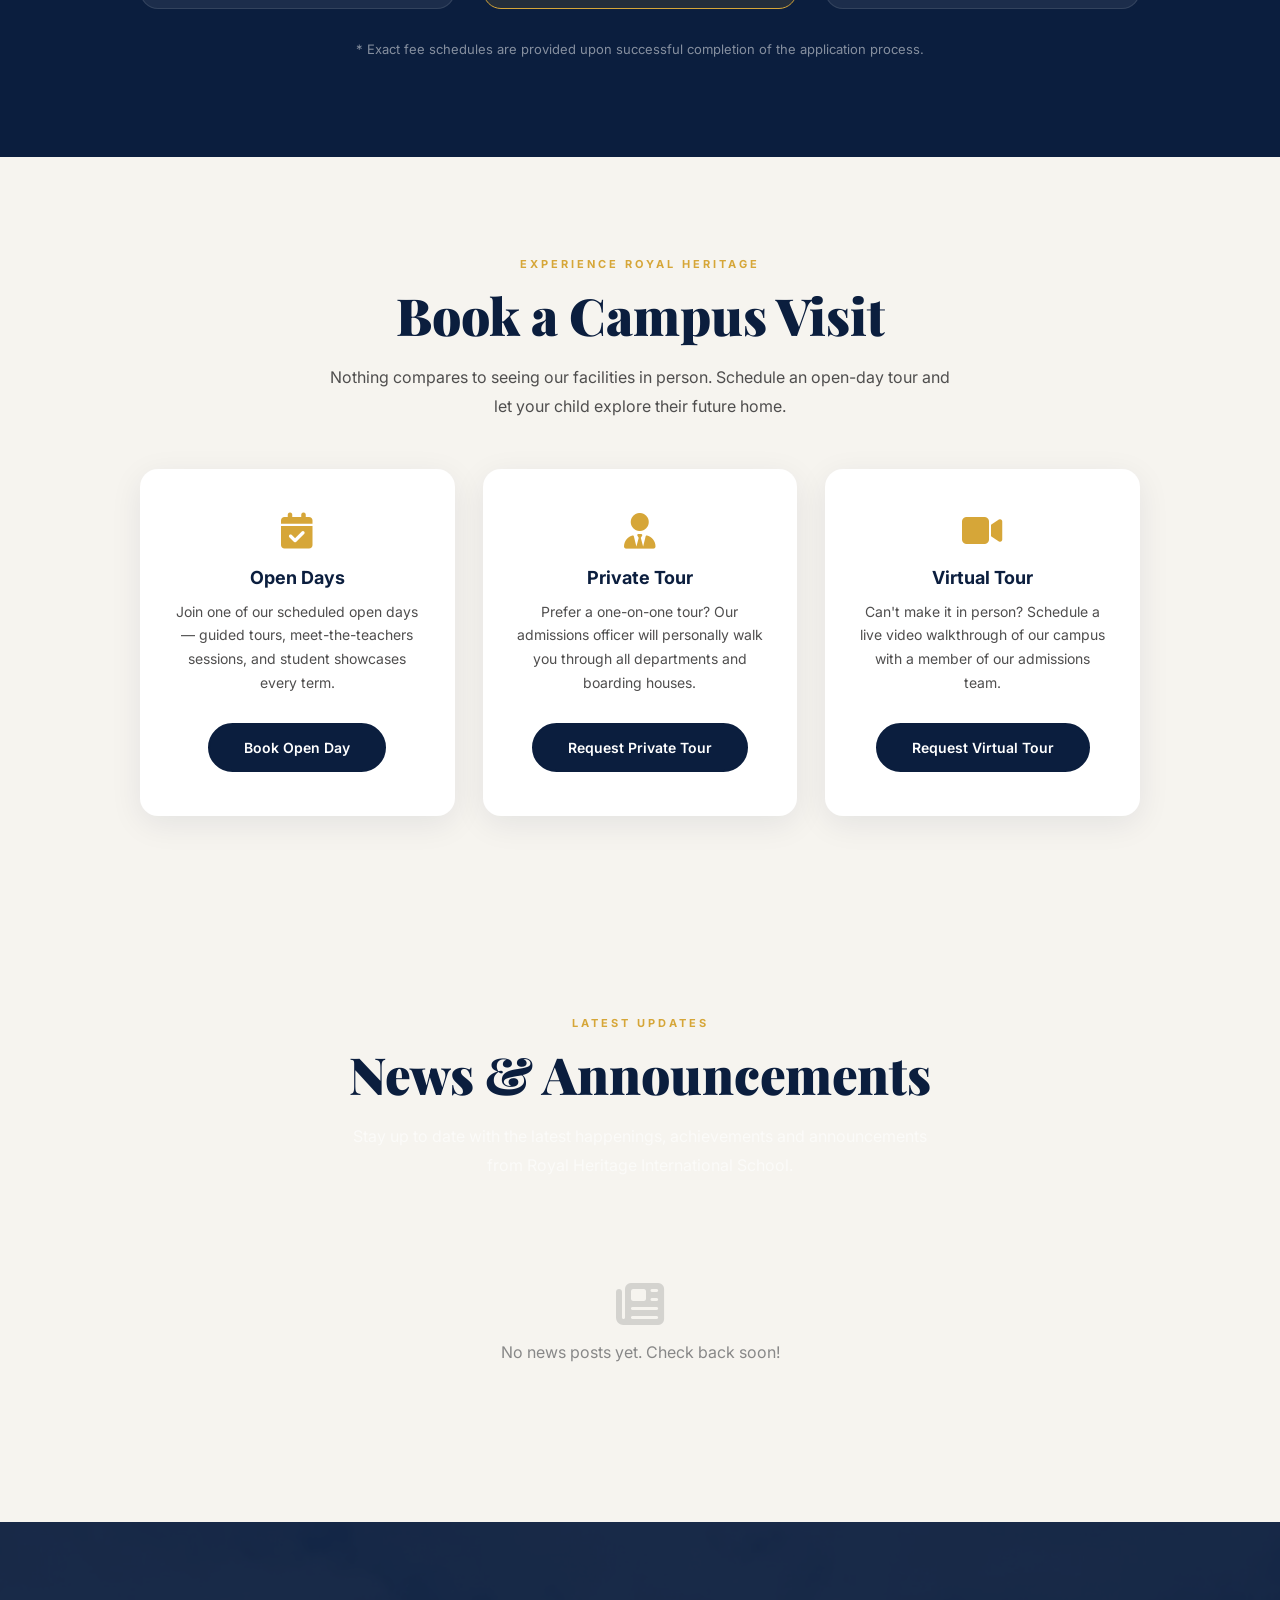
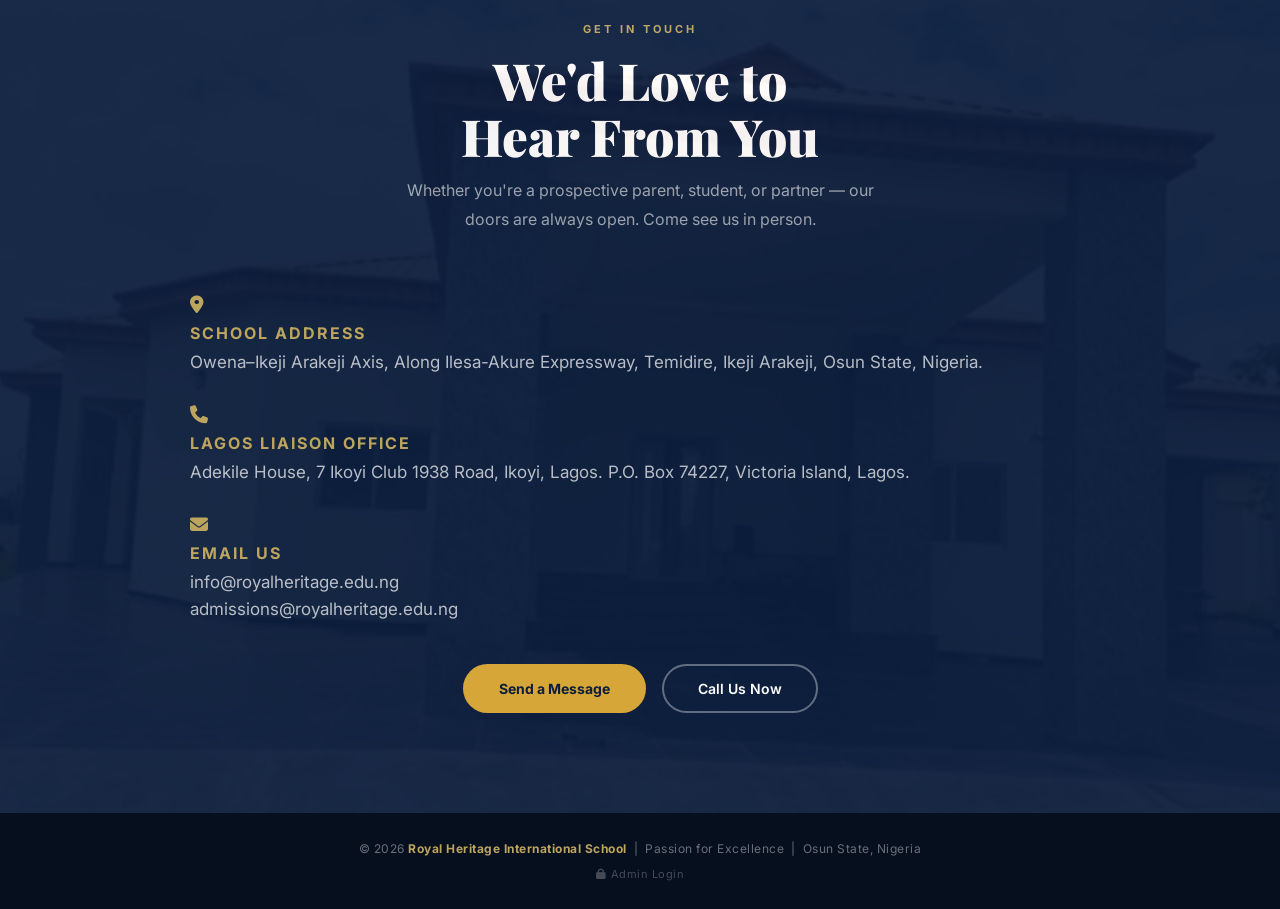
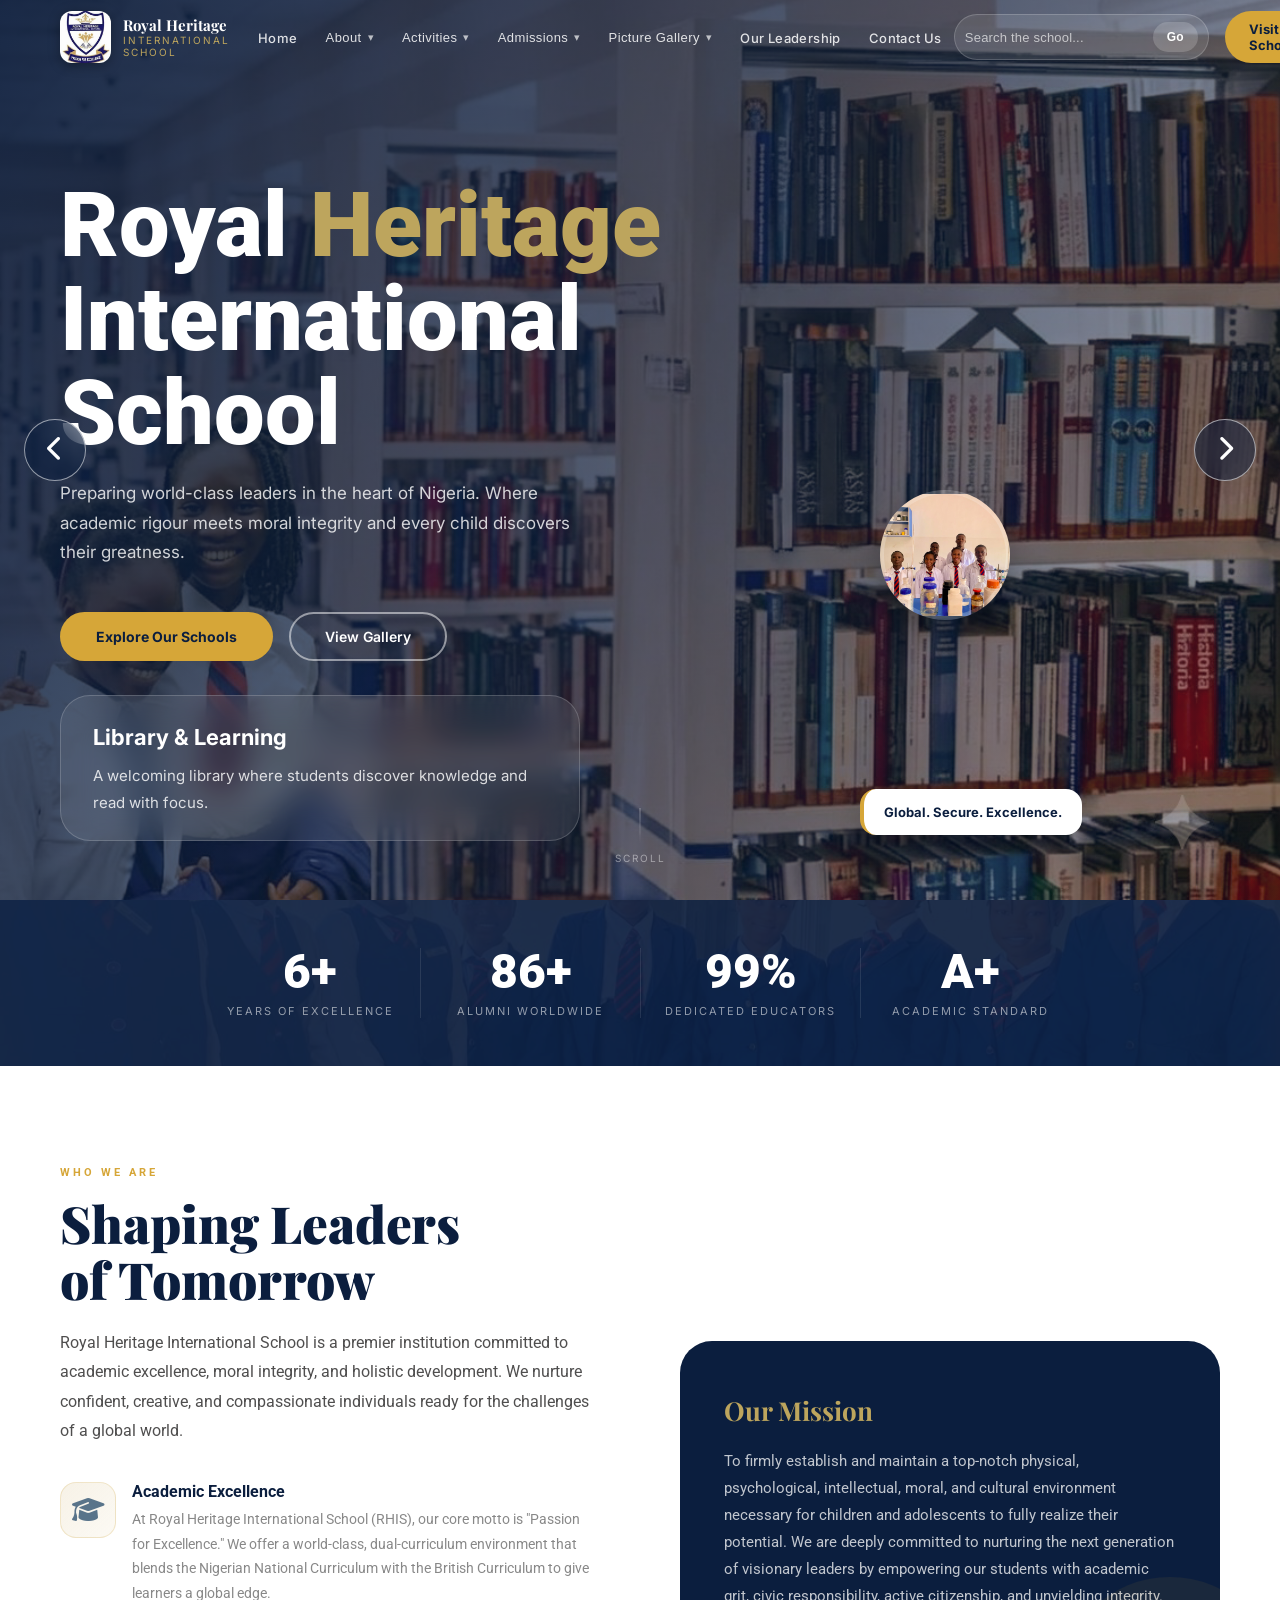
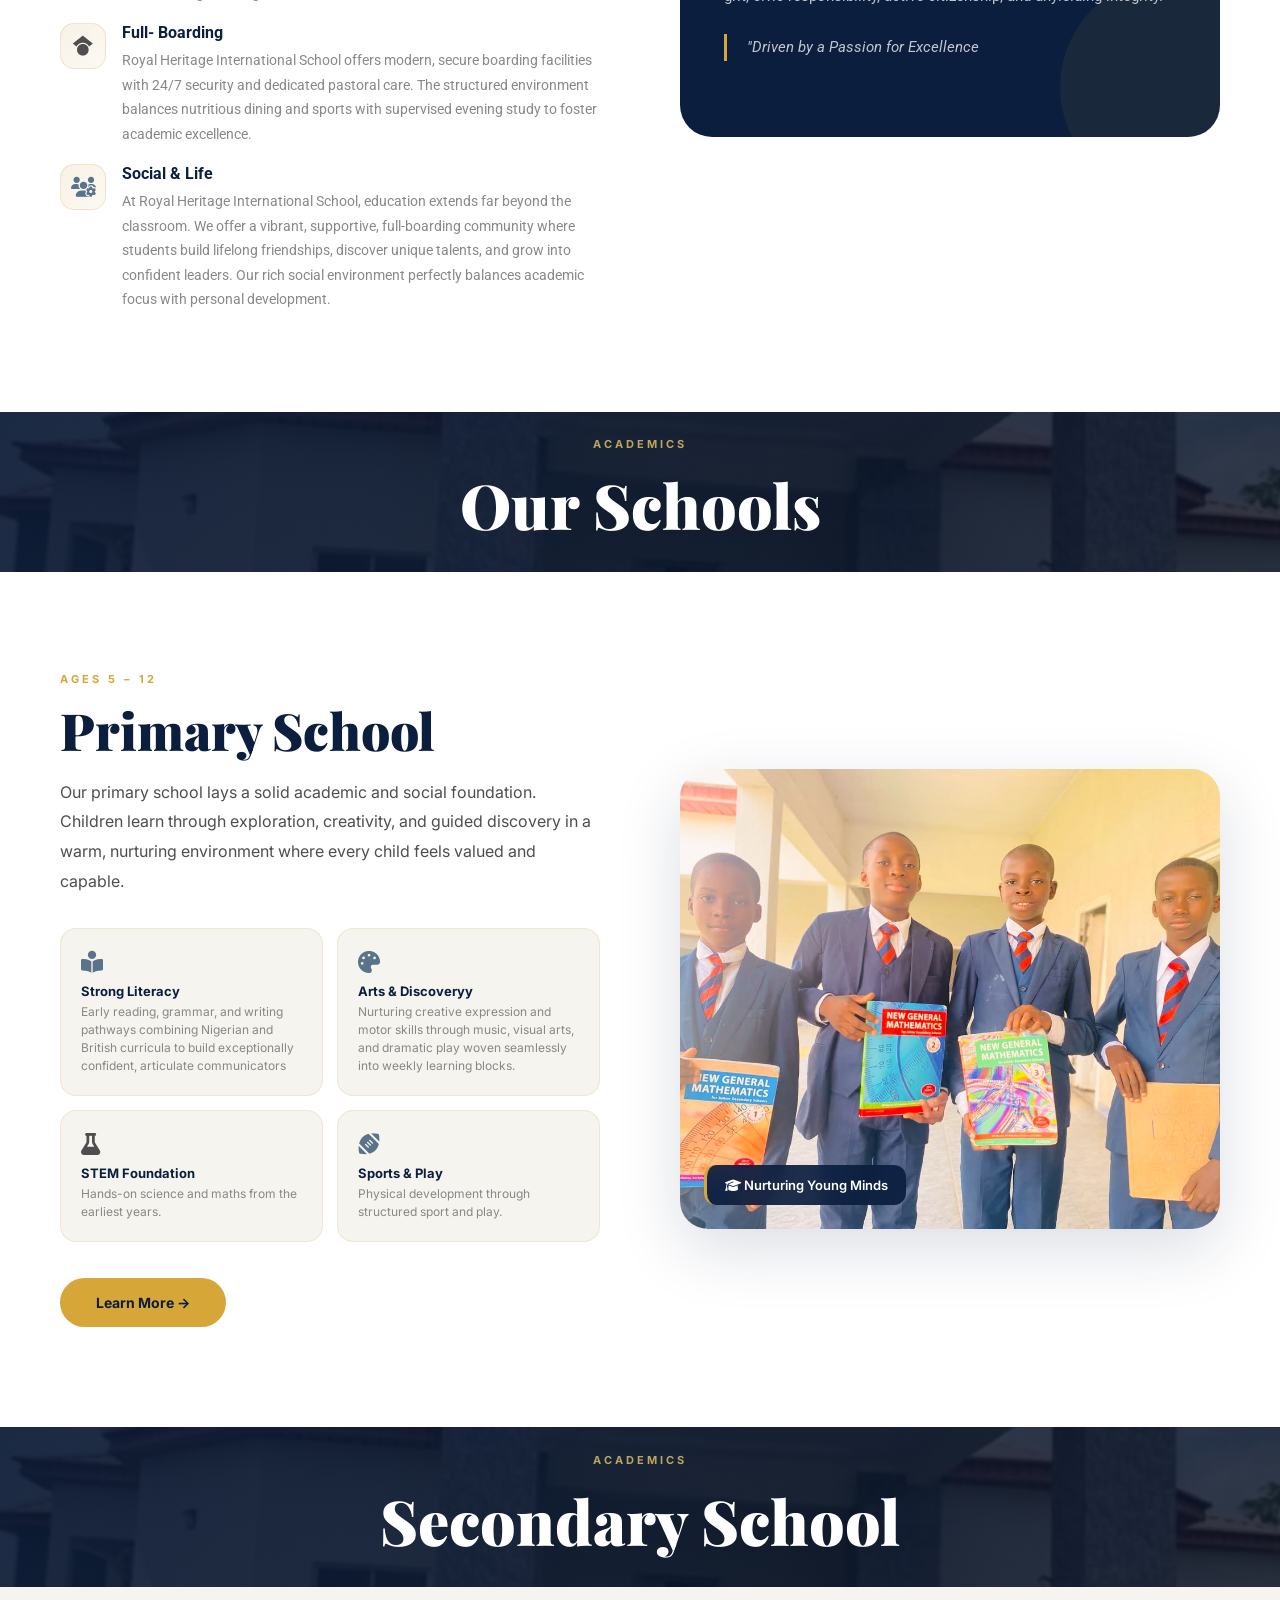
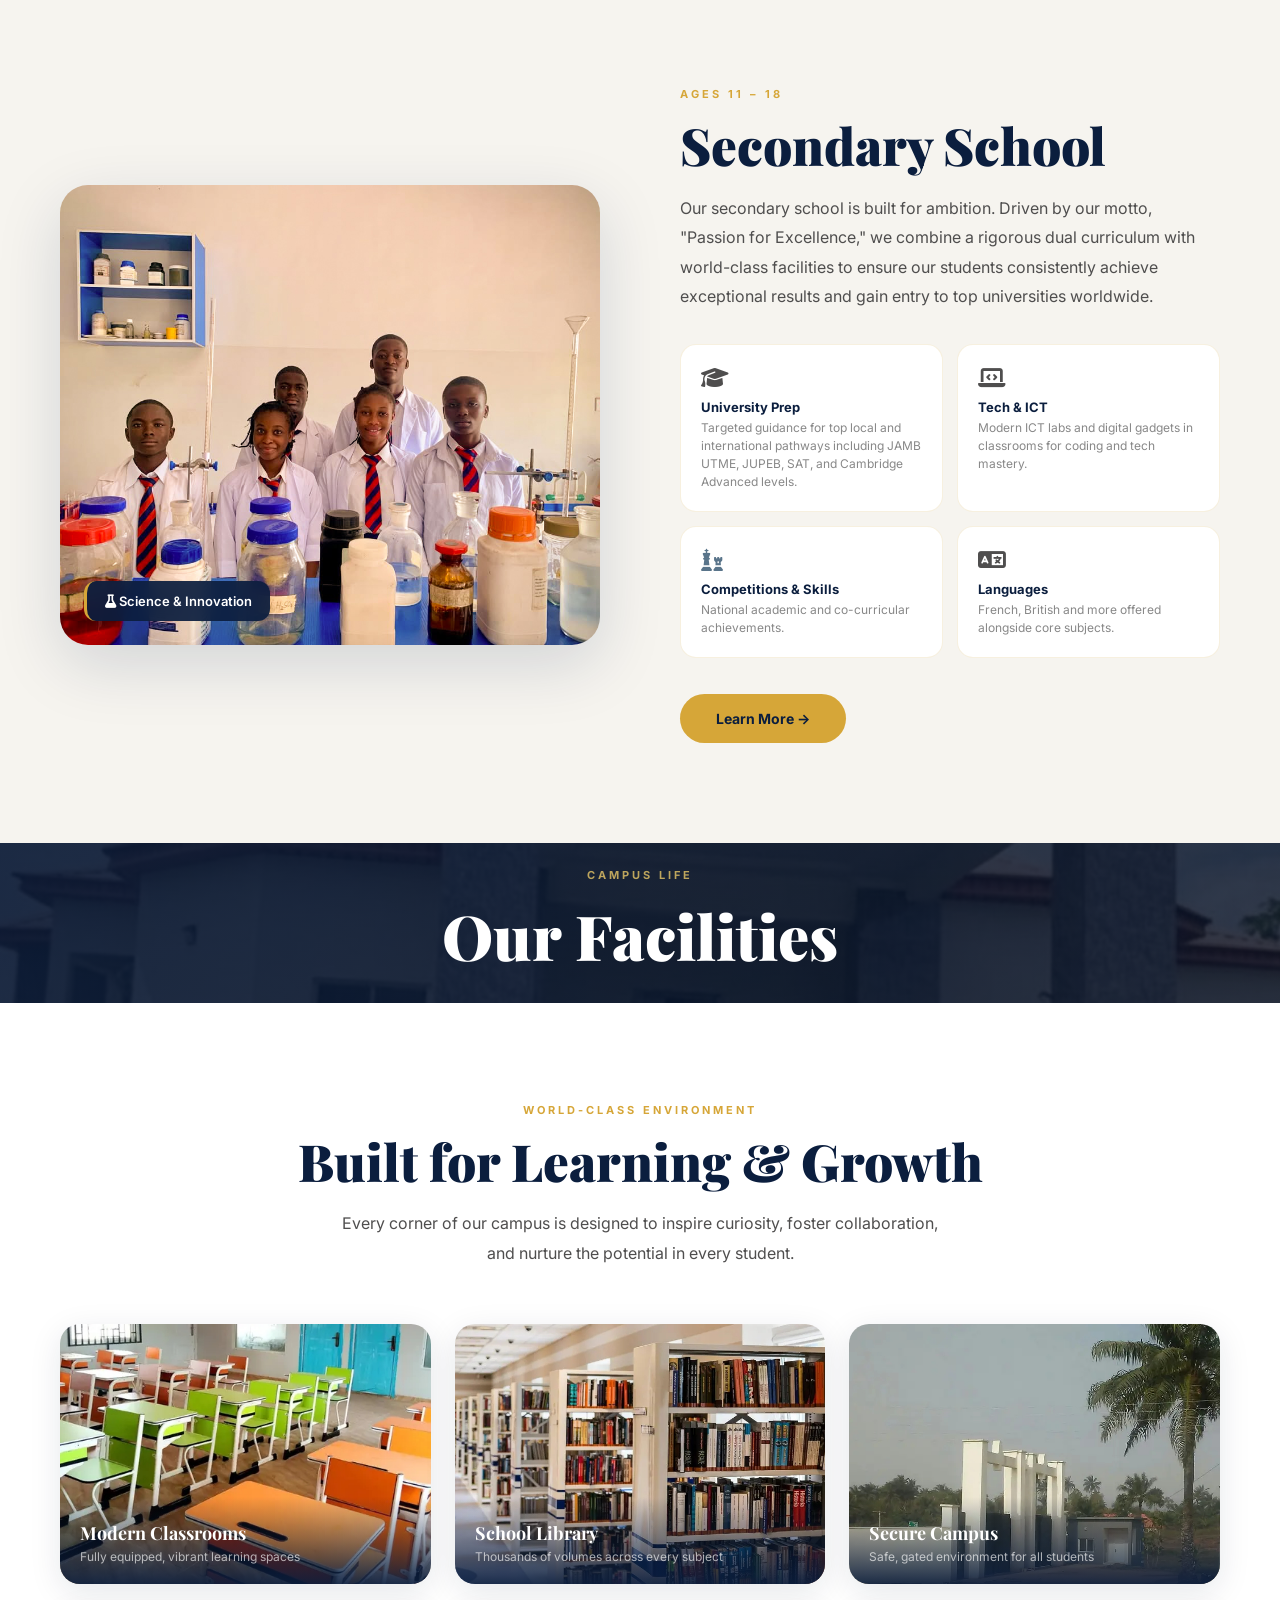
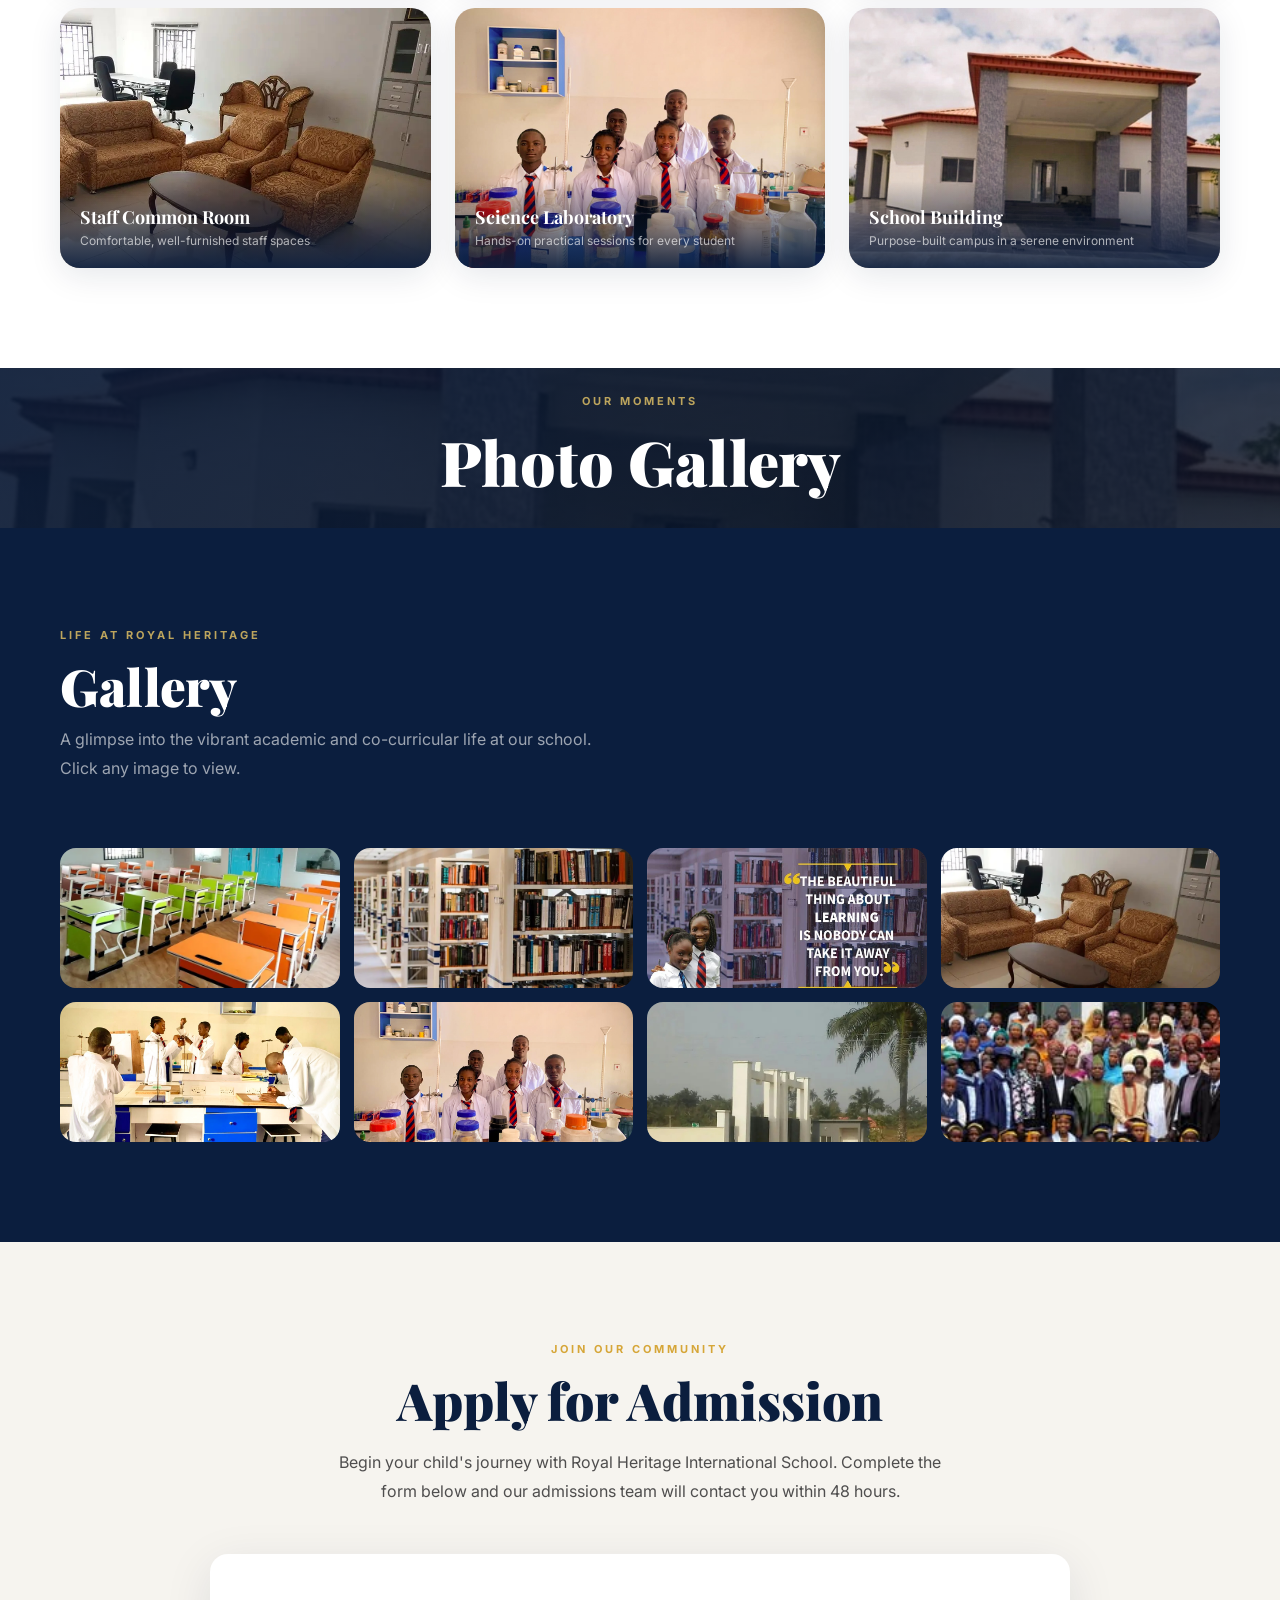
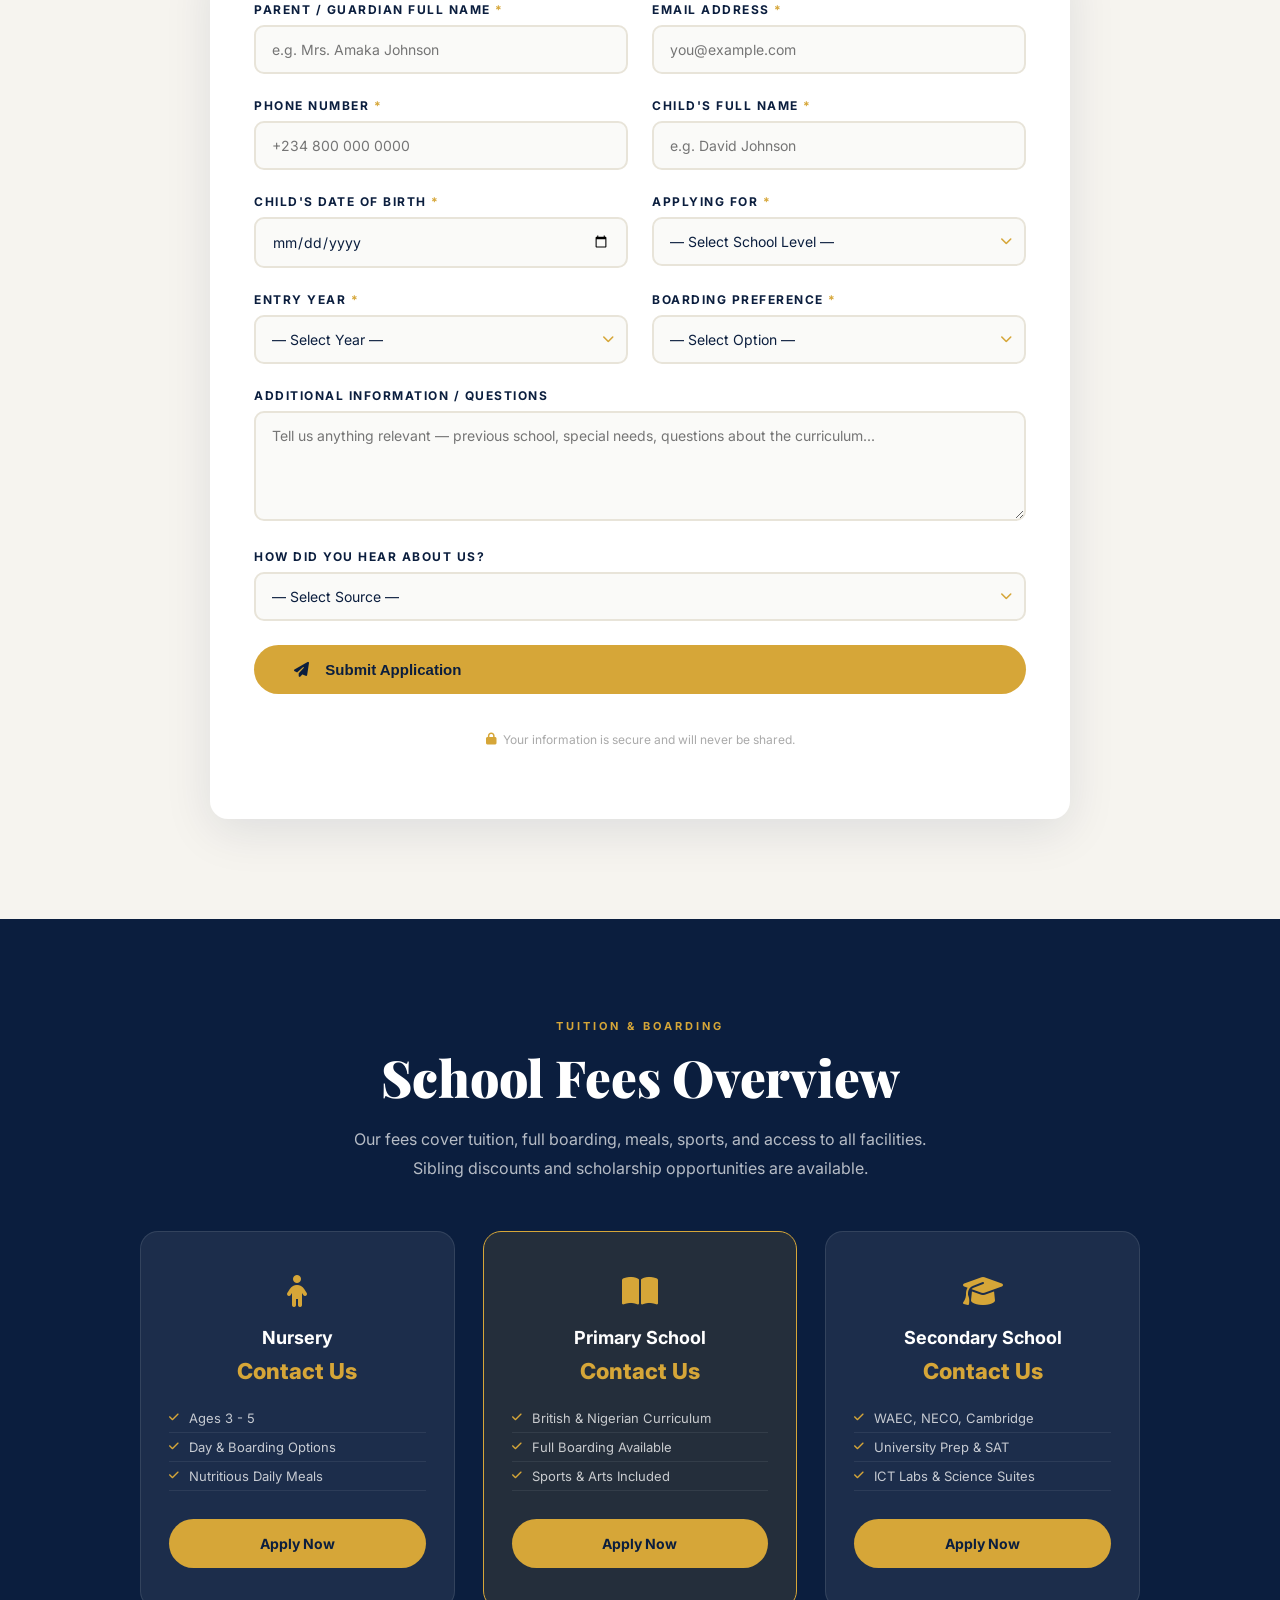
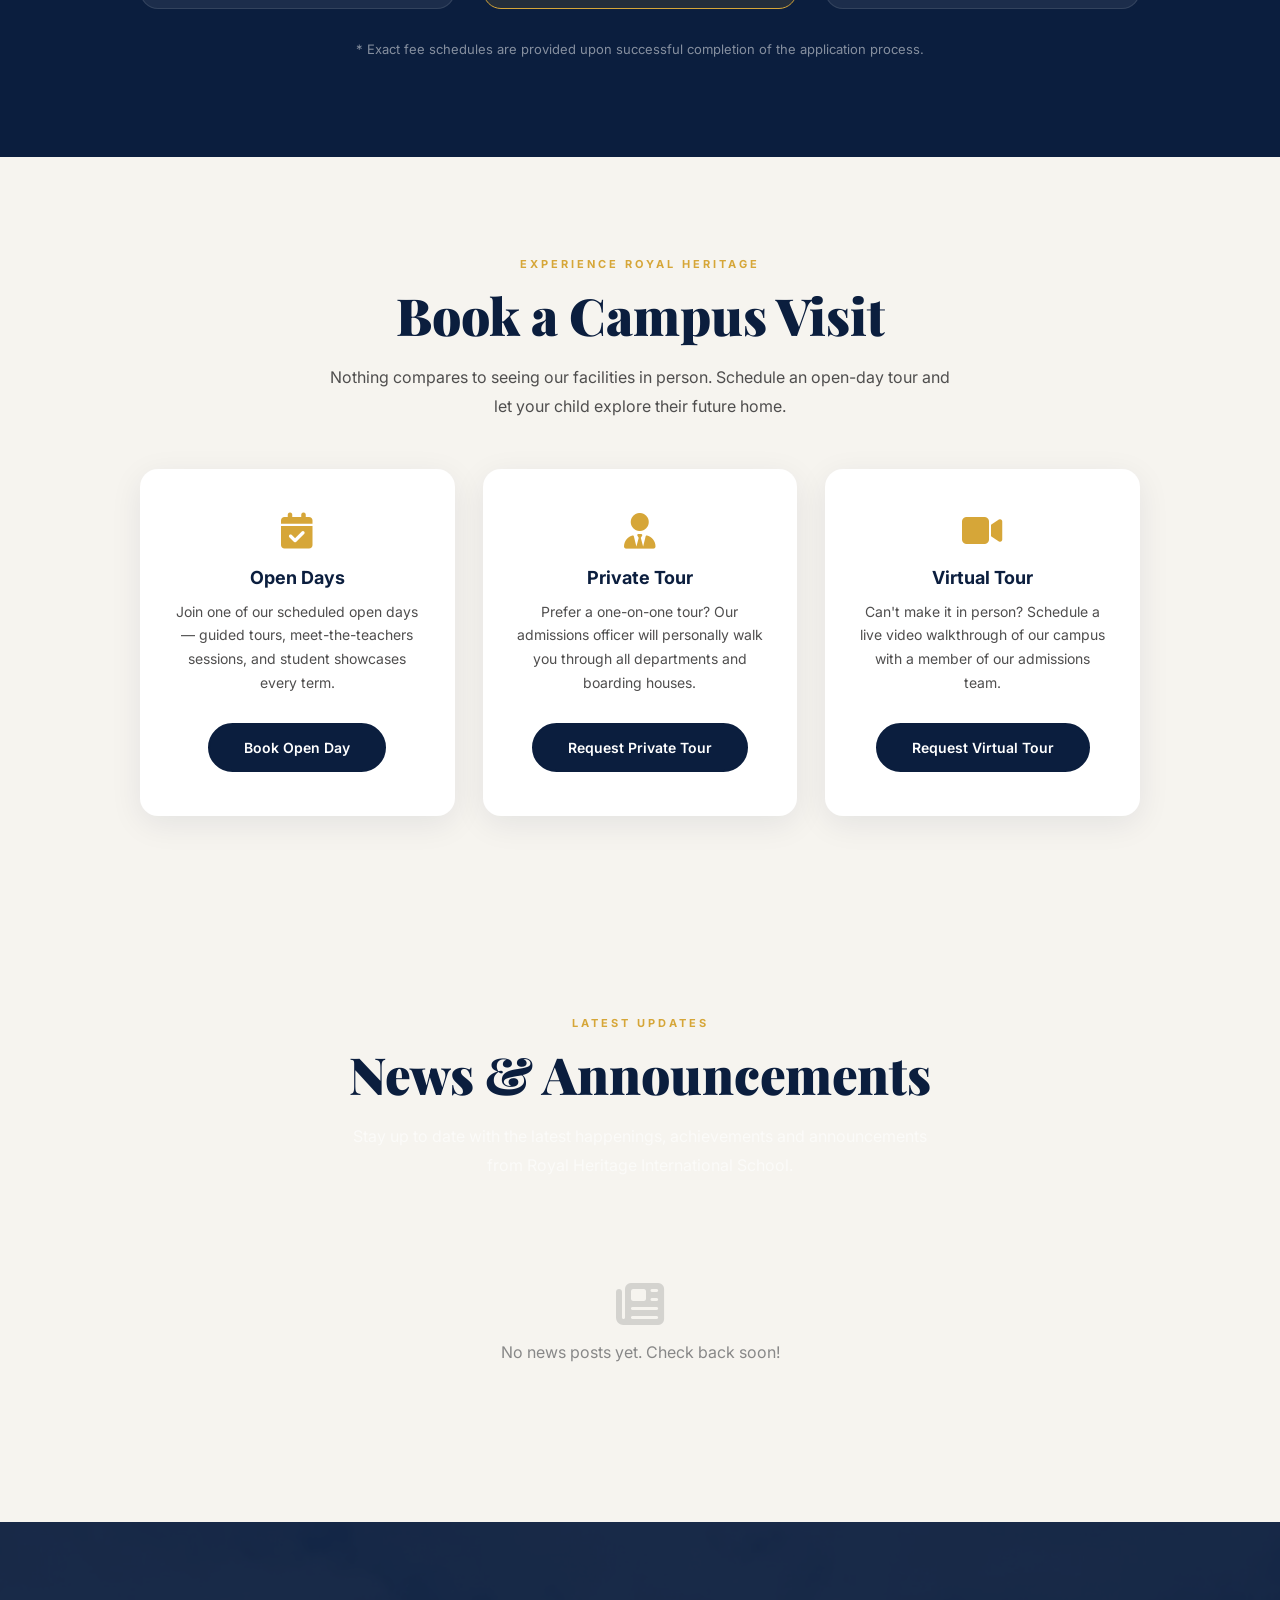
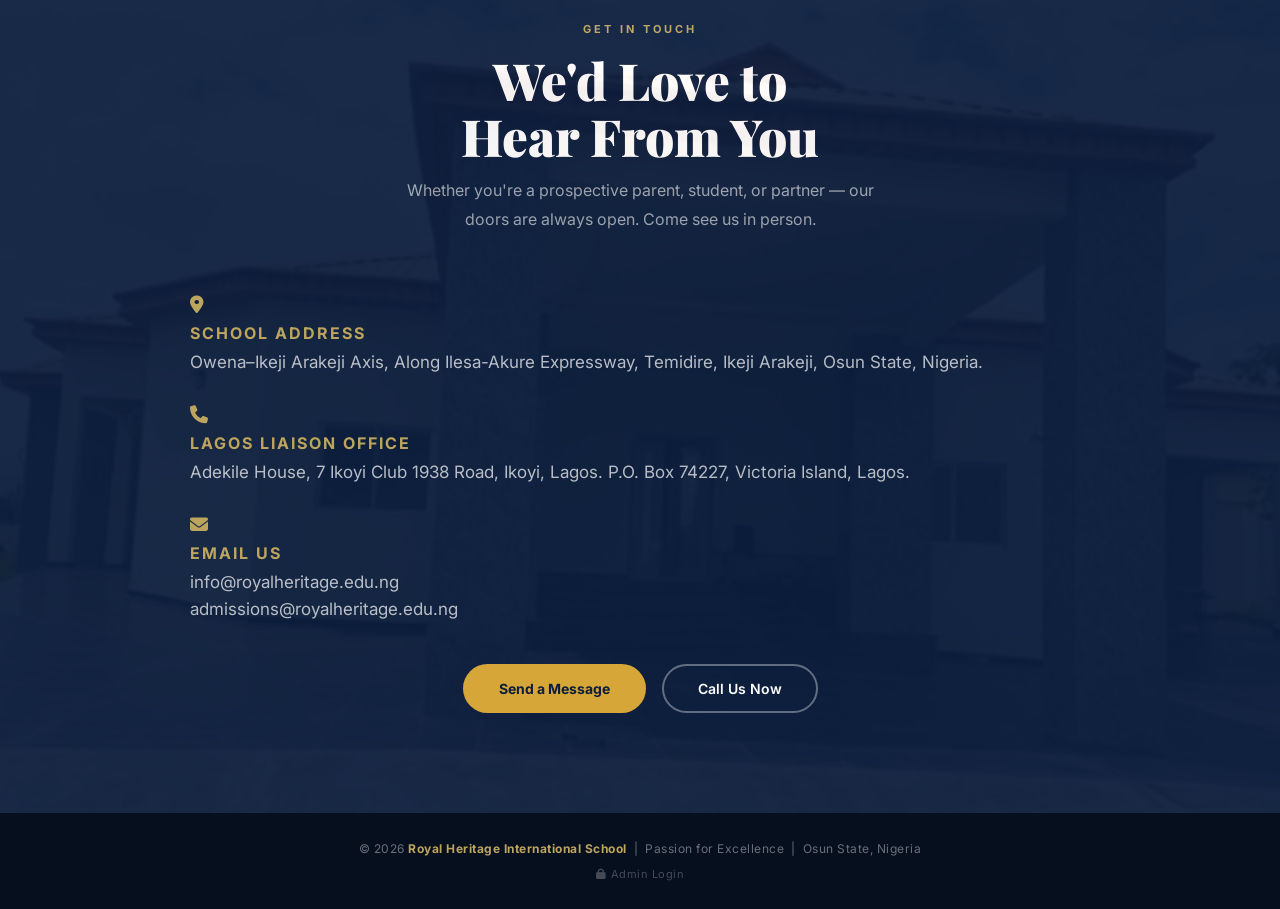
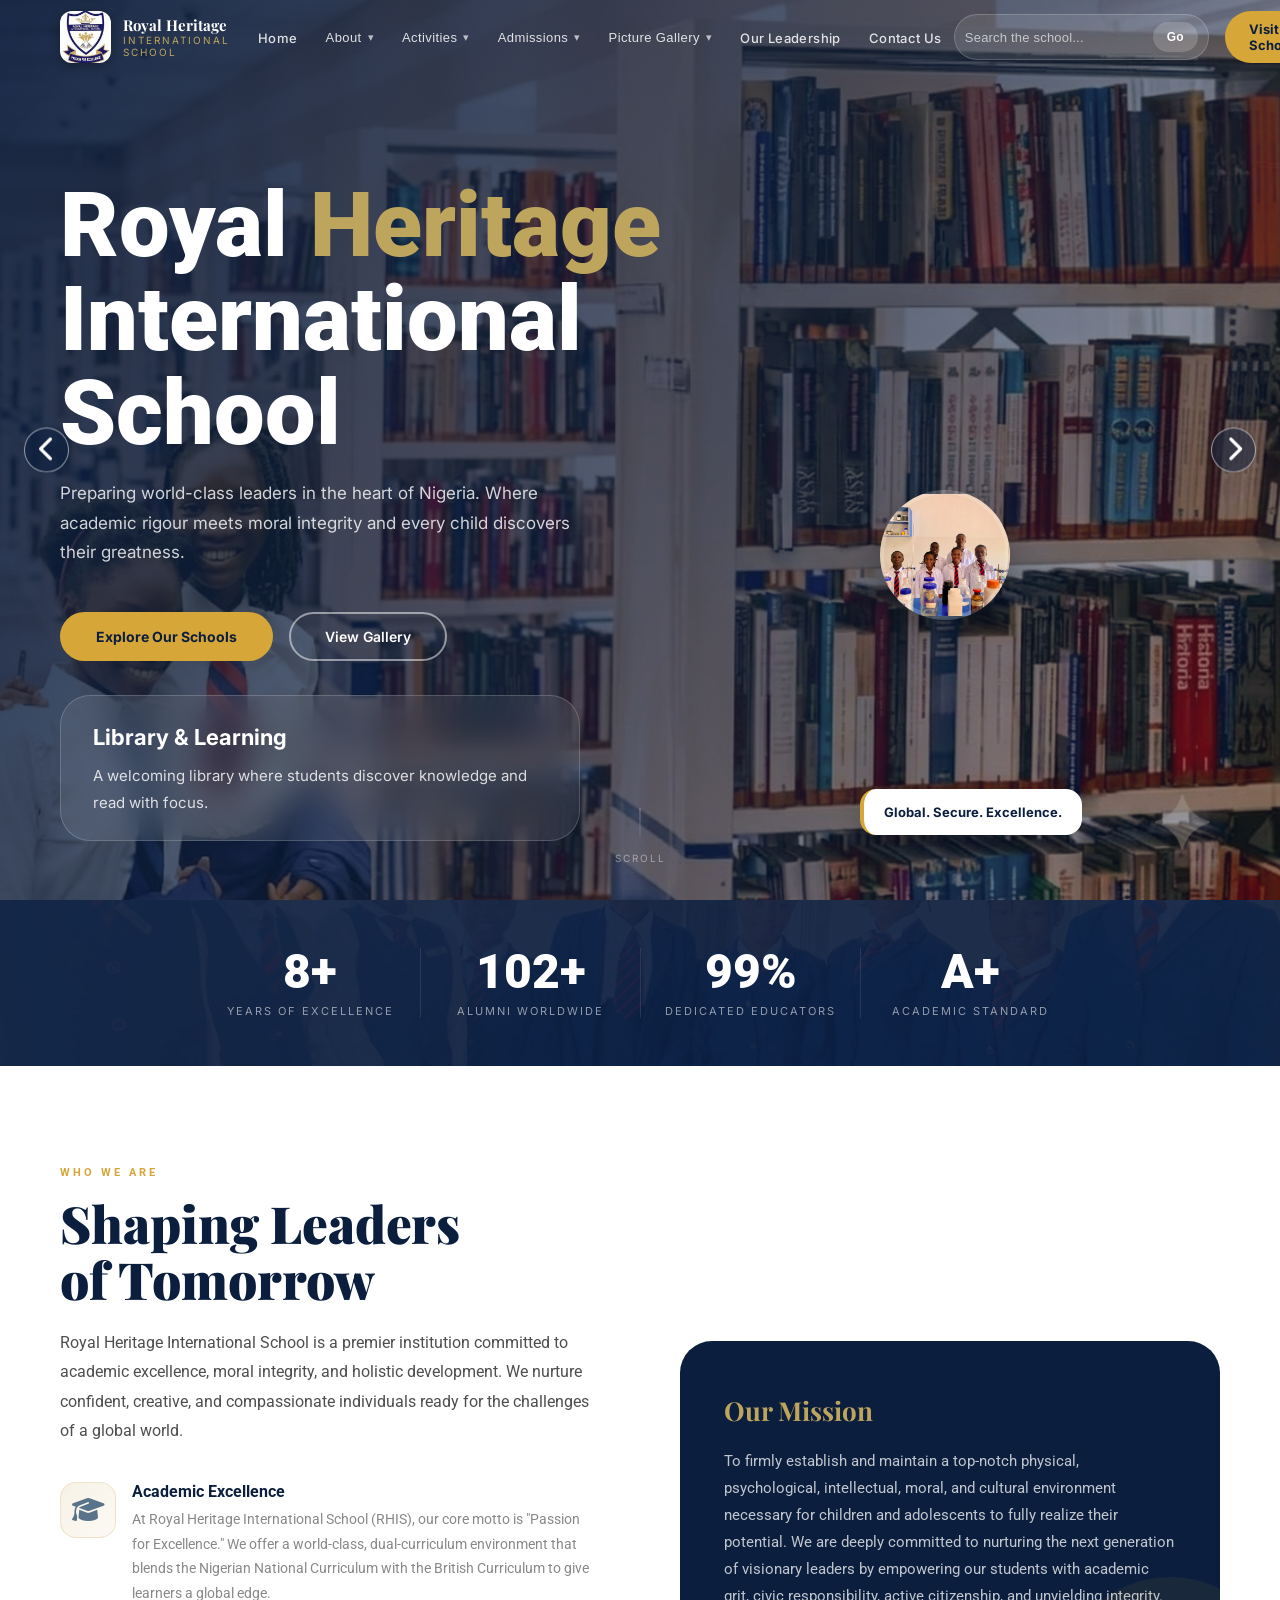
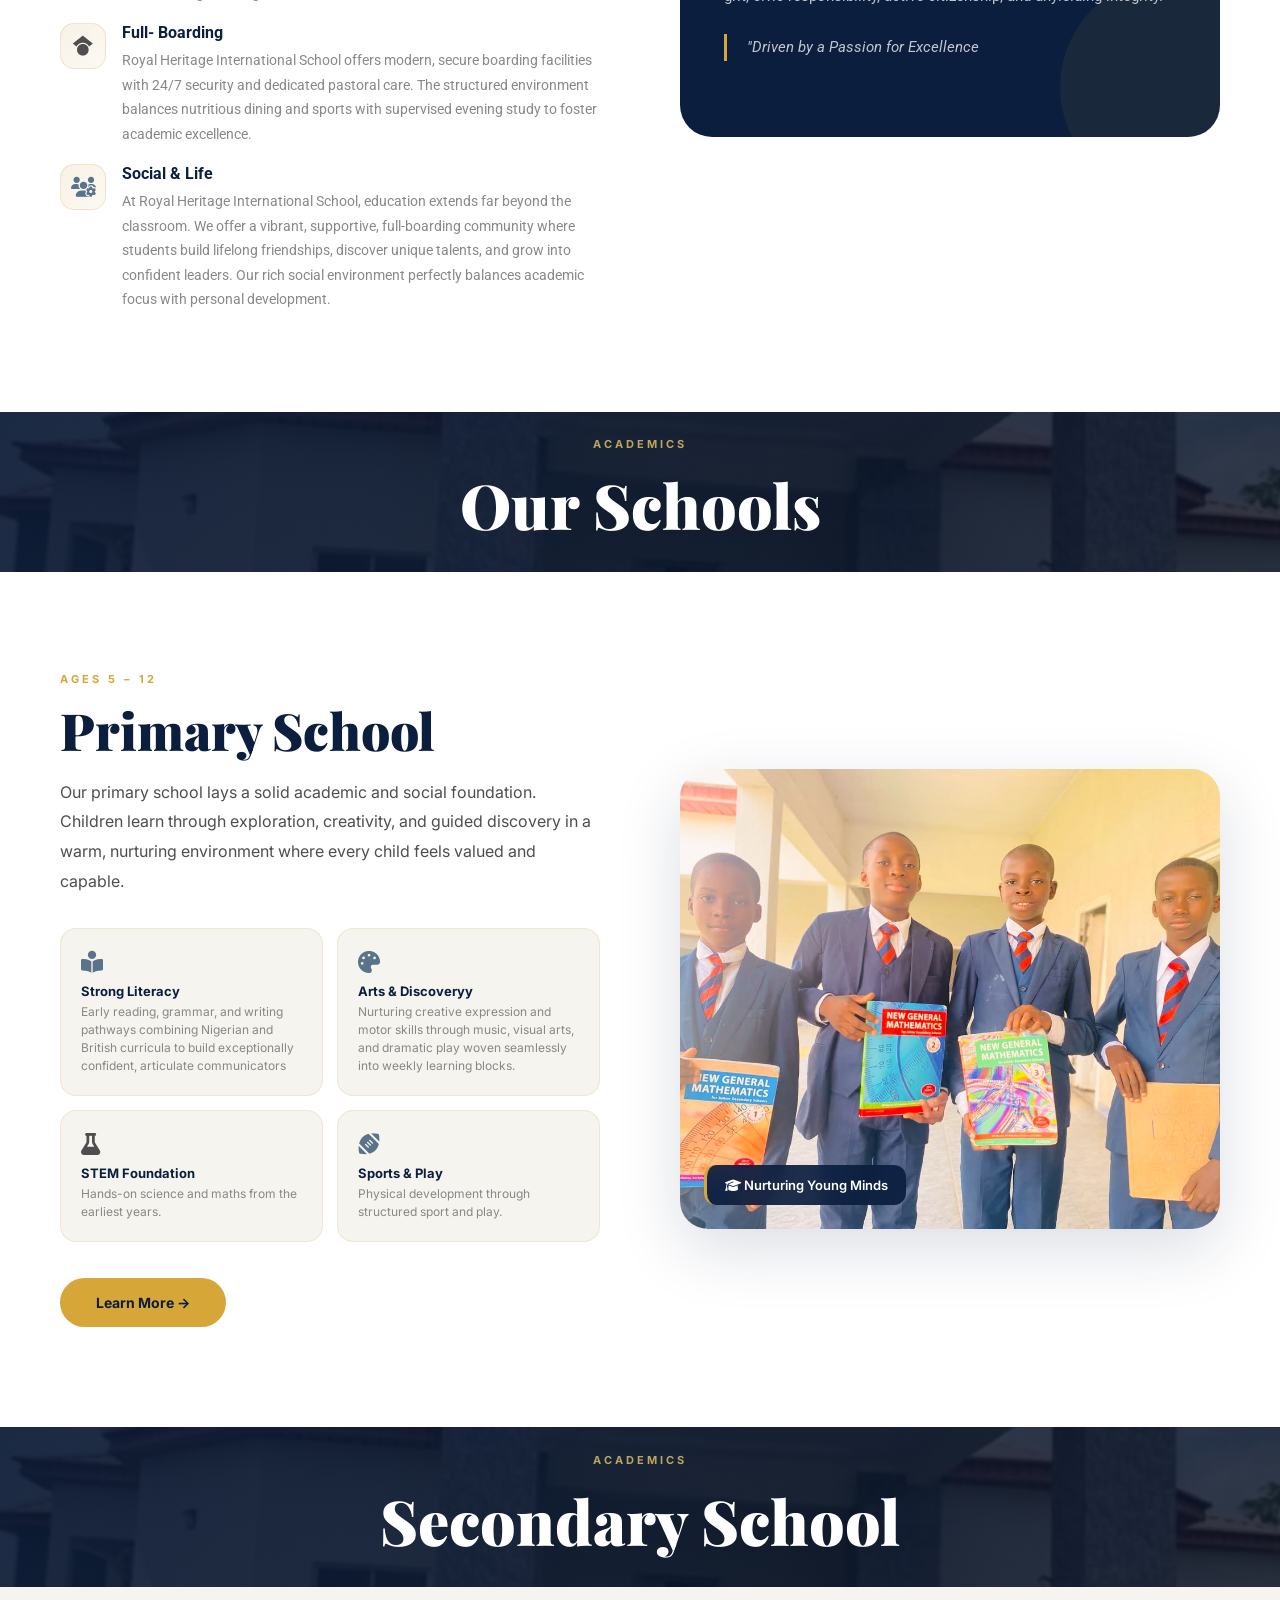
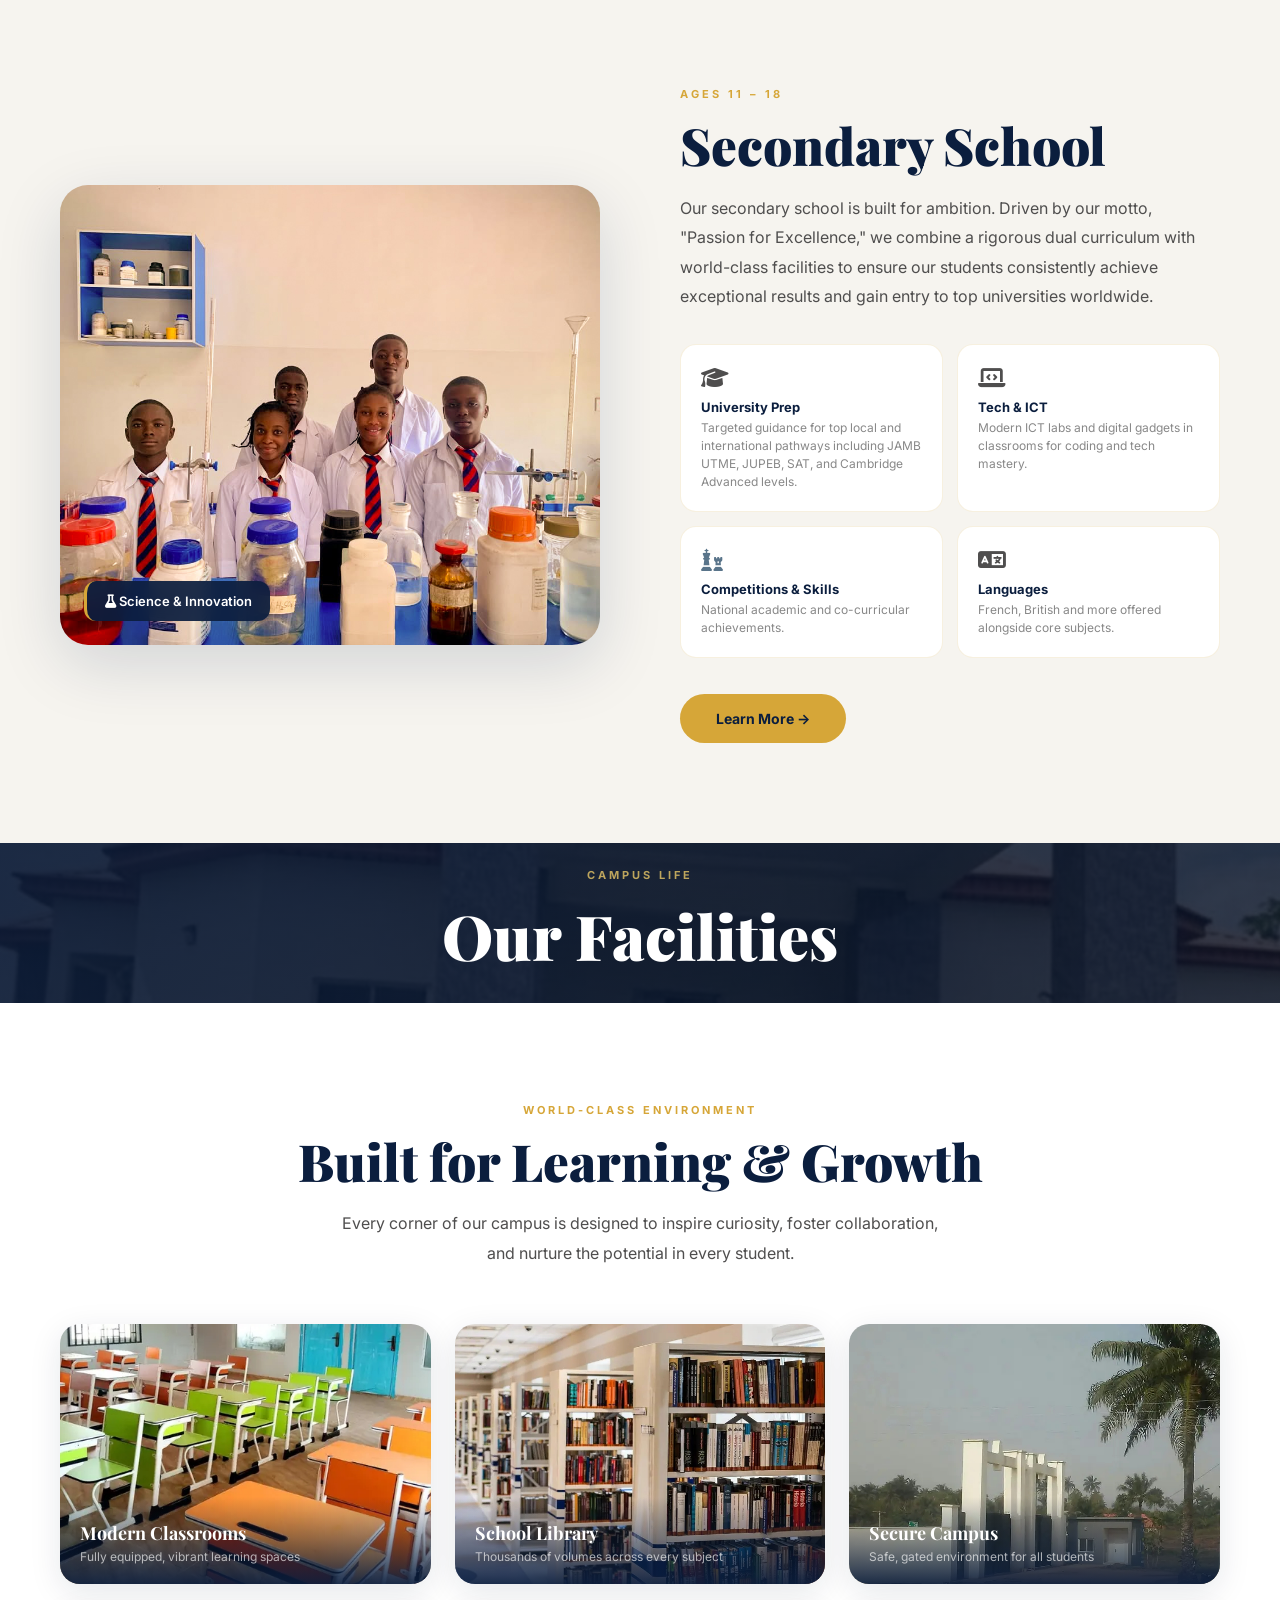
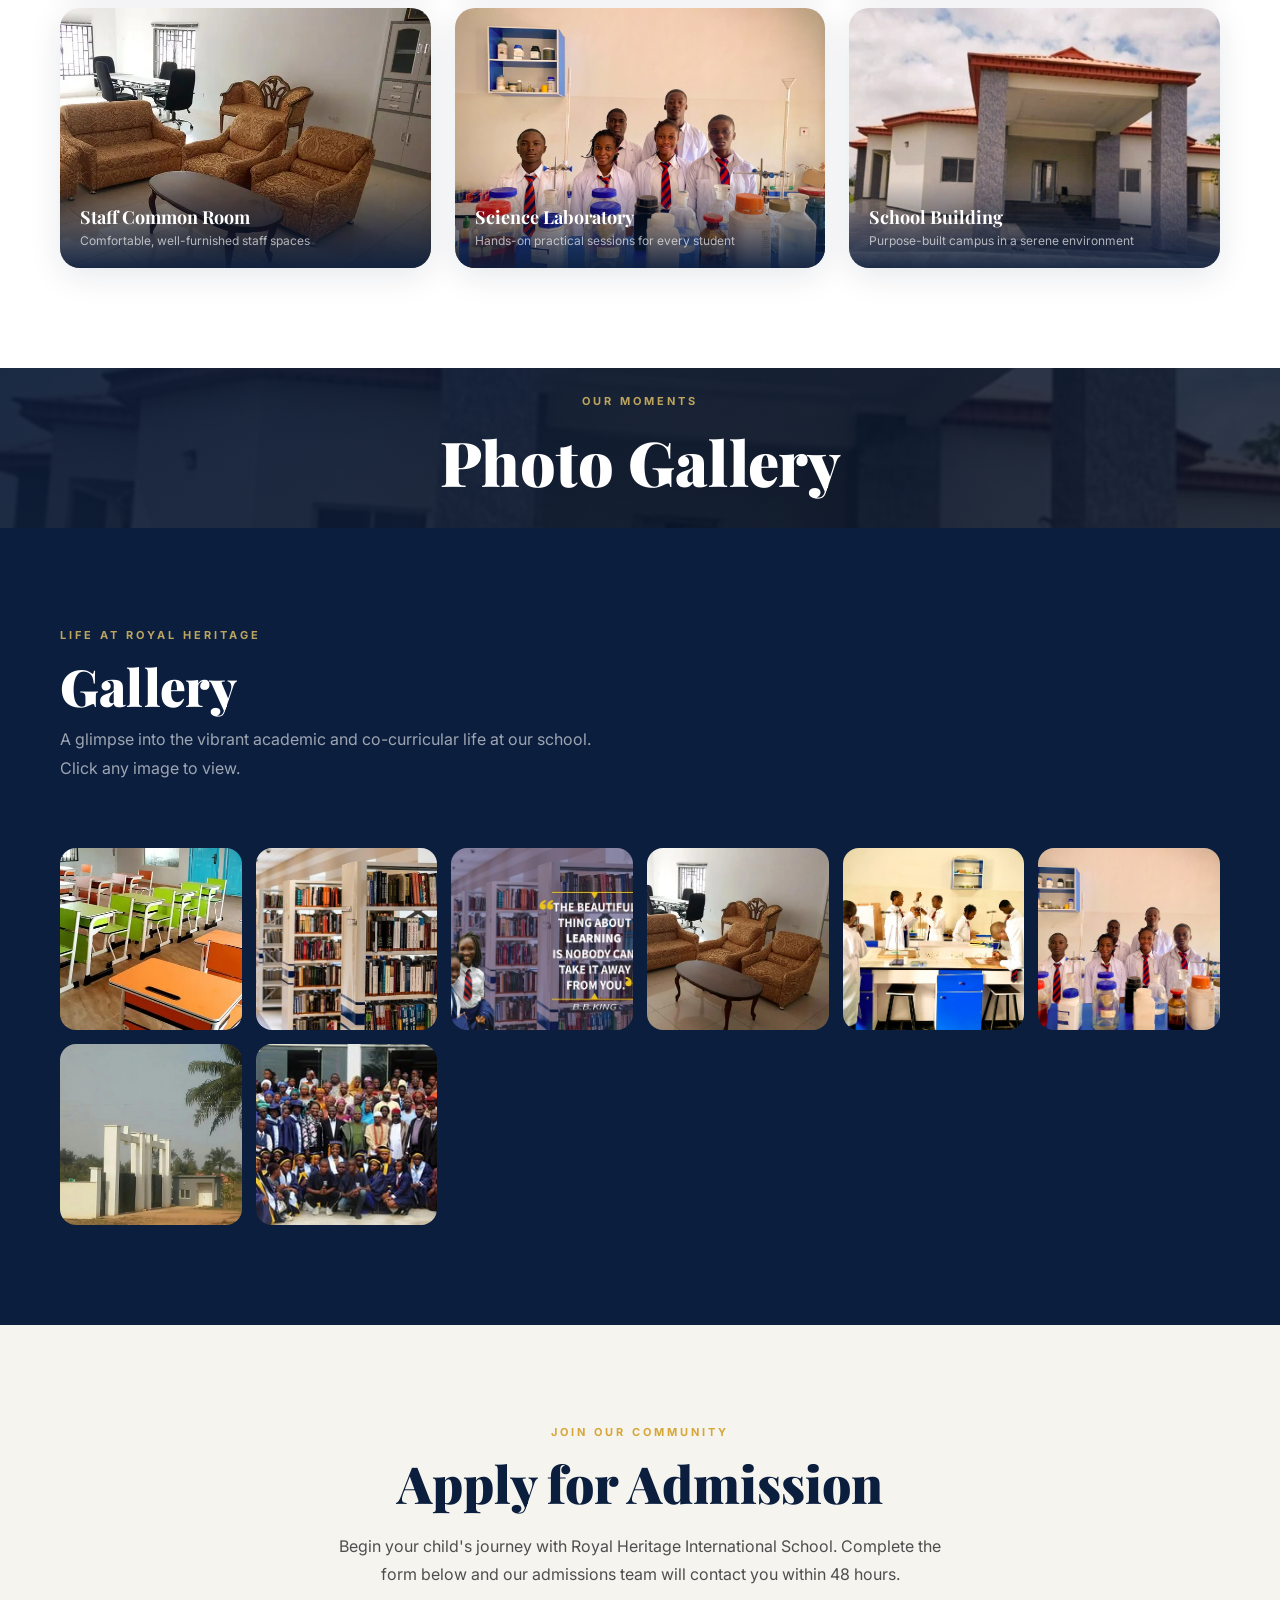
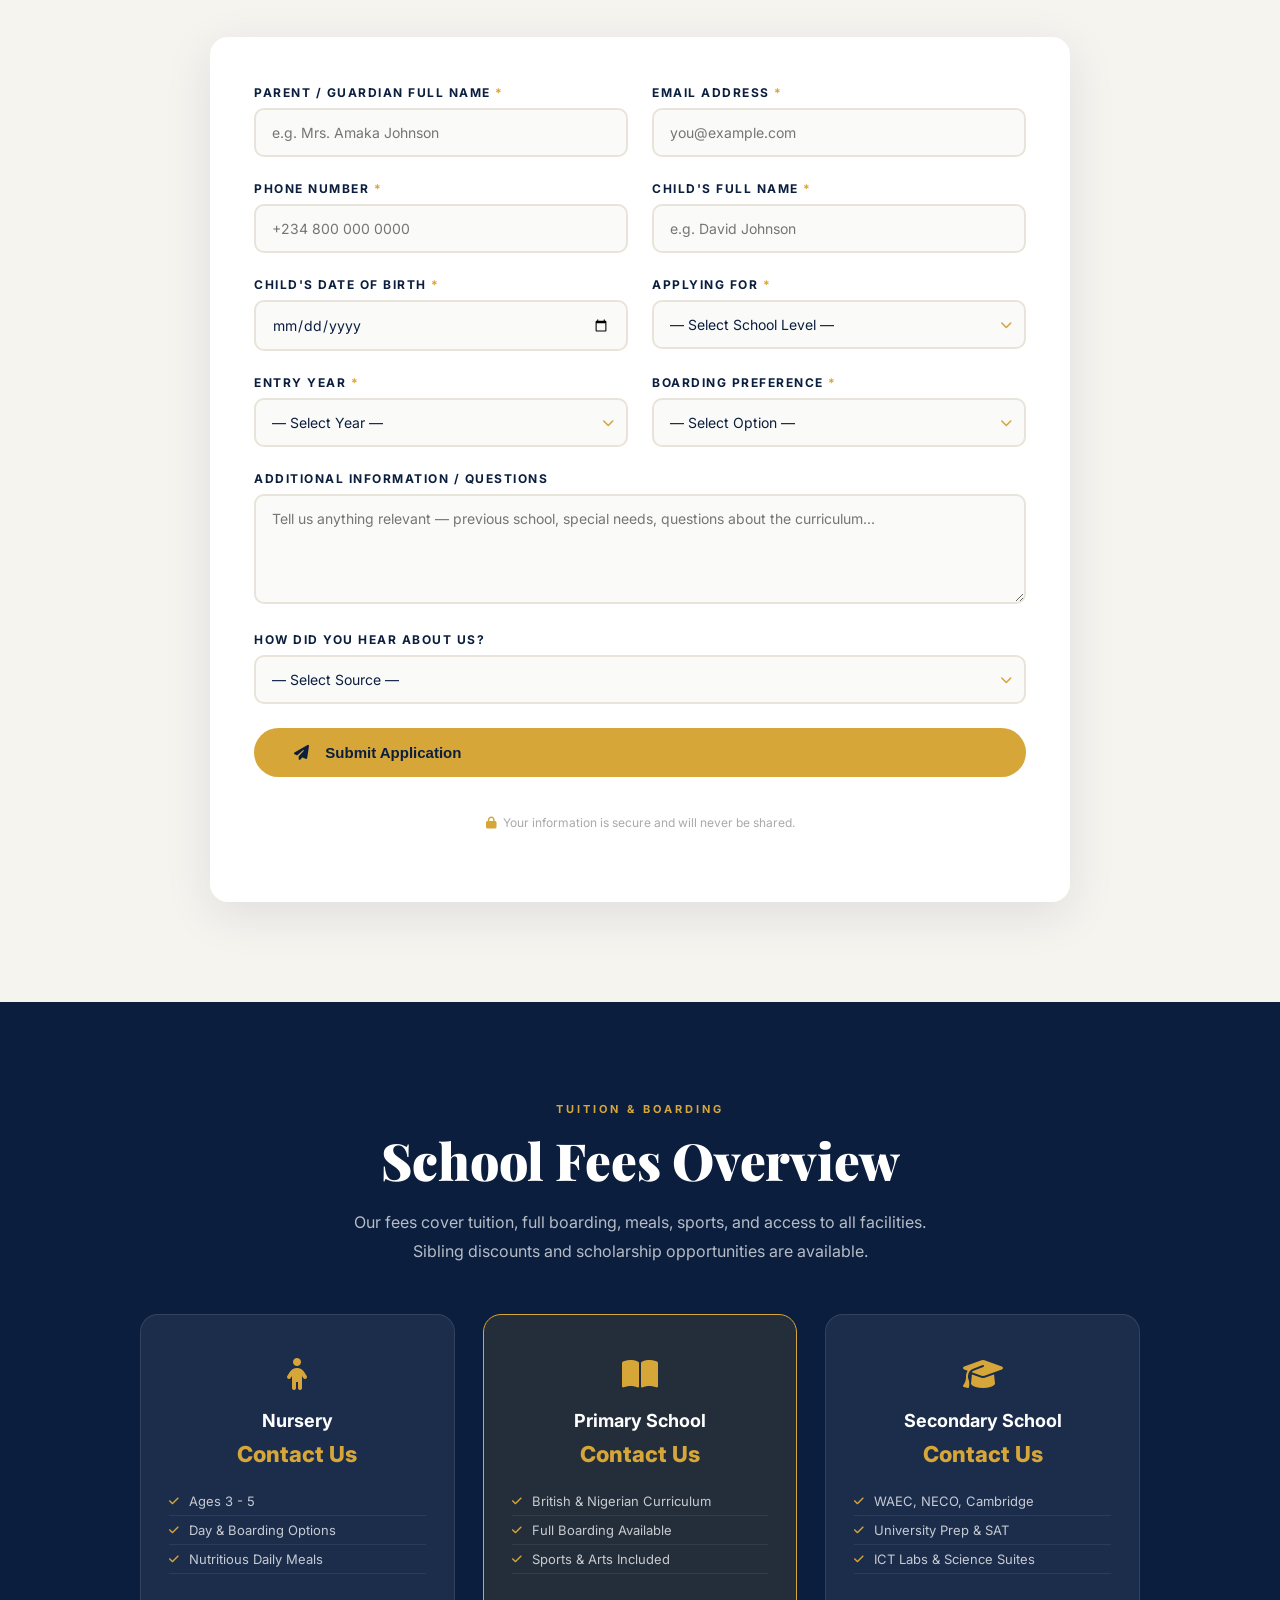
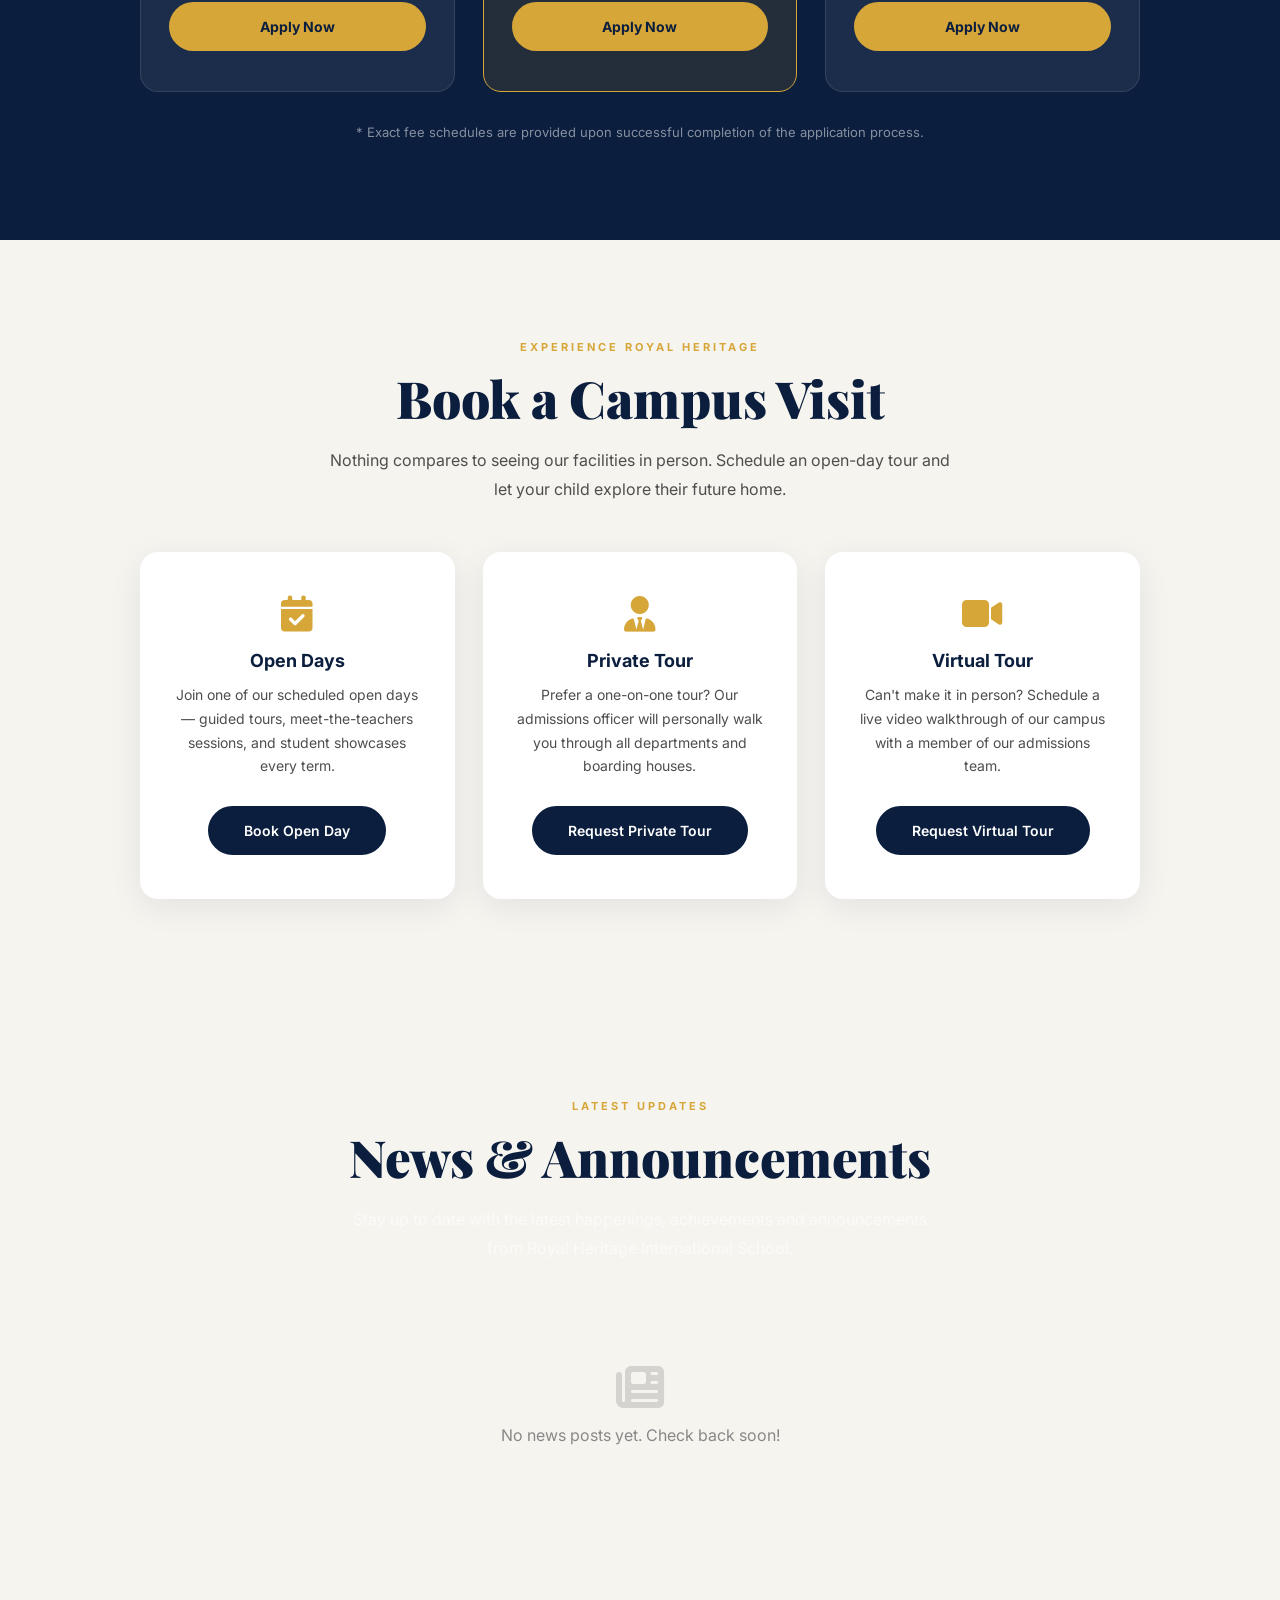
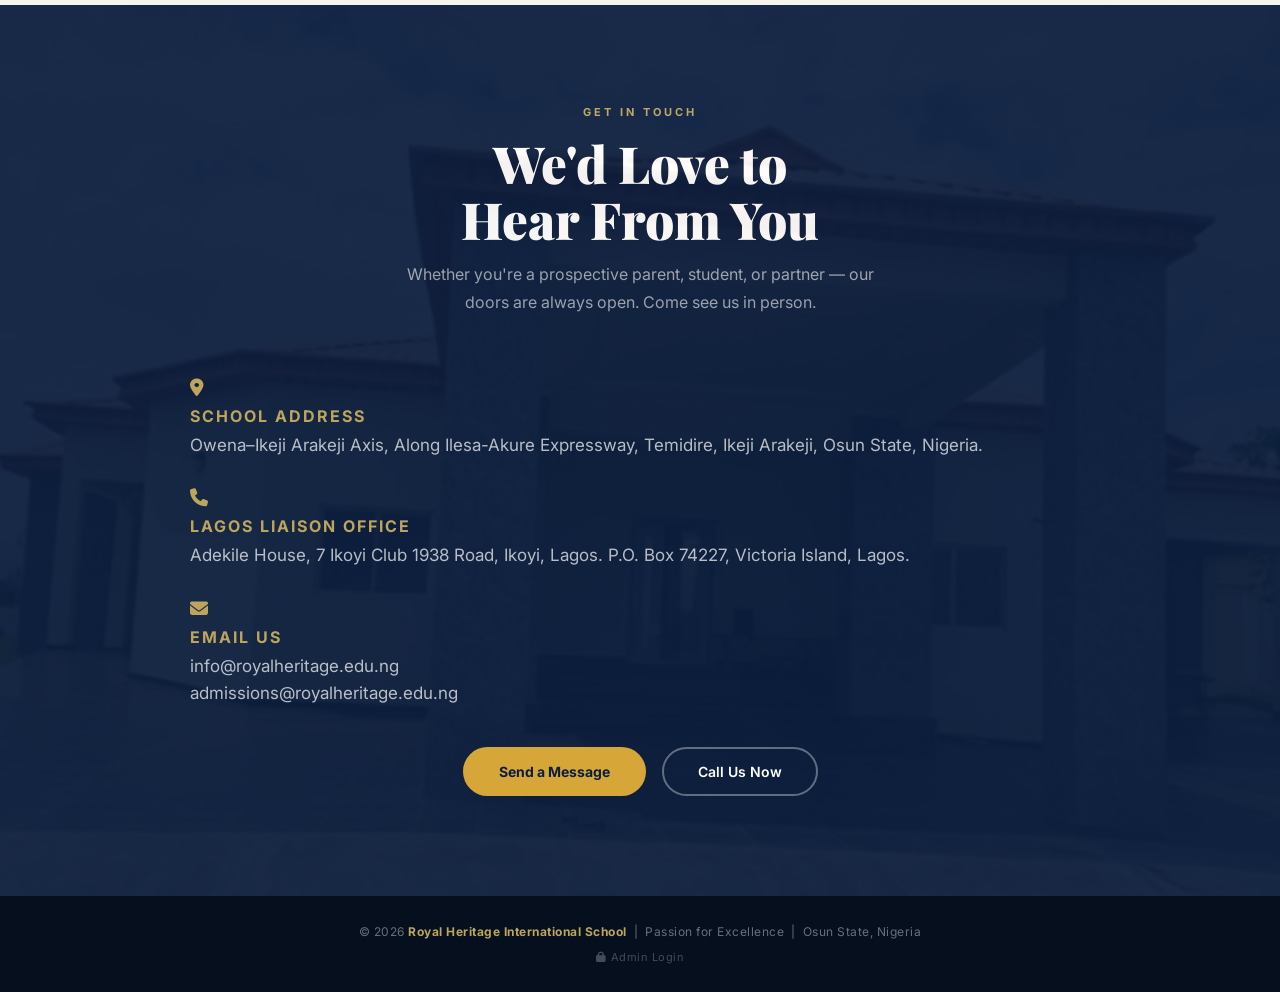
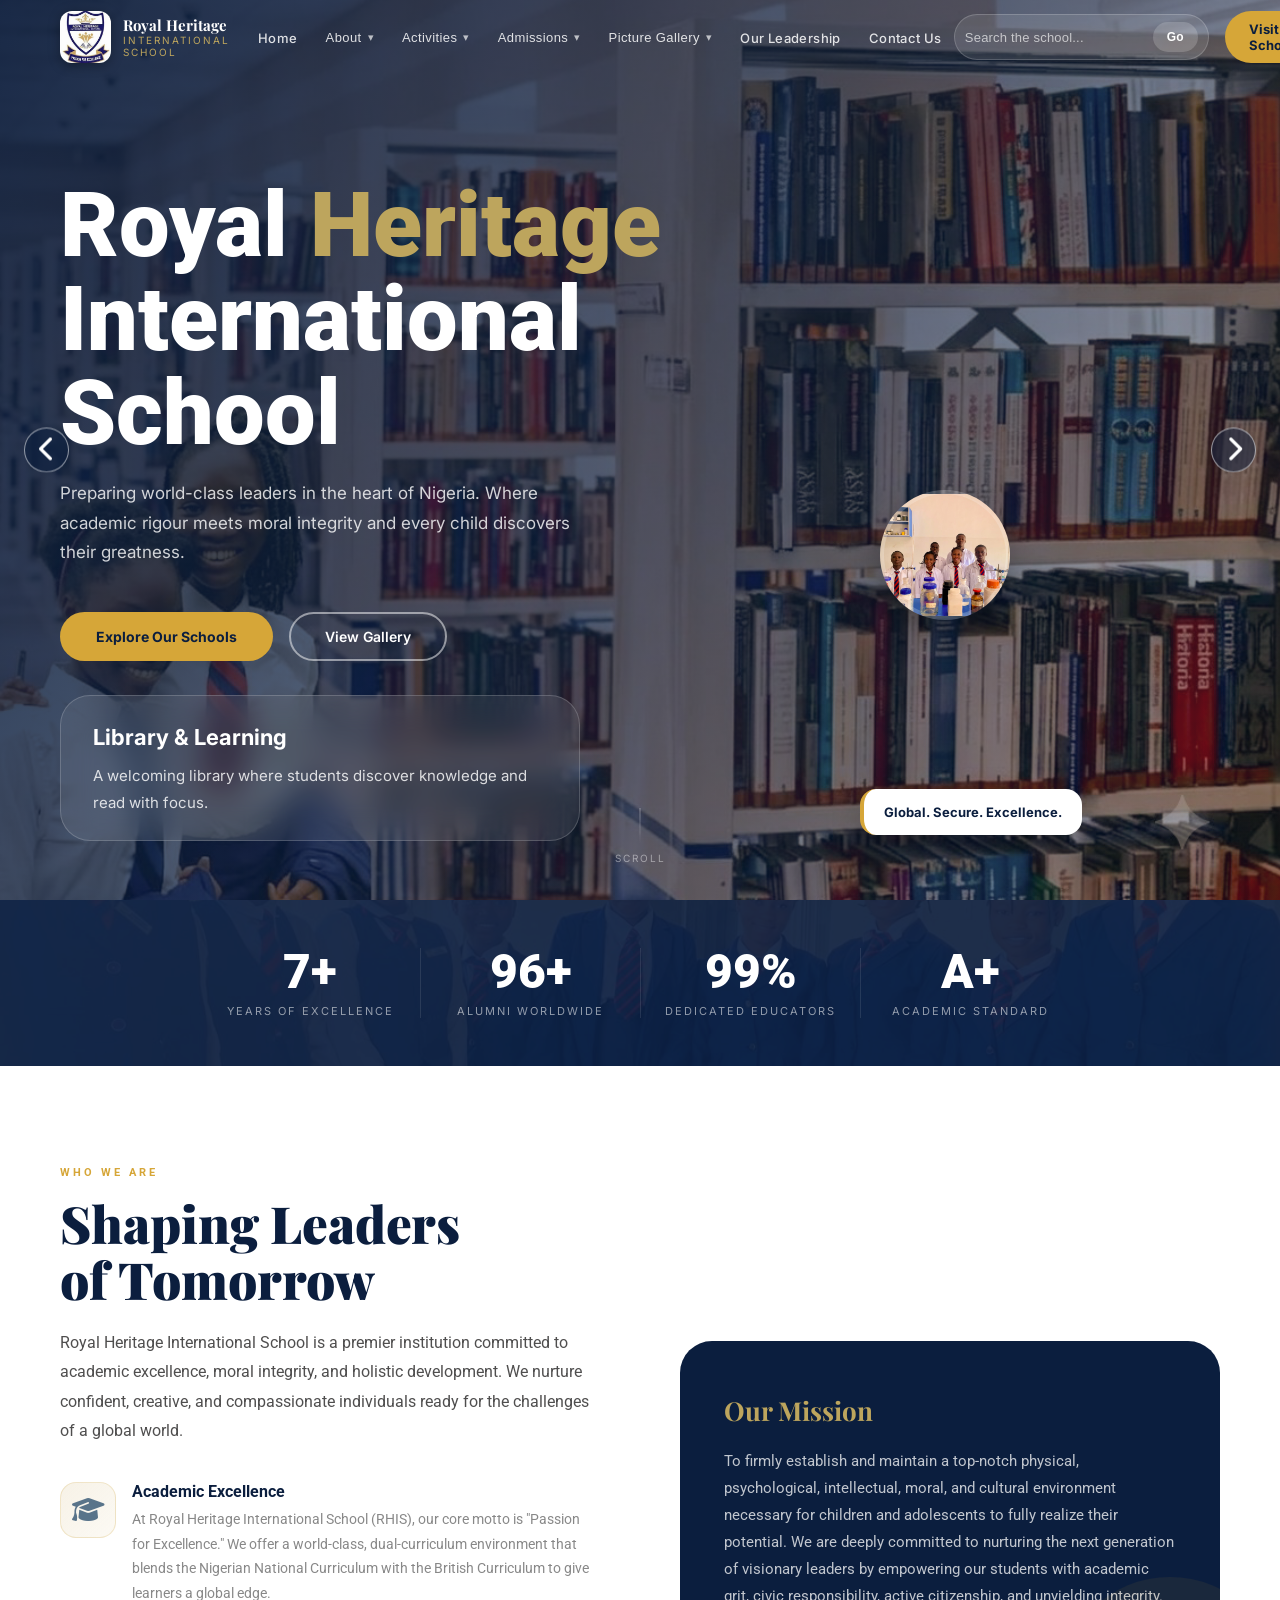
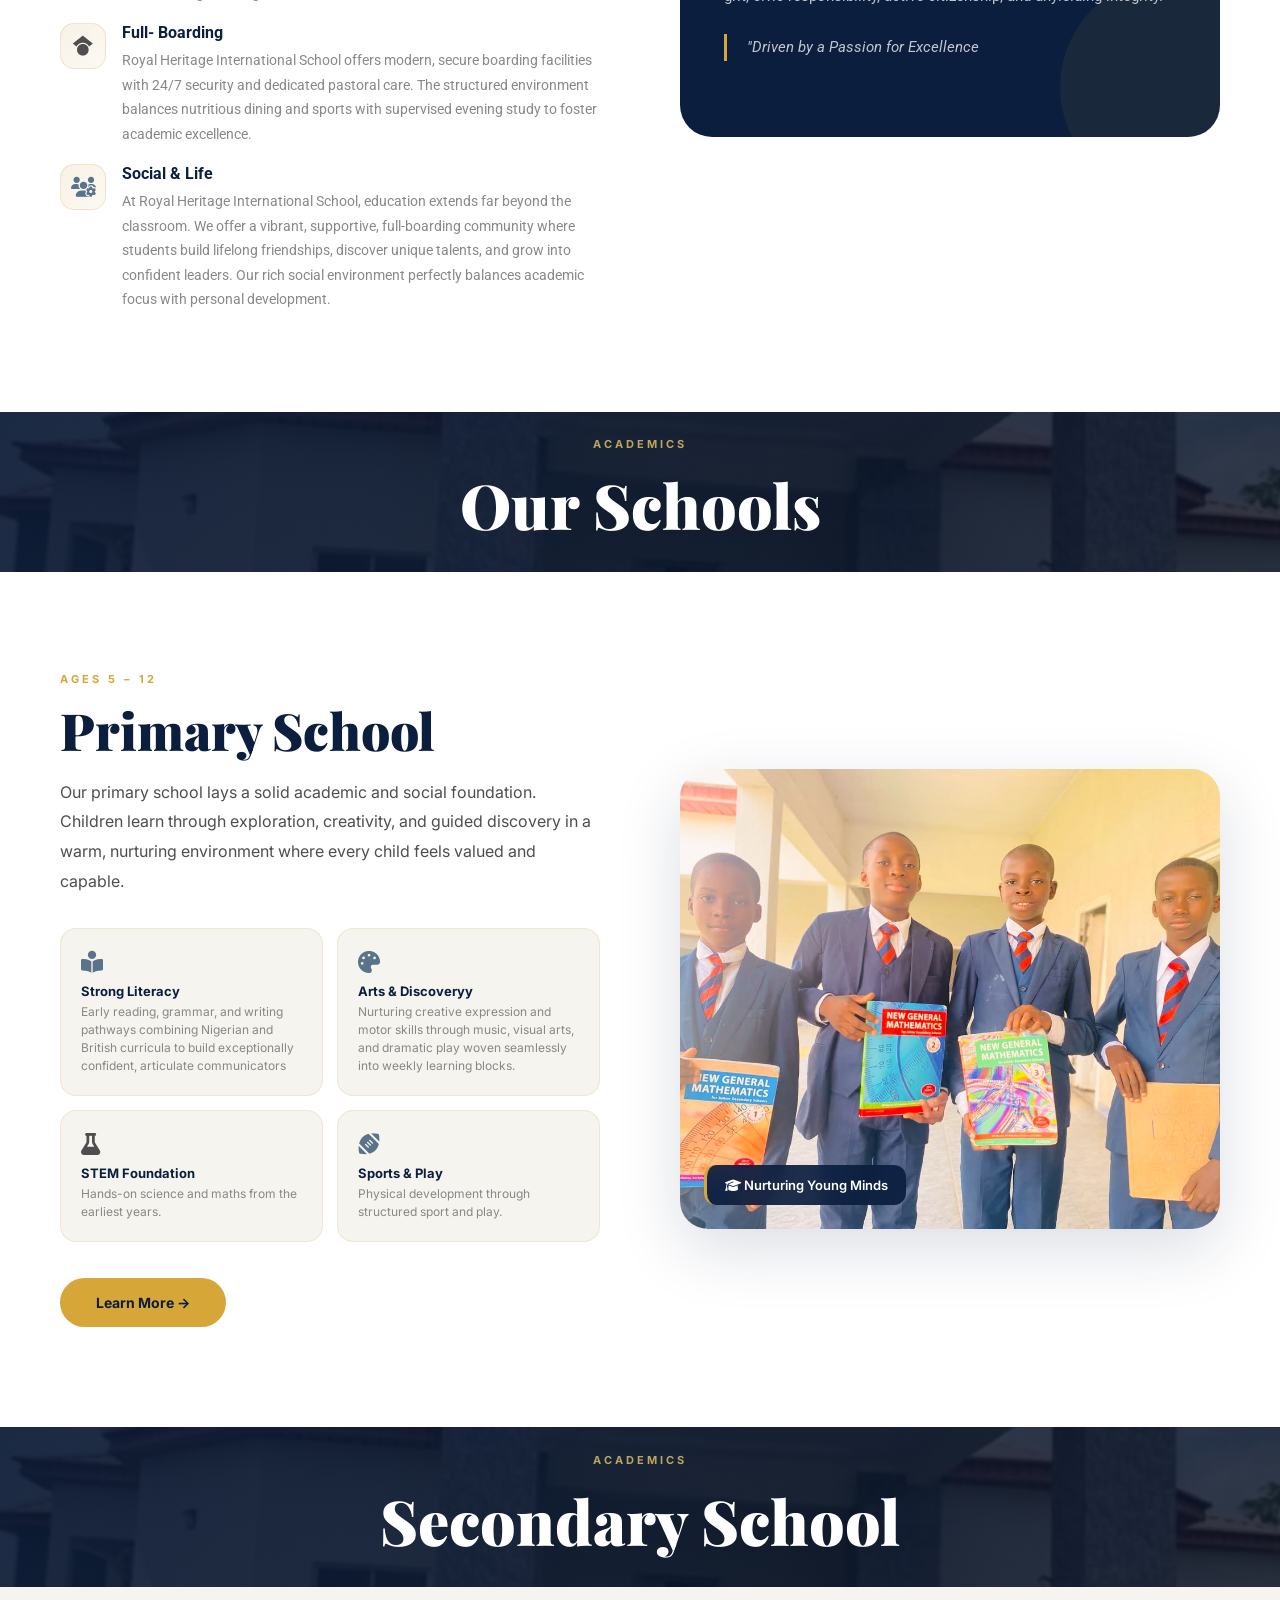
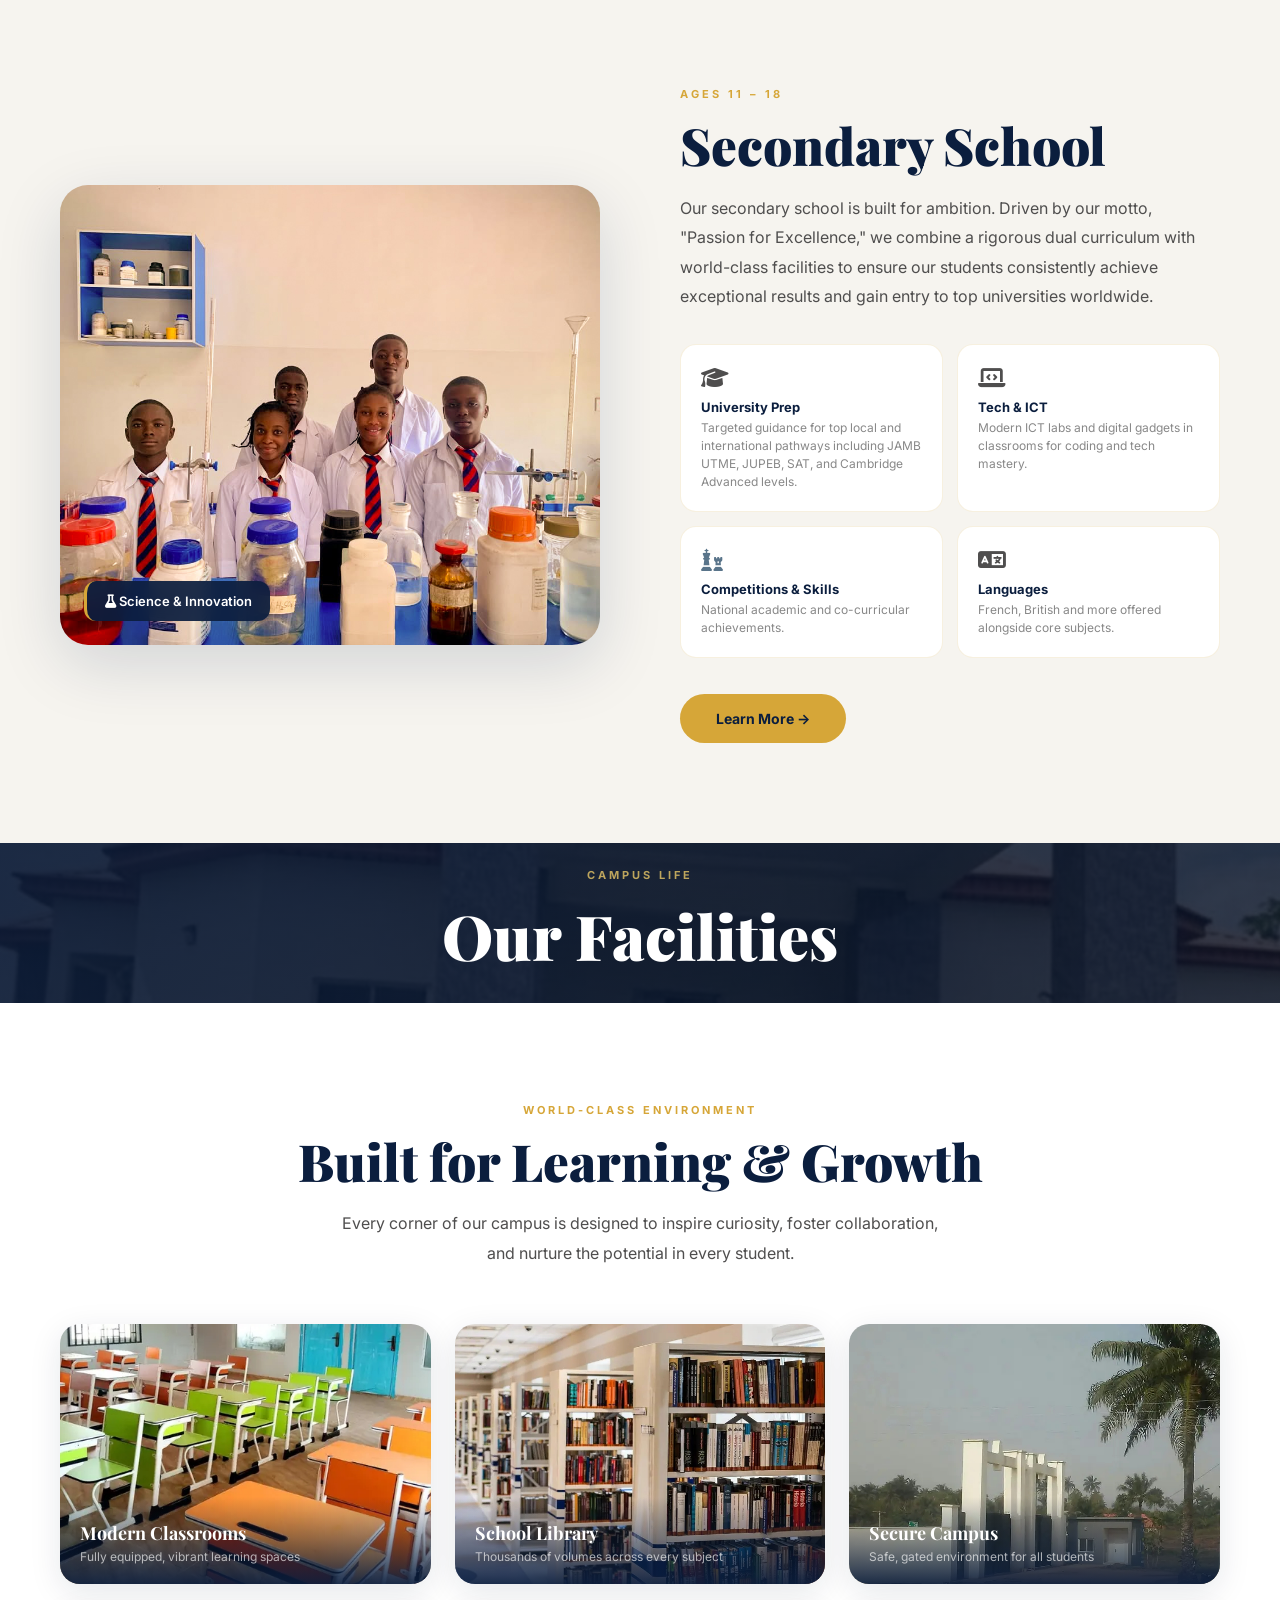
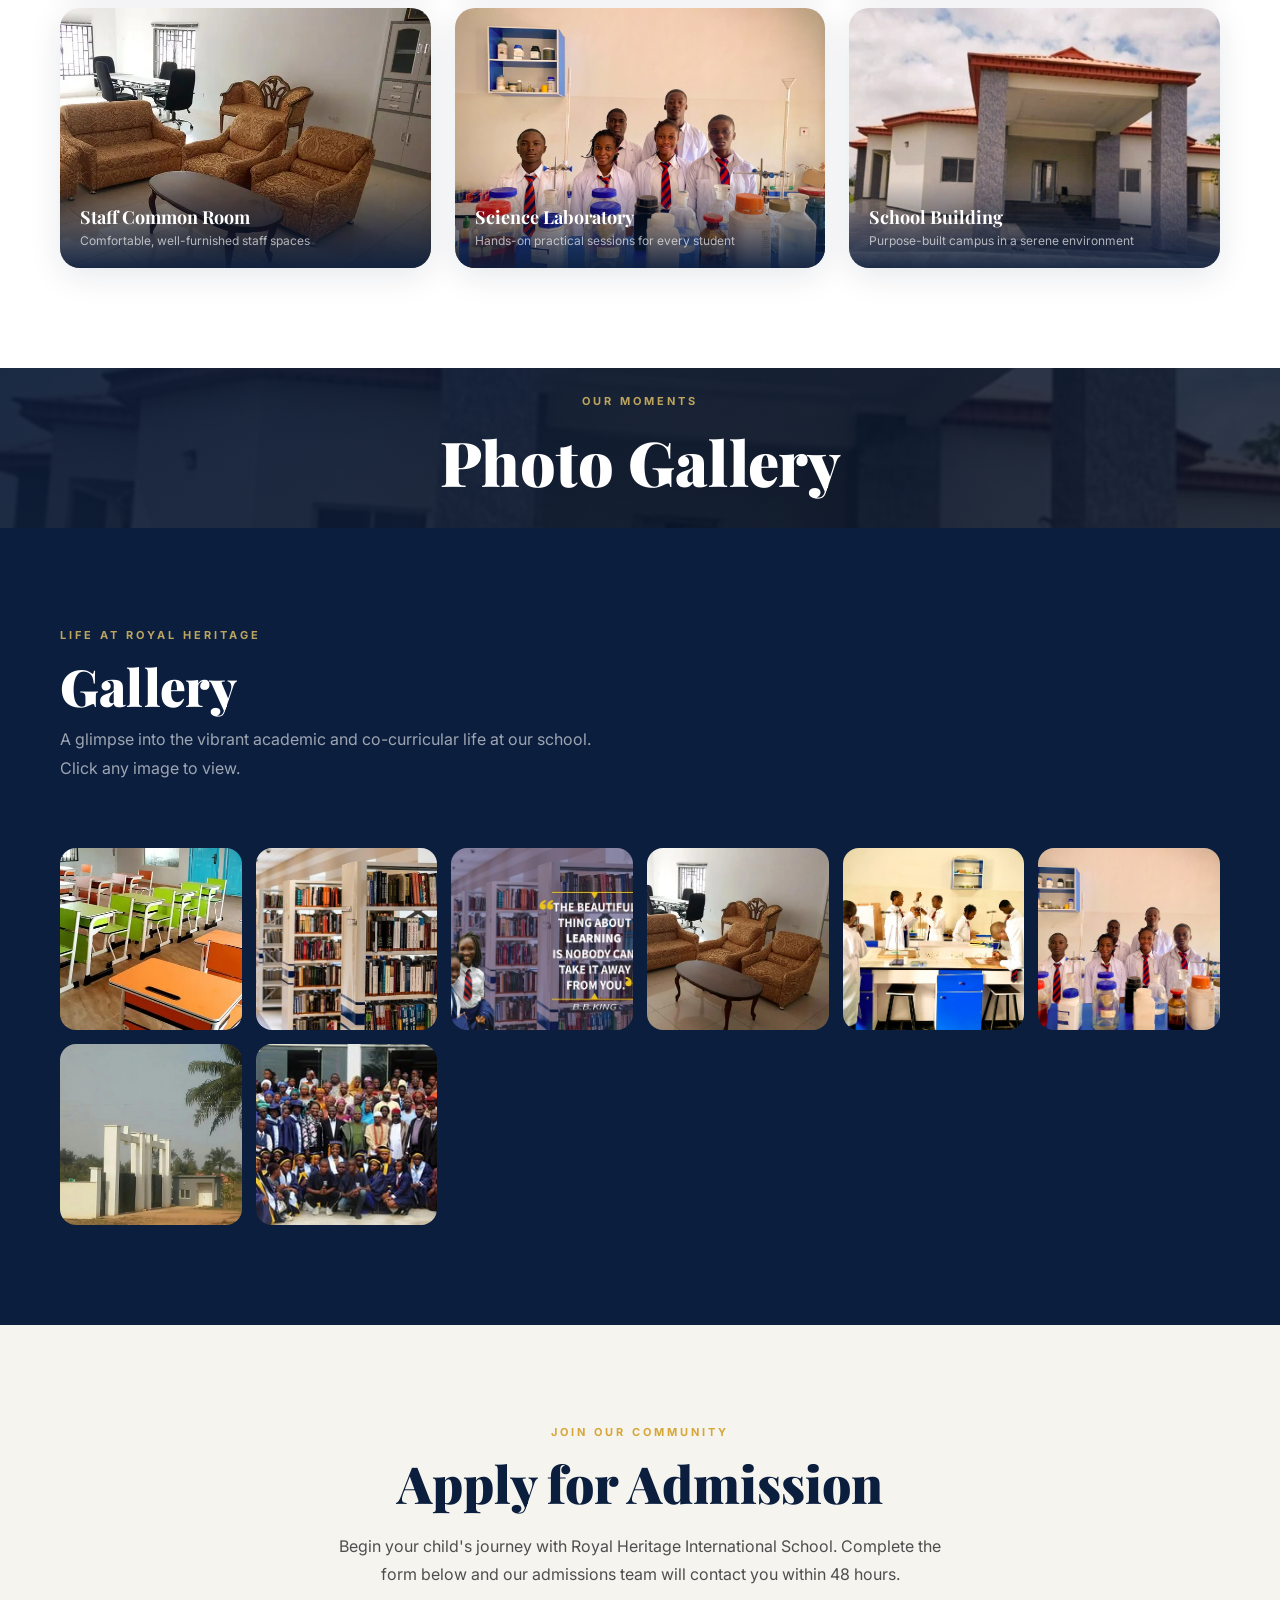
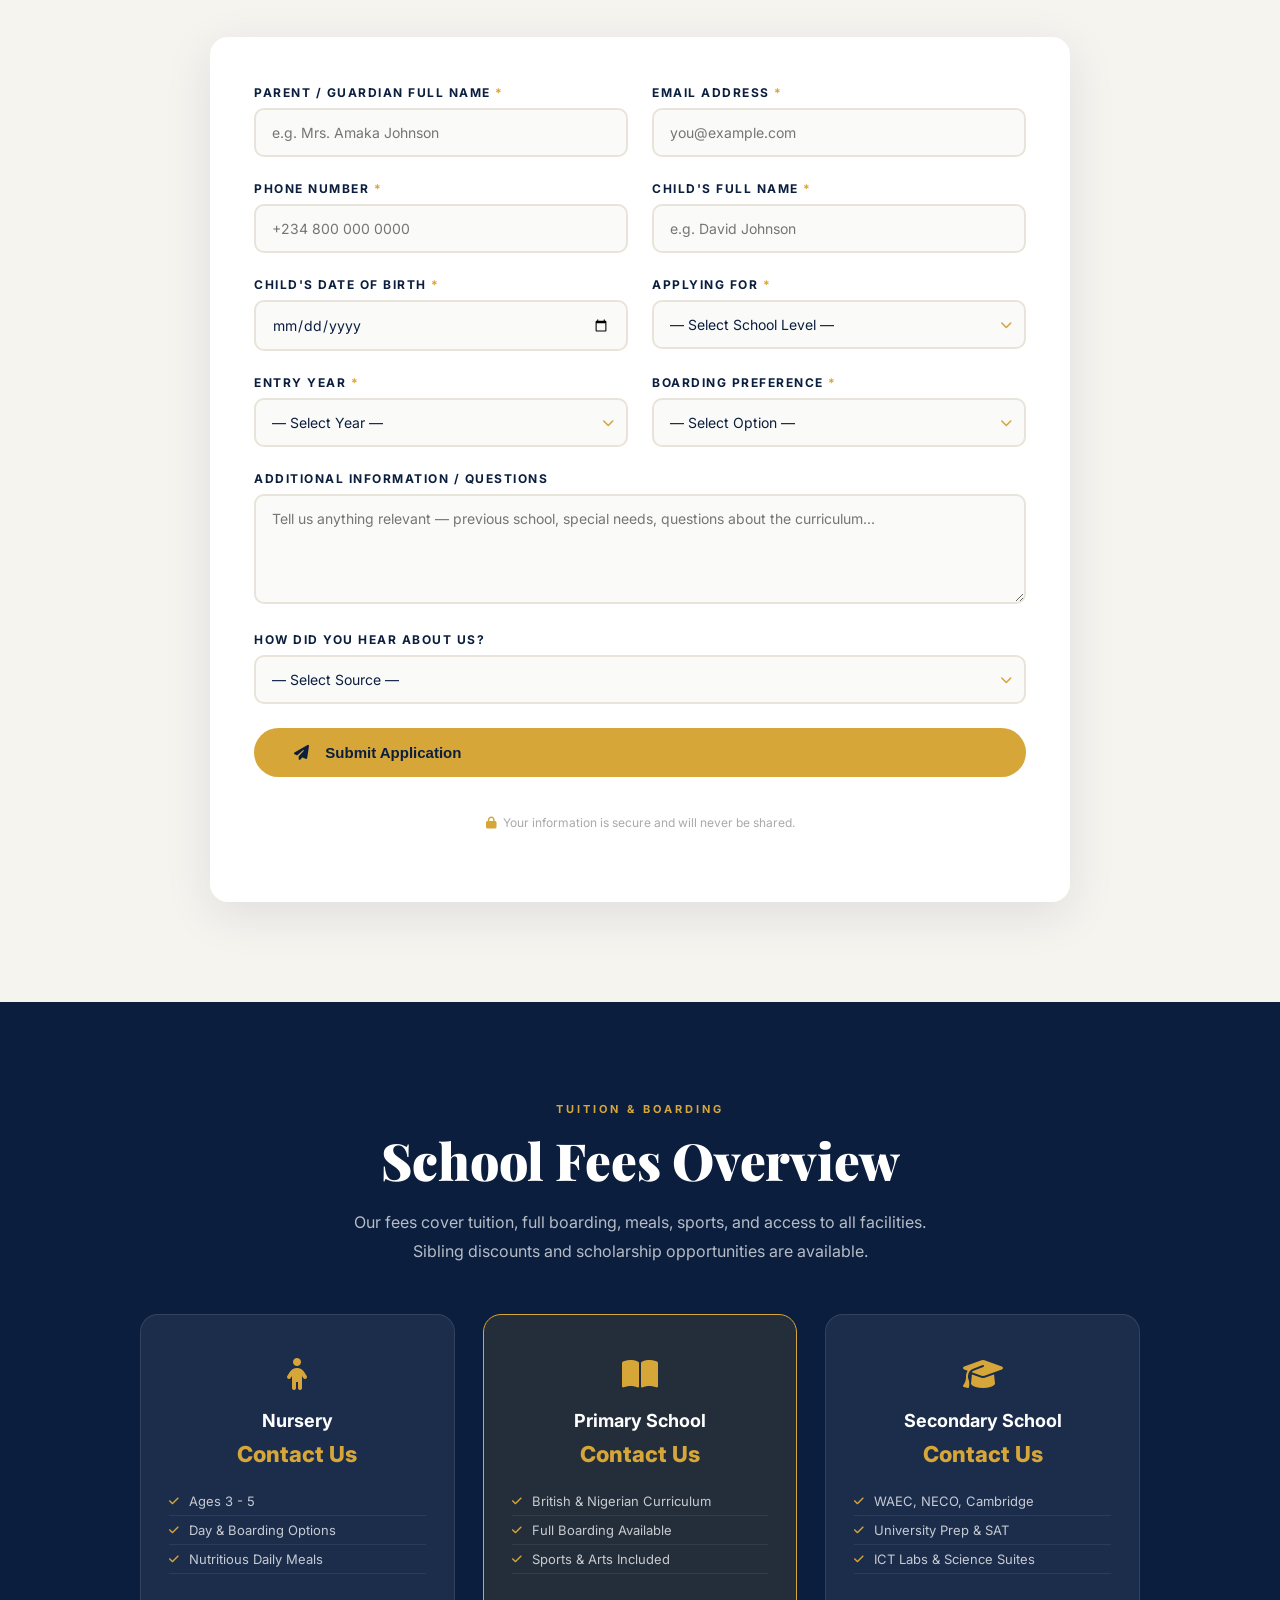
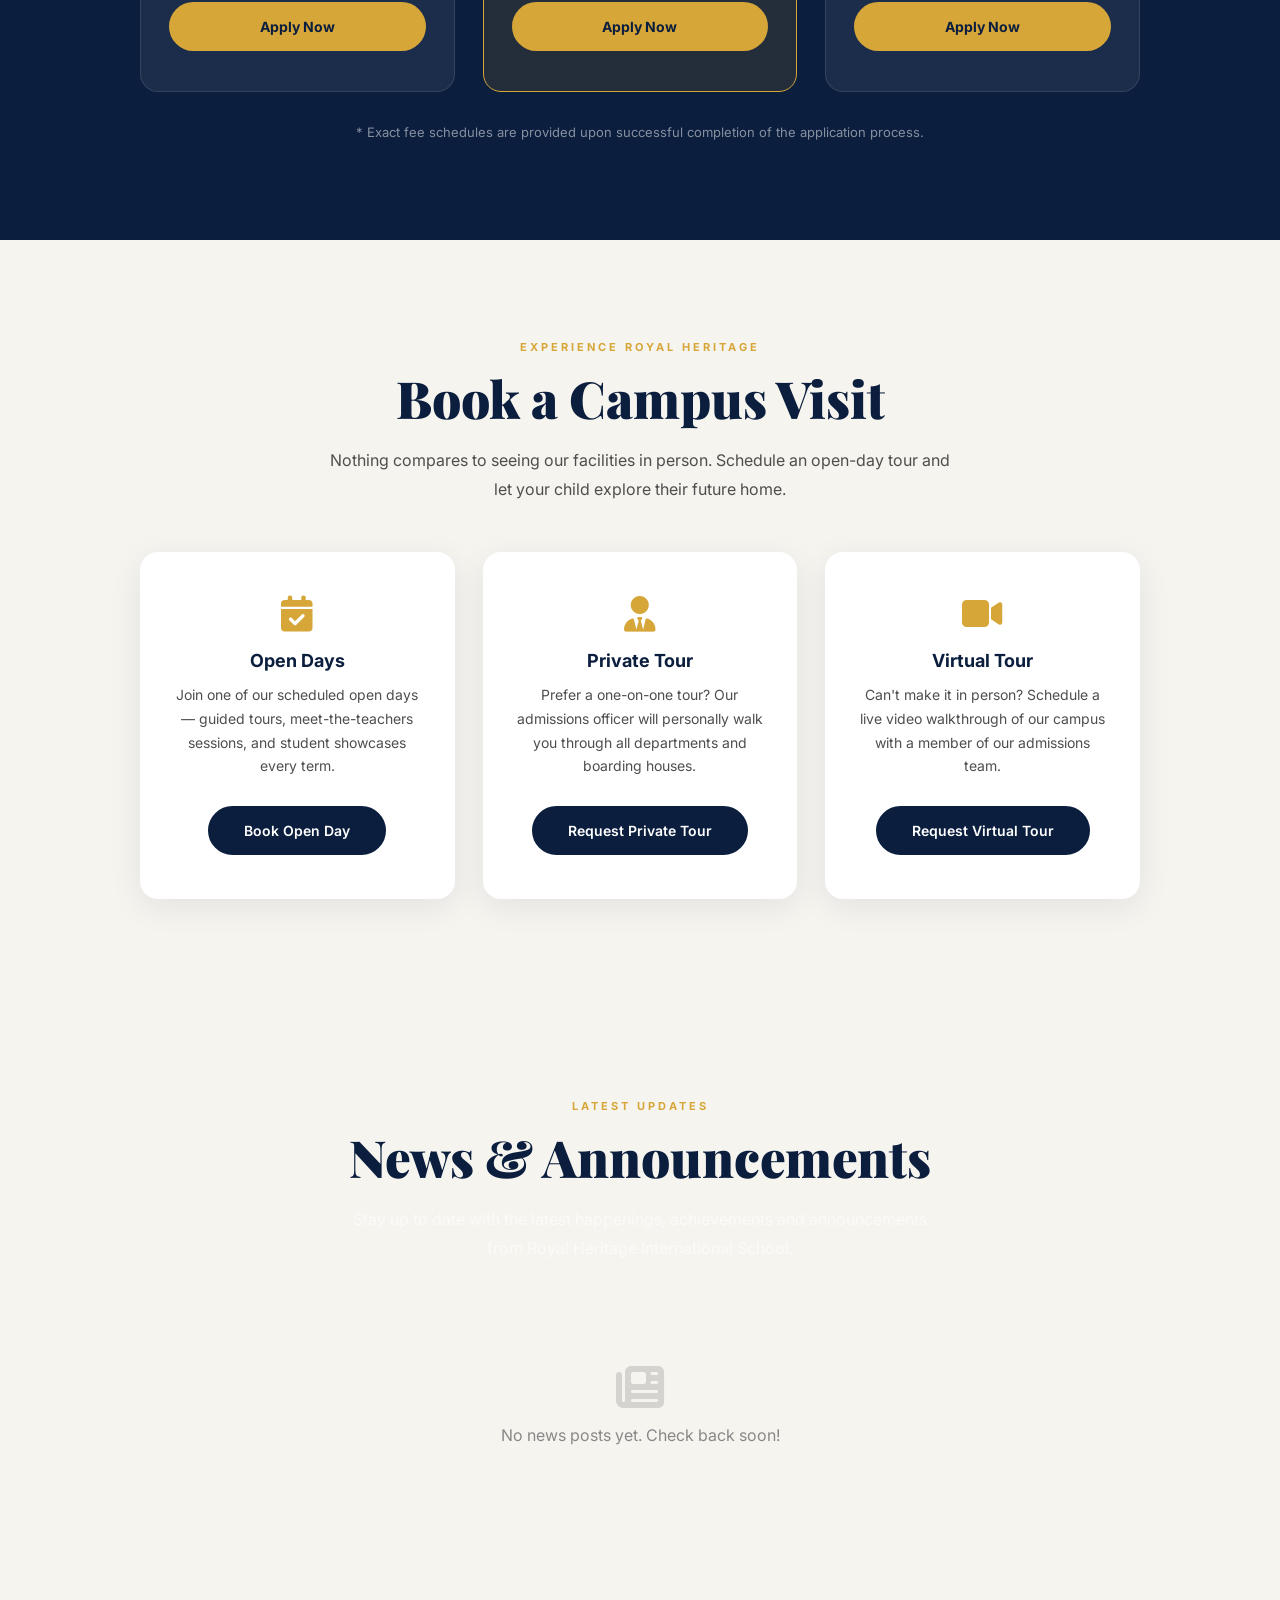
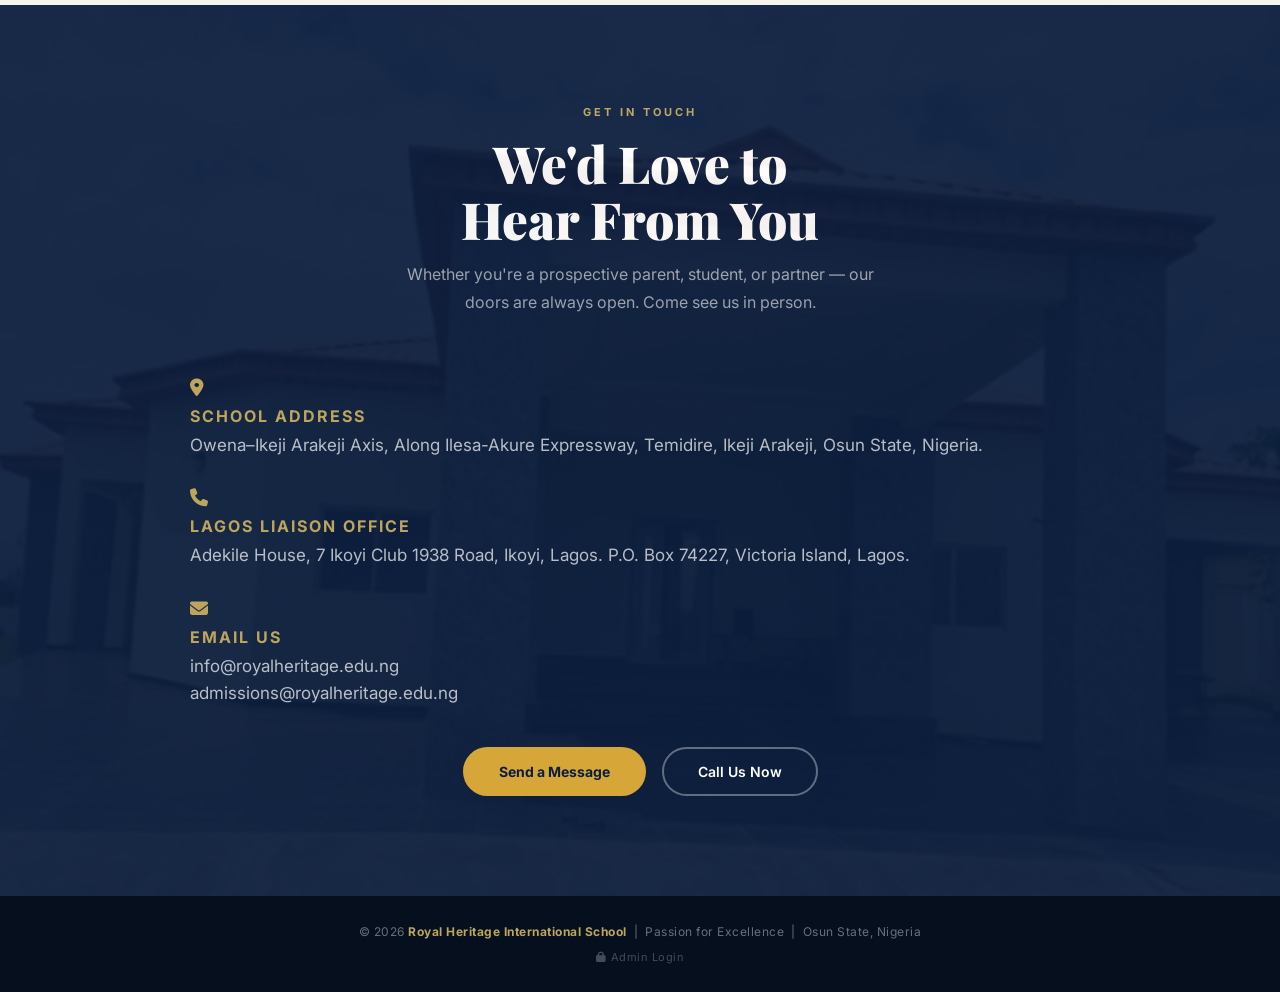
